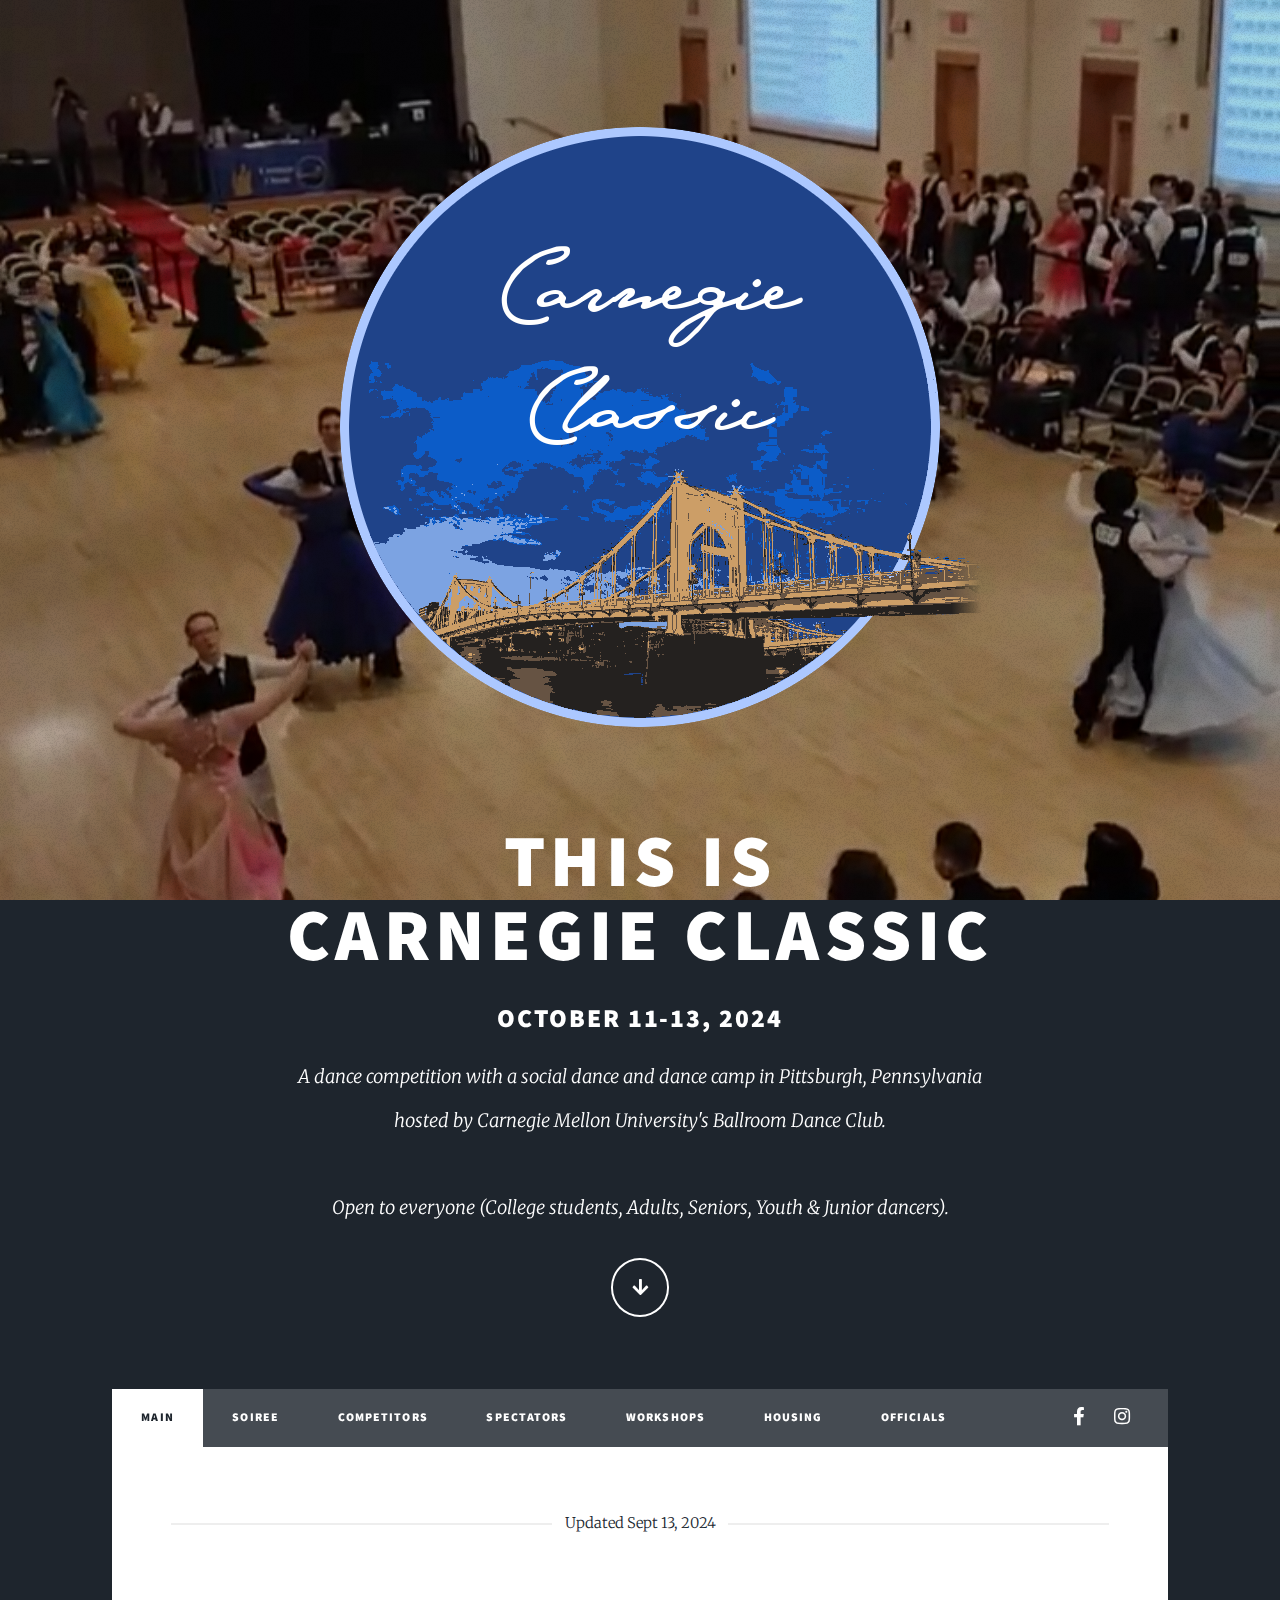
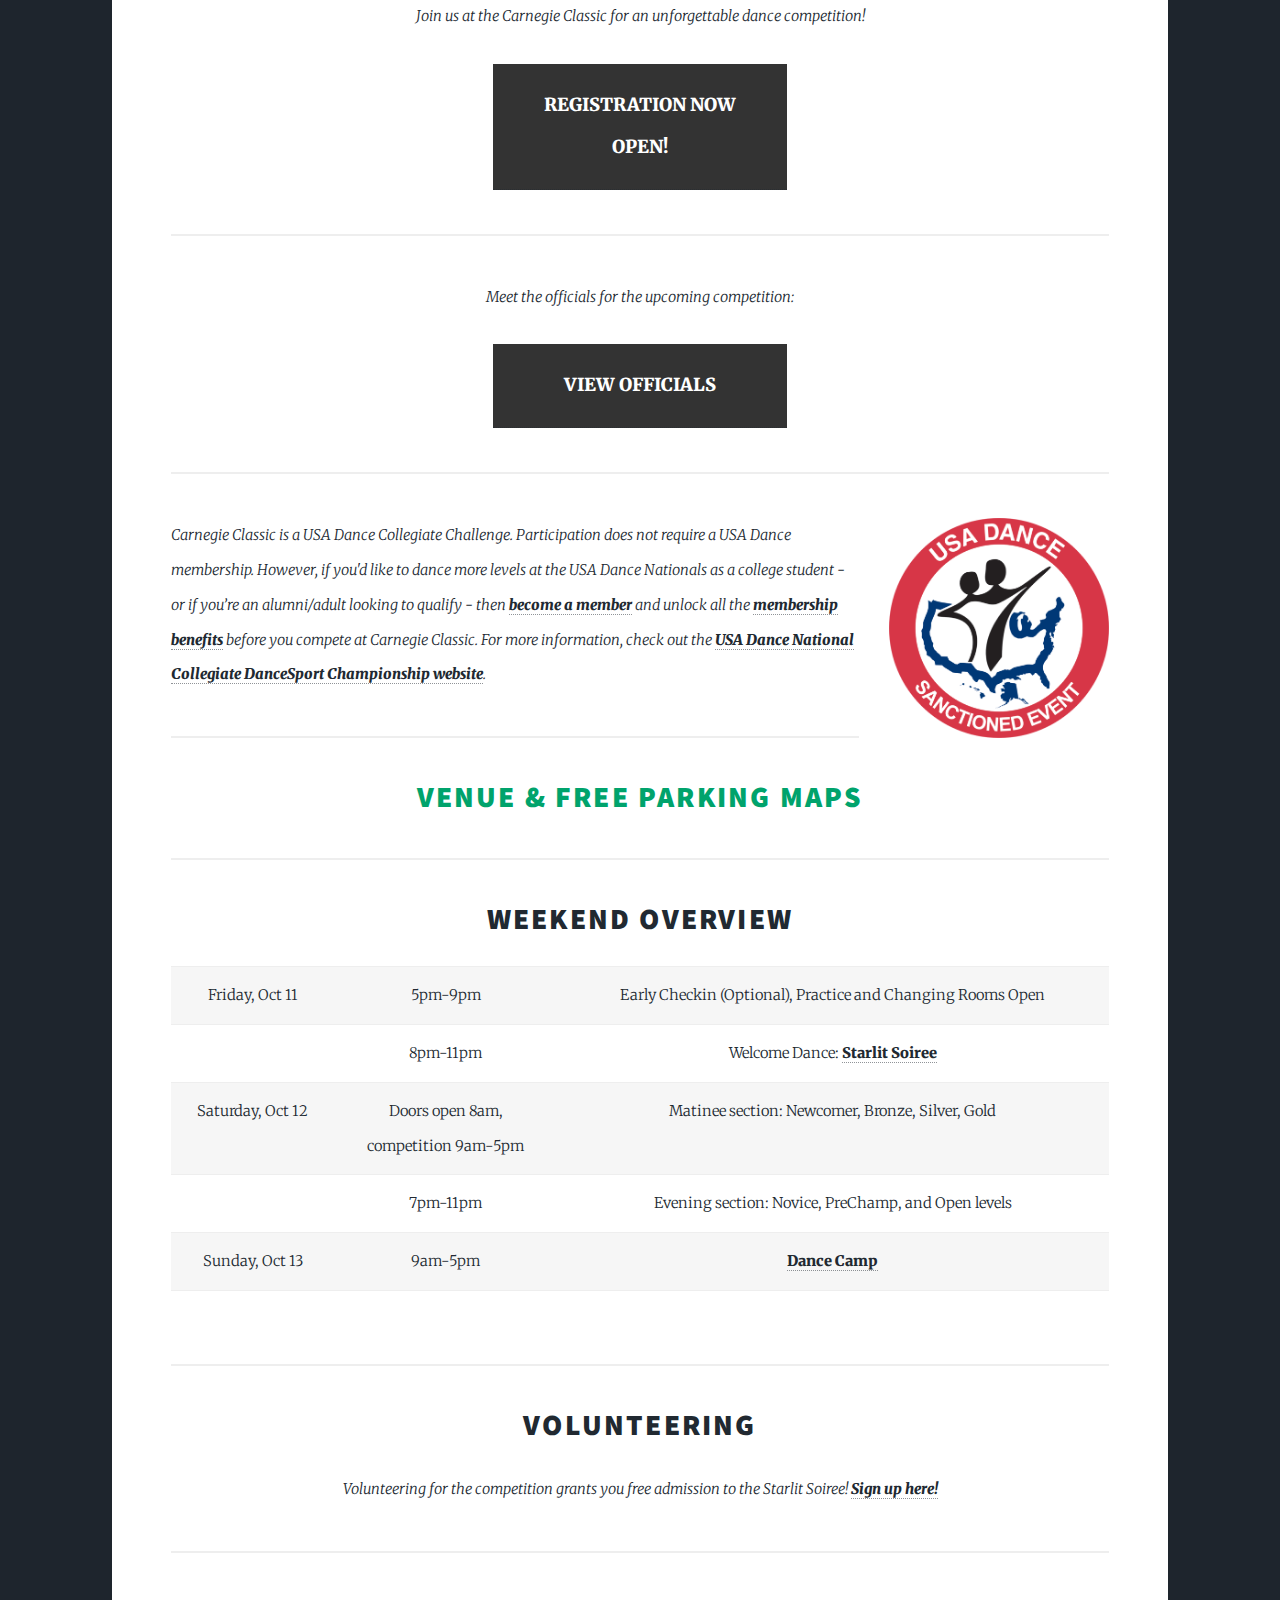
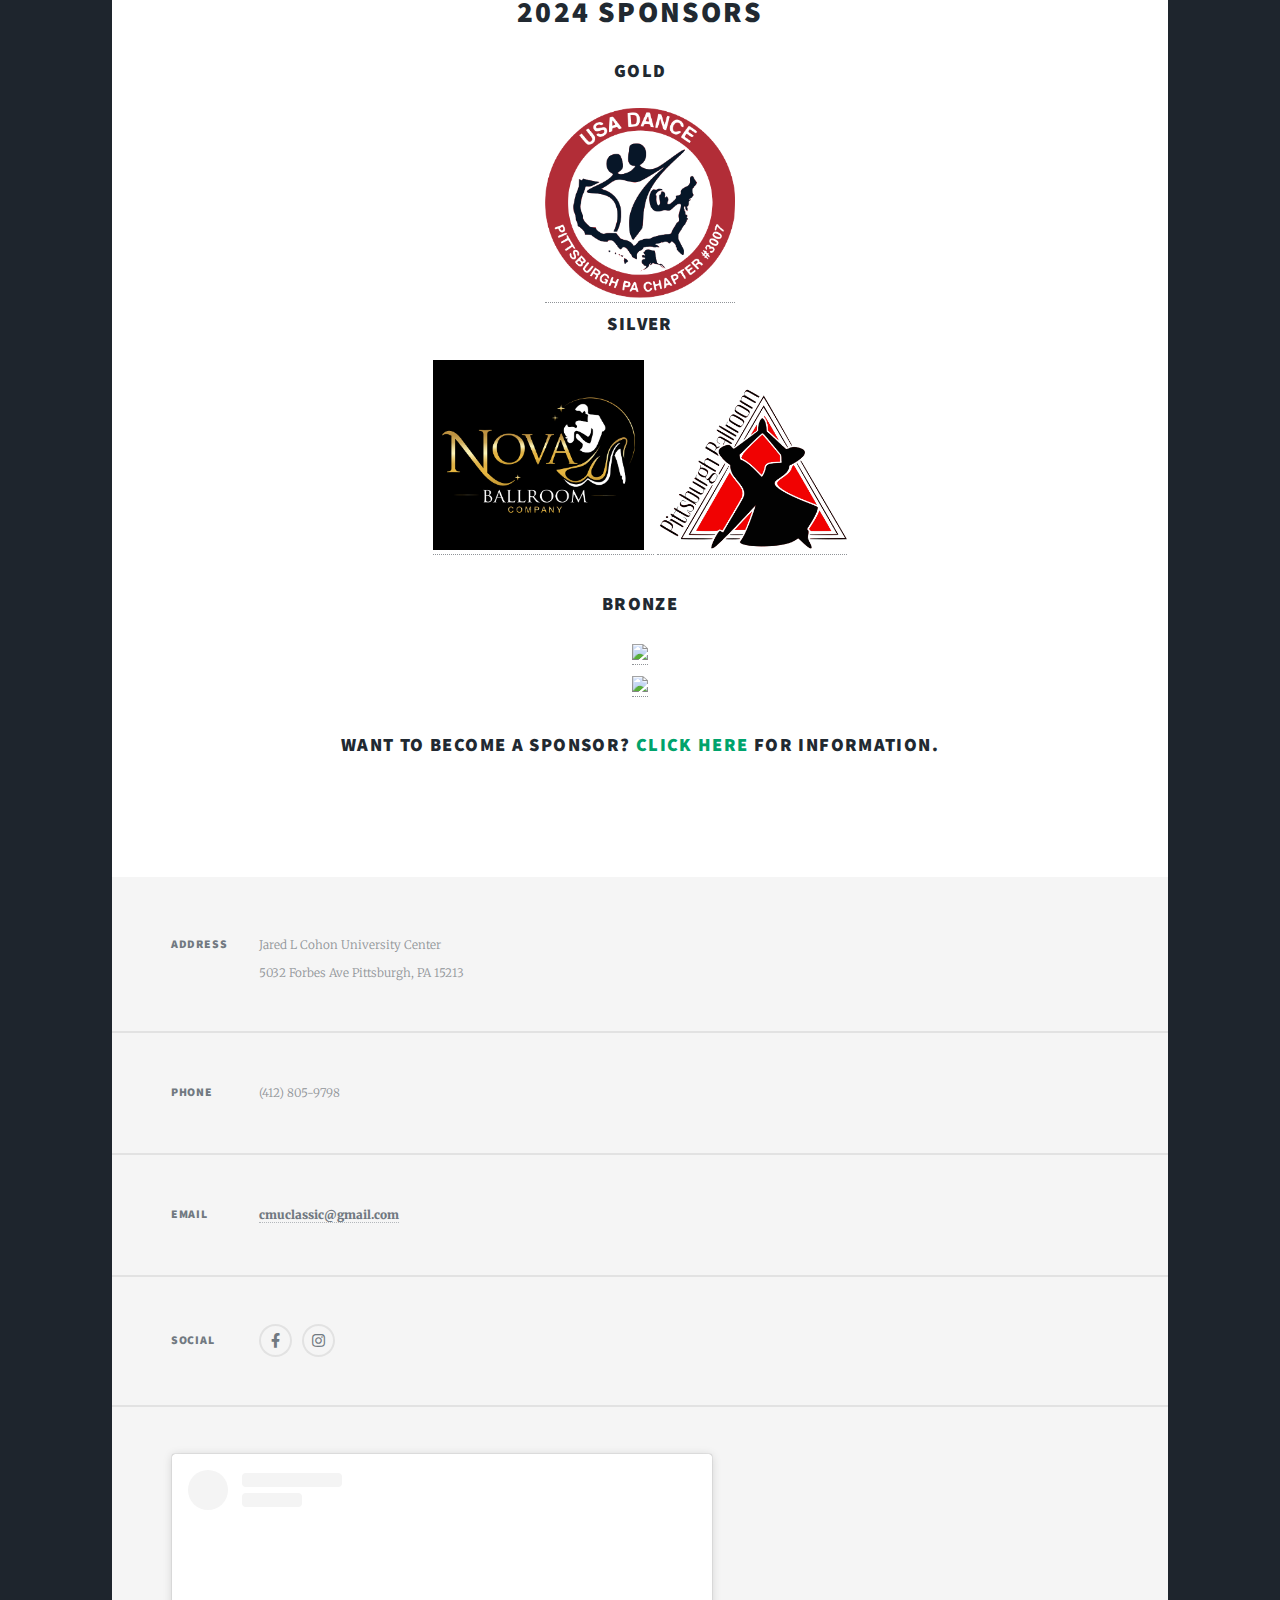
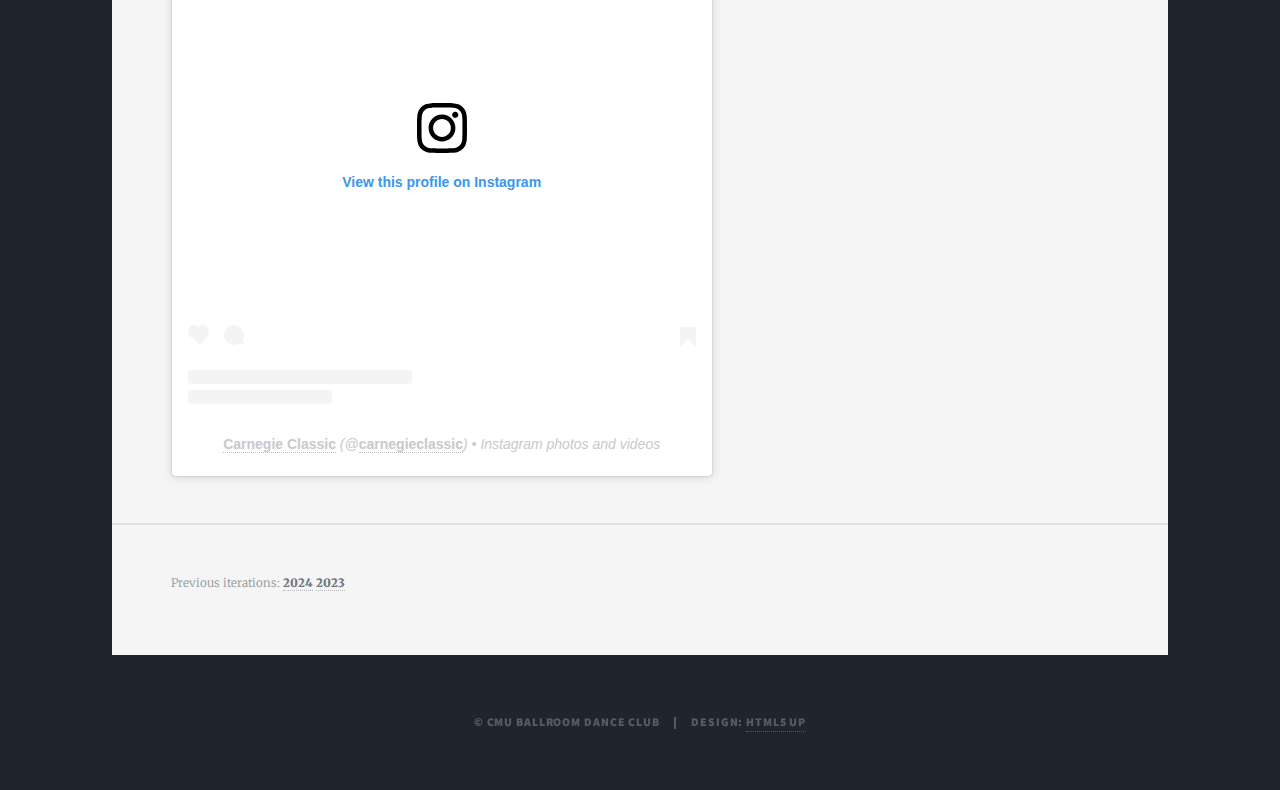
==== public/index.html @ b9e6358b "Update positioning of USA Dance logo" ====
<!DOCTYPE HTML>
<!--
	Massively by HTML5 UP
	html5up.net | @ajlkn
	Free for personal and commercial use under the CCA 3.0 license (html5up.net/license)
-->
<html>
	<head>
		<!-- Google tag (gtag.js) -->
		<script async src="https://www.googletagmanager.com/gtag/js?id=G-Y4Z348WHVR"></script>
		<script>
  			window.dataLayer = window.dataLayer || [];
  			function gtag(){dataLayer.push(arguments);}
  			gtag('js', new Date());

  			gtag('config', 'G-Y4Z348WHVR');
		</script>

		<title>Carnegie Classic: Dance competition open to everyone</title>
		<meta charset="utf-8" />
		<meta name="viewport" content="width=device-width, initial-scale=1, user-scalable=no" />
		<link rel="stylesheet" href="assets/css/main.css" />
		<noscript><link rel="stylesheet" href="assets/css/noscript.css" /></noscript>
	</head>
	<body class="is-preload">

		<!-- Wrapper -->
			<div id="wrapper" class="fade-in">

				<!-- Intro -->
					<div id="intro">
						<img src="images/logo.png">
						<h1>This is<br />
						Carnegie Classic</h1>
						<h2>October 11-13, 2024</h2>
						<p>A dance competition with a social dance and dance camp in Pittsburgh, Pennsylvania <br />
							hosted by Carnegie Mellon University's Ballroom Dance Club.<br /><br />
							Open to everyone (College students, Adults, Seniors, Youth & Junior dancers).
							 </p>
						<ul class="actions">
							<li><a href="#header" class="button icon solid solo fa-arrow-down scrolly">Continue</a></li>

						</ul>
					</div>

				<!-- Header -->
					<header id="header">
						<a href="index.html" class="logo">Carnegie Classic</a>
					</header>

				<!-- Nav -->
					<nav id="nav">
						<ul class="links">
							<li class="active"><a href="index.html">Main</a></li>
							<li><a href="soiree.html">Soiree</a></li>
							<li><a href="competitors.html">Competitors</a></li>
							<li><a href="spectators.html">Spectators</a></li>
							<li><a href="workshops.html">Workshops</a></li>
							<li><a href="housing.html">Housing</a></li>
							<li><a href="officials.html">Officials</a></li>
						</ul>
						<ul class="icons">
							<li><a href="https://fb.me/e/arX14DKnS" class="icon brands fa-facebook-f"><span class="label">Facebook</span></a></li>
							<li><a href="https://www.instagram.com/carnegieclassic/" class="icon brands fa-instagram"><span class="label">Instagram</span></a></li>
						</ul>
					</nav>

				<!-- Main -->
					<div id="main">

						<!-- Featured Post -->
							<article class="post featured">
								<header class="major">
									<span class="date">Updated Sept 13, 2024</span>
                                                                        <p>Join us at the Carnegie Classic for an unforgettable dance competition!</p>
                                                                        <div class="box-container">
                                                                        <a class="clickable-box" target="_blank" href="competitors.html">REGISTRATION NOW OPEN!</a>
                                                                        </div>
                                                                        <hr/>
									<p>Meet the officials for the upcoming competition:</p>
									<div class="box-container">
									    <a href="officials.html" class="clickable-box">VIEW OFFICIALS</a>
									</div>
                                                                        <hr/>
                                                                        <img src="images/usadance-sanctioned.png" height="220px" style="float:right; margin-left:30px; margin-top:0px">
                                                                        <p style="text-align:left">
                                                                        Carnegie Classic is a USA Dance Collegiate Challenge. Participation does not require a USA Dance membership.  However, if you'd like to dance more levels at the USA Dance Nationals as a college student - or if you’re an alumni/adult looking to qualify -  then <b><a target="_blank" href="https://usadance.org/page/MemberPage">become a member</a></b> and unlock all the <b><a target="_blank" href="https://usadance.org/page/MembershipInformationBenefits">membership benefits</a></b> before you compete at Carnegie Classic. For more information, check out the <b><a target="_blank" href="http://www.usadancencdc.org/">USA Dance National Collegiate DanceSport Championship website</a></b>.
                                                                        </p>
                                                                        <hr/>
                                                                        <!-- <h2><a href="https://livestream.com/cmutvlive/ballroom">Livestream Link</a></h2>-->
									<h2><a href="https://docs.google.com/document/d/1qh0gKAi2WoDYZVj6l-vQtR9Y3xlpYBOn0Vubq7VNdV8/edit?usp=sharing">Venue & Free Parking Maps</a></h2>
                                                                        <hr/>
									<h2>Weekend Overview</h2>
									<div class="table-wrapper">
										<table>

											<tbody>
												<tr>
													<td>Friday, Oct 11</td>
													<td>5pm-9pm</td>
													<td>Early Checkin (Optional), Practice and Changing Rooms Open</td>
												</tr>
												<tr>
													<td></td>
													<td>8pm-11pm</td>
                                                                                                        <td>Welcome Dance: <a href="soiree.html">Starlit Soiree</a></td>

												</tr>
												<tr>
													<td>Saturday, Oct 12</td>
													<td>Doors open 8am,<br>competition 9am-5pm</td>
													<td>Matinee section: Newcomer, Bronze, Silver, Gold</td>
												</tr>
												<tr>
													<td> </td>
													<td>7pm-11pm</td>
													<td>Evening section: Novice, PreChamp, and Open levels</td>
												</tr>
												<tr>
													<td>Sunday, Oct 13</td>
													<td>9am-5pm</td>
                                                                                                        <td><a href="workshops.html">Dance Camp</a></td>
												</tr>
											</tbody>
										</table>
									</div>
                                                                        <hr/>
                                                                        <h2>Volunteering</h2>
                                                                        <p>Volunteering for the competition grants you free admission to the Starlit Soiree! <b><a href="https://forms.gle/xFSYwjtaZjuWq7CDA">Sign up here!</a></b></p>
                                                                        <hr/>
									<h2>2024 Sponsors</h2>
									<h3>Gold</h3>
									<a href="https://usadancepgh.org/" target="_blank"><img src="images/usadance3007.png" height="190px"></a>
									<h3>Silver</h3>
                                                                        <p>
									<a href="https://novaballroom.com" target="_blank"><img src="images/novaballroom.png" height="190px" style="margin-right:10px"></a>
									<a href="https://pittsburghballroom.com" target="_blank"><img src="images/pittsburghballroom.png" width="190px"></a>
                                                                        </p>
									<h3>Bronze</h3>
                                                                        <p>
                                                                        <a href="https://www.mrsignpittsburgh.com/" target="_blank"><img src="images/mr-sign.jpg" height="90px"></a><br/>
                                                                        <a href="https://amoreballroom.wixsite.com/amore" target="_blank"><img src="images/amore.jpg" height="90px"></a>
                                                                        </p>
									<h3>Want to become a sponsor? <a href="Fundraising Letter.pdf" target="_blank">Click here</a> for information.</h3>
								</header>

								<!--<a href="#" class="image main"><img src="images/pic01.jpg" alt="" /></a>
								<ul class="actions special">
									<li><a href="#" class="button large">Full Story</a></li>
								</ul>-->
							</article>


						<!-- Footer -->
							<!--<footer>
								<div class="pagination">
									<!--<a href="#" class="previous">Prev</a>
									<a href="#" class="page active">1</a>
									<a href="#" class="page">2</a>
									<a href="#" class="page">3</a>
									<span class="extra">&hellip;</span>
									<a href="#" class="page">8</a>
									<a href="#" class="page">9</a>
									<a href="#" class="page">10</a>
									<a href="#" class="next">Next</a>
								</div>
							</footer>-->

					</div>

				<!-- Footer -->
					<footer id="footer">
						<!--<section>
							<form method="post" action="#">
								<div class="fields">
									<div class="field">
										<label for="name">Name</label>
										<input type="text" name="name" id="name" />
									</div>
									<div class="field">
										<label for="email">Email</label>
										<input type="text" name="email" id="email" />
									</div>
									<div class="field">
										<label for="message">Message</label>
										<textarea name="message" id="message" rows="3"></textarea>
									</div>
								</div>
								<ul class="actions">
									<li><input type="submit" value="Send Message" /></li>
								</ul>
							</form>
						</section>-->
						<section class="split contact">
							<section class="alt">
								<h3>Address</h3>
								<p>Jared L Cohon University Center<br />
									5032 Forbes Ave
									Pittsburgh, PA 15213</p>
							</section>
							<section>
								<h3>Phone</h3>
								<p>(412) 805-9798</a></p>
							</section>
							<section>
								<h3>Email</h3>
								<p><a href="mailto:cmuclassic@gmail.com">cmuclassic@gmail.com</a></p>
							</section>
							<section>
								<h3>Social</h3>
								<ul class="icons alt">
									<li><a target="_blank" href="https://fb.me/e/arX14DKnS" class="icon brands alt fa-facebook-f"><span class="label">Facebook</span></a></li>
									<li><a target="_blank" href="https://www.instagram.com/carnegieclassic/" class="icon brands alt fa-instagram"><span class="label">Instagram</span></a></li>
                                                                </ul><br/>
							</section>
                                                        <section>
                                                            <blockquote class="instagram-media" data-instgrm-permalink="https://www.instagram.com/carnegieclassic/?utm_source=ig_embed&amp;utm_campaign=loading" data-instgrm-version="14" style=" background:#FFF; border:0; border-radius:3px; box-shadow:0 0 1px 0 rgba(0,0,0,0.5),0 1px 10px 0 rgba(0,0,0,0.15); margin: 1px; max-width:540px; min-width:326px; padding:0; width:99.375%; width:-webkit-calc(100% - 2px); width:calc(100% - 2px);"><div style="padding:16px;"> <a href="https://www.instagram.com/carnegieclassic/?utm_source=ig_embed&amp;utm_campaign=loading" style=" background:#FFFFFF; line-height:0; padding:0 0; text-align:center; text-decoration:none; width:100%;" target="_blank"> <div style=" display: flex; flex-direction: row; align-items: center;"> <div style="background-color: #F4F4F4; border-radius: 50%; flex-grow: 0; height: 40px; margin-right: 14px; width: 40px;"></div> <div style="display: flex; flex-direction: column; flex-grow: 1; justify-content: center;"> <div style=" background-color: #F4F4F4; border-radius: 4px; flex-grow: 0; height: 14px; margin-bottom: 6px; width: 100px;"></div> <div style=" background-color: #F4F4F4; border-radius: 4px; flex-grow: 0; height: 14px; width: 60px;"></div></div></div><div style="padding: 19% 0;"></div> <div style="display:block; height:50px; margin:0 auto 12px; width:50px;"><svg width="50px" height="50px" viewBox="0 0 60 60" version="1.1" xmlns="https://www.w3.org/2000/svg" xmlns:xlink="https://www.w3.org/1999/xlink"><g stroke="none" stroke-width="1" fill="none" fill-rule="evenodd"><g transform="translate(-511.000000, -20.000000)" fill="#000000"><g><path d="M556.869,30.41 C554.814,30.41 553.148,32.076 553.148,34.131 C553.148,36.186 554.814,37.852 556.869,37.852 C558.924,37.852 560.59,36.186 560.59,34.131 C560.59,32.076 558.924,30.41 556.869,30.41 M541,60.657 C535.114,60.657 530.342,55.887 530.342,50 C530.342,44.114 535.114,39.342 541,39.342 C546.887,39.342 551.658,44.114 551.658,50 C551.658,55.887 546.887,60.657 541,60.657 M541,33.886 C532.1,33.886 524.886,41.1 524.886,50 C524.886,58.899 532.1,66.113 541,66.113 C549.9,66.113 557.115,58.899 557.115,50 C557.115,41.1 549.9,33.886 541,33.886 M565.378,62.101 C565.244,65.022 564.756,66.606 564.346,67.663 C563.803,69.06 563.154,70.057 562.106,71.106 C561.058,72.155 560.06,72.803 558.662,73.347 C557.607,73.757 556.021,74.244 553.102,74.378 C549.944,74.521 548.997,74.552 541,74.552 C533.003,74.552 532.056,74.521 528.898,74.378 C525.979,74.244 524.393,73.757 523.338,73.347 C521.94,72.803 520.942,72.155 519.894,71.106 C518.846,70.057 518.197,69.06 517.654,67.663 C517.244,66.606 516.755,65.022 516.623,62.101 C516.479,58.943 516.448,57.996 516.448,50 C516.448,42.003 516.479,41.056 516.623,37.899 C516.755,34.978 517.244,33.391 517.654,32.338 C518.197,30.938 518.846,29.942 519.894,28.894 C520.942,27.846 521.94,27.196 523.338,26.654 C524.393,26.244 525.979,25.756 528.898,25.623 C532.057,25.479 533.004,25.448 541,25.448 C548.997,25.448 549.943,25.479 553.102,25.623 C556.021,25.756 557.607,26.244 558.662,26.654 C560.06,27.196 561.058,27.846 562.106,28.894 C563.154,29.942 563.803,30.938 564.346,32.338 C564.756,33.391 565.244,34.978 565.378,37.899 C565.522,41.056 565.552,42.003 565.552,50 C565.552,57.996 565.522,58.943 565.378,62.101 M570.82,37.631 C570.674,34.438 570.167,32.258 569.425,30.349 C568.659,28.377 567.633,26.702 565.965,25.035 C564.297,23.368 562.623,22.342 560.652,21.575 C558.743,20.834 556.562,20.326 553.369,20.18 C550.169,20.033 549.148,20 541,20 C532.853,20 531.831,20.033 528.631,20.18 C525.438,20.326 523.257,20.834 521.349,21.575 C519.376,22.342 517.703,23.368 516.035,25.035 C514.368,26.702 513.342,28.377 512.574,30.349 C511.834,32.258 511.326,34.438 511.181,37.631 C511.035,40.831 511,41.851 511,50 C511,58.147 511.035,59.17 511.181,62.369 C511.326,65.562 511.834,67.743 512.574,69.651 C513.342,71.625 514.368,73.296 516.035,74.965 C517.703,76.634 519.376,77.658 521.349,78.425 C523.257,79.167 525.438,79.673 528.631,79.82 C531.831,79.965 532.853,80.001 541,80.001 C549.148,80.001 550.169,79.965 553.369,79.82 C556.562,79.673 558.743,79.167 560.652,78.425 C562.623,77.658 564.297,76.634 565.965,74.965 C567.633,73.296 568.659,71.625 569.425,69.651 C570.167,67.743 570.674,65.562 570.82,62.369 C570.966,59.17 571,58.147 571,50 C571,41.851 570.966,40.831 570.82,37.631"></path></g></g></g></svg></div><div style="padding-top: 8px;"> <div style=" color:#3897f0; font-family:Arial,sans-serif; font-size:14px; font-style:normal; font-weight:550; line-height:18px;">View this profile on Instagram</div></div><div style="padding: 12.5% 0;"></div> <div style="display: flex; flex-direction: row; margin-bottom: 14px; align-items: center;"><div> <div style="background-color: #F4F4F4; border-radius: 50%; height: 12.5px; width: 12.5px; transform: translateX(0px) translateY(7px);"></div> <div style="background-color: #F4F4F4; height: 12.5px; transform: rotate(-45deg) translateX(3px) translateY(1px); width: 12.5px; flex-grow: 0; margin-right: 14px; margin-left: 2px;"></div> <div style="background-color: #F4F4F4; border-radius: 50%; height: 12.5px; width: 12.5px; transform: translateX(9px) translateY(-18px);"></div></div><div style="margin-left: 8px;"> <div style=" background-color: #F4F4F4; border-radius: 50%; flex-grow: 0; height: 20px; width: 20px;"></div> <div style=" width: 0; height: 0; border-top: 2px solid transparent; border-left: 6px solid #f4f4f4; border-bottom: 2px solid transparent; transform: translateX(16px) translateY(-4px) rotate(30deg)"></div></div><div style="margin-left: auto;"> <div style=" width: 0px; border-top: 8px solid #F4F4F4; border-right: 8px solid transparent; transform: translateY(16px);"></div> <div style=" background-color: #F4F4F4; flex-grow: 0; height: 12px; width: 16px; transform: translateY(-4px);"></div> <div style=" width: 0; height: 0; border-top: 8px solid #F4F4F4; border-left: 8px solid transparent; transform: translateY(-4px) translateX(8px);"></div></div></div> <div style="display: flex; flex-direction: column; flex-grow: 1; justify-content: center; margin-bottom: 24px;"> <div style=" background-color: #F4F4F4; border-radius: 4px; flex-grow: 0; height: 14px; margin-bottom: 6px; width: 224px;"></div> <div style=" background-color: #F4F4F4; border-radius: 4px; flex-grow: 0; height: 14px; width: 144px;"></div></div></a><p style=" color:#c9c8cd; font-family:Arial,sans-serif; font-size:14px; line-height:17px; margin-bottom:0; margin-top:8px; overflow:hidden; padding:8px 0 7px; text-align:center; text-overflow:ellipsis; white-space:nowrap;"><a href="https://www.instagram.com/carnegieclassic/?utm_source=ig_embed&amp;utm_campaign=loading" style=" color:#c9c8cd; font-family:Arial,sans-serif; font-size:14px; font-style:normal; font-weight:normal; line-height:17px;" target="_blank">Carnegie Classic</a> (@<a href="https://www.instagram.com/carnegieclassic/?utm_source=ig_embed&amp;utm_campaign=loading" style=" color:#c9c8cd; font-family:Arial,sans-serif; font-size:14px; font-style:normal; font-weight:normal; line-height:17px;" target="_blank">carnegieclassic</a>) • Instagram photos and videos</p></div></blockquote> <script async src="//www.instagram.com/embed.js"></script>
                                                        </section>
                                                        <section>
                                                                <p>Previous iterations: <a href="2024.html">2024</a> <a href="2023.html">2023</a></p>
                                                        </section>
						</section>
					</footer>

				<!-- Copyright -->
					<div id="copyright">
						<ul><li>&copy; CMU Ballroom Dance Club</li><li>Design: <a href="https://html5up.net">HTML5 UP</a></li></ul>
					</div>

			</div>

		<!-- Scripts -->
			<script src="assets/js/jquery.min.js"></script>
			<script src="assets/js/jquery.scrollex.min.js"></script>
			<script src="assets/js/jquery.scrolly.min.js"></script>
			<script src="assets/js/browser.min.js"></script>
			<script src="assets/js/breakpoints.min.js"></script>
			<script src="assets/js/util.js"></script>
			<script src="assets/js/main.js"></script>

	</body>
</html>
---- public/assets/css/main.css ----
@import url(fontawesome-all.min.css);
@import url("https://fonts.googleapis.com/css?family=Merriweather:300,700,300italic,700italic|Source+Sans+Pro:900");

h2 a, h3 a {
    color: #00A36C !important;
}

td a, p a {
    font-weight: 900 !important;
}

.box-container {
    display: flex;
    align-items: center;
    justify-content: center;
    font-weight: 900;
}

.clickable-box {
    width: 20rem;
    height: 100%;
    padding: 20px 30px;
    background-color: #333333;
    color: white;
    align-items: center;
    justify-content: center;
    cursor: pointer;
    font-size: 18px;
    align: center;
    box-sizing: inherit;
}

.clickable-box:hover {
    /*border-color: #18bfef;*/
    background-color: #00A36C;
    color: white !important;
}

/*
	Massively by HTML5 UP
	html5up.net | @ajlkn
	Free for personal and commercial use under the CCA 3.0 license (html5up.net/license)
*/

html, body, div, span, applet, object,
iframe, h1, h2, h3, h4, h5, h6, p, blockquote,
pre, a, abbr, acronym, address, big, cite,
code, del, dfn, em, img, ins, kbd, q, s, samp,
small, strike, strong, sub, sup, tt, var, b,
u, i, center, dl, dt, dd, ol, ul, li, fieldset,
form, label, legend, table, caption, tbody,
tfoot, thead, tr, th, td, article, aside,
canvas, details, embed, figure, figcaption,
footer, header, hgroup, menu, nav, output, ruby,
section, summary, time, mark, audio, video {
	margin: 0;
	padding: 0;
	border: 0;
	font-size: 100%;
	font: inherit;
	vertical-align: baseline;}

article, aside, details, figcaption, figure,
footer, header, hgroup, menu, nav, section {
	display: block;}

body {
	line-height: 1;
}

ol, ul {
	list-style: none;
}

blockquote, q {
	quotes: none;
}

	blockquote:before, blockquote:after, q:before, q:after {
		content: '';
		content: none;
	}

table {
	border-collapse: collapse;
	border-spacing: 0;
}

body {
	-webkit-text-size-adjust: none;
}

mark {
	background-color: yellow;
	color: inherit;
}

input::-moz-focus-inner {
	border: 0;
	padding: 0;
}

input, select, textarea {
	-moz-appearance: none;
	-webkit-appearance: none;
	-ms-appearance: none;
	appearance: none;
}

/* Basic */

	@-ms-viewport {
		width: device-width;
	}

	body {
		-ms-overflow-style: scrollbar;
	}

	@media screen and (max-width: 480px) {

		html, body {
			min-width: 320px;
		}

	}

	html {
		box-sizing: border-box;
	}

	*, *:before, *:after {
		box-sizing: inherit;
	}

	body {
		background-color: #1e252d;
	}

		body.is-preload *, body.is-preload *:before, body.is-preload *:after {
			-moz-animation: none !important;
			-webkit-animation: none !important;
			-ms-animation: none !important;
			animation: none !important;
			-moz-transition: none !important;
			-webkit-transition: none !important;
			-ms-transition: none !important;
			transition: none !important;
		}

/* Type */

	html {
		font-size: 16pt;
	}

		@media screen and (max-width: 1680px) {

			html {
				font-size: 12pt;
			}

		}

		@media screen and (max-width: 1280px) {

			html {
				font-size: 11pt;
			}

		}

		@media screen and (max-width: 360px) {

			html {
				font-size: 10pt;
			}

		}

	body {
		color: #212931;
	}

	body, input, select, textarea {
		font-family: "Merriweather", Georgia, serif;
		font-weight: 300;
		font-size: 1rem;
		line-height: 2.375;
	}

	a {
		-moz-transition: color 0.2s ease-in-out, background-color 0.2s ease-in-out, border-color 0.2s ease-in-out, box-shadow 0.2s ease-in-out;
		-webkit-transition: color 0.2s ease-in-out, background-color 0.2s ease-in-out, border-color 0.2s ease-in-out, box-shadow 0.2s ease-in-out;
		-ms-transition: color 0.2s ease-in-out, background-color 0.2s ease-in-out, border-color 0.2s ease-in-out, box-shadow 0.2s ease-in-out;
		transition: color 0.2s ease-in-out, background-color 0.2s ease-in-out, border-color 0.2s ease-in-out, box-shadow 0.2s ease-in-out;
		border-bottom: dotted 1px;
		text-decoration: none;
	}

		a:hover {
			/*border-bottom-color: transparent;*/
		}

	strong, b {
		font-weight: 600;
	}

	em, i {
		font-style: italic;
	}

	p {
		text-align: justify;
		margin: 0 0 2rem 0;
	}

	h1, h2, h3, h4, h5, h6 {
		font-family: "Source Sans Pro", Helvetica, sans-serif;
		font-weight: 900;
		line-height: 1.5;
		letter-spacing: 0.075em;
		text-transform: uppercase;
		margin: 0 0 1rem 0;
	}

		h1 a, h2 a, h3 a, h4 a, h5 a, h6 a {
			border-bottom: 0;
			color: inherit;
			/*text-decoration: none;*/
		}

	h1 {
		font-size: 4rem;
		line-height: 1.1;
		margin: 0 0 2rem 0;
	}

	h2 {
		font-size: 1.75rem;
		line-height: 1.3;
		margin: 0 0 1.5rem 0;
	}

	h3 {
		font-size: 1.25rem;
		margin: 0 0 1.5rem 0;
	}

	h4 {
		font-size: 1rem;
	}

	h5 {
		font-size: 0.9rem;
	}

	h6 {
		font-size: 0.8rem;
	}

	sub {
		font-size: 0.8rem;
		position: relative;
		top: 0.5rem;
	}

	sup {
		font-size: 0.8rem;
		position: relative;
		top: -0.5rem;
	}

	blockquote {
		border-left: solid 4px;
		font-style: italic;
		margin: 0 0 2rem 0;
		padding: 0.5rem 0 0.5rem 2rem;
	}

	code {
		border: solid 2px;
		font-family: "Courier New", monospace;
		font-size: 0.9rem;
		margin: 0 0.25rem;
		padding: 0.25rem 0.65rem;
	}

	pre {
		-webkit-overflow-scrolling: touch;
		font-family: "Courier New", monospace;
		font-size: 0.9rem;
		margin: 0 0 2rem 0;
	}

		pre code {
			display: block;
			line-height: 1.75;
			padding: 1rem 1.5rem;
			overflow-x: auto;
		}

	hr {
		border: 0;
		border-bottom: solid 2px;
		margin: 3rem 0;
	}

		hr.major {
			margin: 5rem 0;
		}

	.align-left {
		text-align: left;
	}

	.align-center {
		text-align: center;
	}

	.align-right {
		text-align: right;
	}

	input, select, textarea {
		color: #212931;
	}

	a {
		color: #212931;
		border-bottom-color: rgba(33, 41, 49, 0.5);
	}

		a:hover {
			/*border-bottom-color: transparent;*/
			color: #18bfef !important;
		}

	strong, b {
		color: #212931;
	}

	h1, h2, h3, h4, h5, h6 {
		color: #212931;
	}

	blockquote {
		border-left-color: #eeeeee;
	}

	code {
		background: rgba(220, 220, 220, 0.25);
		border-color: #eeeeee;
	}

	hr {
		border-bottom-color: #eeeeee;
	}

/* Row */

	.row {
		display: flex;
		flex-wrap: wrap;
		box-sizing: border-box;
		align-items: stretch;
	}

		.row > * {
			box-sizing: border-box;
		}

		.row.gtr-uniform > * > :last-child {
			margin-bottom: 0;
		}

		.row.aln-left {
			justify-content: flex-start;
		}

		.row.aln-center {
			justify-content: center;
		}

		.row.aln-right {
			justify-content: flex-end;
		}

		.row.aln-top {
			align-items: flex-start;
		}

		.row.aln-middle {
			align-items: center;
		}

		.row.aln-bottom {
			align-items: flex-end;
		}

		.row > .imp {
			order: -1;
		}

		.row > .col-1 {
			width: 8.33333%;
		}

		.row > .off-1 {
			margin-left: 8.33333%;
		}

		.row > .col-2 {
			width: 16.66667%;
		}

		.row > .off-2 {
			margin-left: 16.66667%;
		}

		.row > .col-3 {
			width: 25%;
		}

		.row > .off-3 {
			margin-left: 25%;
		}

		.row > .col-4 {
			width: 33.33333%;
		}

		.row > .off-4 {
			margin-left: 33.33333%;
		}

		.row > .col-5 {
			width: 41.66667%;
		}

		.row > .off-5 {
			margin-left: 41.66667%;
		}

		.row > .col-6 {
			width: 50%;
		}

		.row > .off-6 {
			margin-left: 50%;
		}

		.row > .col-7 {
			width: 58.33333%;
		}

		.row > .off-7 {
			margin-left: 58.33333%;
		}

		.row > .col-8 {
			width: 66.66667%;
		}

		.row > .off-8 {
			margin-left: 66.66667%;
		}

		.row > .col-9 {
			width: 75%;
		}

		.row > .off-9 {
			margin-left: 75%;
		}

		.row > .col-10 {
			width: 83.33333%;
		}

		.row > .off-10 {
			margin-left: 83.33333%;
		}

		.row > .col-11 {
			width: 91.66667%;
		}

		.row > .off-11 {
			margin-left: 91.66667%;
		}

		.row > .col-12 {
			width: 100%;
		}

		.row > .off-12 {
			margin-left: 100%;
		}

		.row.gtr-0 {
			margin-top: 0;
			margin-left: 0rem;
		}

			.row.gtr-0 > * {
				padding: 0 0 0 0rem;
			}

			.row.gtr-0.gtr-uniform {
				margin-top: 0rem;
			}

				.row.gtr-0.gtr-uniform > * {
					padding-top: 0rem;
				}

		.row.gtr-25 {
			margin-top: 0;
			margin-left: -0.375rem;
		}

			.row.gtr-25 > * {
				padding: 0 0 0 0.375rem;
			}

			.row.gtr-25.gtr-uniform {
				margin-top: -0.375rem;
			}

				.row.gtr-25.gtr-uniform > * {
					padding-top: 0.375rem;
				}

		.row.gtr-50 {
			margin-top: 0;
			margin-left: -0.75rem;
		}

			.row.gtr-50 > * {
				padding: 0 0 0 0.75rem;
			}

			.row.gtr-50.gtr-uniform {
				margin-top: -0.75rem;
			}

				.row.gtr-50.gtr-uniform > * {
					padding-top: 0.75rem;
				}

		.row {
			margin-top: 0;
			margin-left: -1.5rem;
		}

			.row > * {
				padding: 0 0 0 1.5rem;
			}

			.row.gtr-uniform {
				margin-top: -1.5rem;
			}

				.row.gtr-uniform > * {
					padding-top: 1.5rem;
				}

		.row.gtr-150 {
			margin-top: 0;
			margin-left: -2.25rem;
		}

			.row.gtr-150 > * {
				padding: 0 0 0 2.25rem;
			}

			.row.gtr-150.gtr-uniform {
				margin-top: -2.25rem;
			}

				.row.gtr-150.gtr-uniform > * {
					padding-top: 2.25rem;
				}

		.row.gtr-200 {
			margin-top: 0;
			margin-left: -3rem;
		}

			.row.gtr-200 > * {
				padding: 0 0 0 3rem;
			}

			.row.gtr-200.gtr-uniform {
				margin-top: -3rem;
			}

				.row.gtr-200.gtr-uniform > * {
					padding-top: 3rem;
				}

		@media screen and (max-width: 1680px) {

			.row {
				display: flex;
				flex-wrap: wrap;
				box-sizing: border-box;
				align-items: stretch;
			}

				.row > * {
					box-sizing: border-box;
				}

				.row.gtr-uniform > * > :last-child {
					margin-bottom: 0;
				}

				.row.aln-left {
					justify-content: flex-start;
				}

				.row.aln-center {
					justify-content: center;
				}

				.row.aln-right {
					justify-content: flex-end;
				}

				.row.aln-top {
					align-items: flex-start;
				}

				.row.aln-middle {
					align-items: center;
				}

				.row.aln-bottom {
					align-items: flex-end;
				}

				.row > .imp-xlarge {
					order: -1;
				}

				.row > .col-1-xlarge {
					width: 8.33333%;
				}

				.row > .off-1-xlarge {
					margin-left: 8.33333%;
				}

				.row > .col-2-xlarge {
					width: 16.66667%;
				}

				.row > .off-2-xlarge {
					margin-left: 16.66667%;
				}

				.row > .col-3-xlarge {
					width: 25%;
				}

				.row > .off-3-xlarge {
					margin-left: 25%;
				}

				.row > .col-4-xlarge {
					width: 33.33333%;
				}

				.row > .off-4-xlarge {
					margin-left: 33.33333%;
				}

				.row > .col-5-xlarge {
					width: 41.66667%;
				}

				.row > .off-5-xlarge {
					margin-left: 41.66667%;
				}

				.row > .col-6-xlarge {
					width: 50%;
				}

				.row > .off-6-xlarge {
					margin-left: 50%;
				}

				.row > .col-7-xlarge {
					width: 58.33333%;
				}

				.row > .off-7-xlarge {
					margin-left: 58.33333%;
				}

				.row > .col-8-xlarge {
					width: 66.66667%;
				}

				.row > .off-8-xlarge {
					margin-left: 66.66667%;
				}

				.row > .col-9-xlarge {
					width: 75%;
				}

				.row > .off-9-xlarge {
					margin-left: 75%;
				}

				.row > .col-10-xlarge {
					width: 83.33333%;
				}

				.row > .off-10-xlarge {
					margin-left: 83.33333%;
				}

				.row > .col-11-xlarge {
					width: 91.66667%;
				}

				.row > .off-11-xlarge {
					margin-left: 91.66667%;
				}

				.row > .col-12-xlarge {
					width: 100%;
				}

				.row > .off-12-xlarge {
					margin-left: 100%;
				}

				.row.gtr-0 {
					margin-top: 0;
					margin-left: 0rem;
				}

					.row.gtr-0 > * {
						padding: 0 0 0 0rem;
					}

					.row.gtr-0.gtr-uniform {
						margin-top: 0rem;
					}

						.row.gtr-0.gtr-uniform > * {
							padding-top: 0rem;
						}

				.row.gtr-25 {
					margin-top: 0;
					margin-left: -0.375rem;
				}

					.row.gtr-25 > * {
						padding: 0 0 0 0.375rem;
					}

					.row.gtr-25.gtr-uniform {
						margin-top: -0.375rem;
					}

						.row.gtr-25.gtr-uniform > * {
							padding-top: 0.375rem;
						}

				.row.gtr-50 {
					margin-top: 0;
					margin-left: -0.75rem;
				}

					.row.gtr-50 > * {
						padding: 0 0 0 0.75rem;
					}

					.row.gtr-50.gtr-uniform {
						margin-top: -0.75rem;
					}

						.row.gtr-50.gtr-uniform > * {
							padding-top: 0.75rem;
						}

				.row {
					margin-top: 0;
					margin-left: -1.5rem;
				}

					.row > * {
						padding: 0 0 0 1.5rem;
					}

					.row.gtr-uniform {
						margin-top: -1.5rem;
					}

						.row.gtr-uniform > * {
							padding-top: 1.5rem;
						}

				.row.gtr-150 {
					margin-top: 0;
					margin-left: -2.25rem;
				}

					.row.gtr-150 > * {
						padding: 0 0 0 2.25rem;
					}

					.row.gtr-150.gtr-uniform {
						margin-top: -2.25rem;
					}

						.row.gtr-150.gtr-uniform > * {
							padding-top: 2.25rem;
						}

				.row.gtr-200 {
					margin-top: 0;
					margin-left: -3rem;
				}

					.row.gtr-200 > * {
						padding: 0 0 0 3rem;
					}

					.row.gtr-200.gtr-uniform {
						margin-top: -3rem;
					}

						.row.gtr-200.gtr-uniform > * {
							padding-top: 3rem;
						}

		}

		@media screen and (max-width: 1280px) {

			.row {
				display: flex;
				flex-wrap: wrap;
				box-sizing: border-box;
				align-items: stretch;
			}

				.row > * {
					box-sizing: border-box;
				}

				.row.gtr-uniform > * > :last-child {
					margin-bottom: 0;
				}

				.row.aln-left {
					justify-content: flex-start;
				}

				.row.aln-center {
					justify-content: center;
				}

				.row.aln-right {
					justify-content: flex-end;
				}

				.row.aln-top {
					align-items: flex-start;
				}

				.row.aln-middle {
					align-items: center;
				}

				.row.aln-bottom {
					align-items: flex-end;
				}

				.row > .imp-large {
					order: -1;
				}

				.row > .col-1-large {
					width: 8.33333%;
				}

				.row > .off-1-large {
					margin-left: 8.33333%;
				}

				.row > .col-2-large {
					width: 16.66667%;
				}

				.row > .off-2-large {
					margin-left: 16.66667%;
				}

				.row > .col-3-large {
					width: 25%;
				}

				.row > .off-3-large {
					margin-left: 25%;
				}

				.row > .col-4-large {
					width: 33.33333%;
				}

				.row > .off-4-large {
					margin-left: 33.33333%;
				}

				.row > .col-5-large {
					width: 41.66667%;
				}

				.row > .off-5-large {
					margin-left: 41.66667%;
				}

				.row > .col-6-large {
					width: 50%;
				}

				.row > .off-6-large {
					margin-left: 50%;
				}

				.row > .col-7-large {
					width: 58.33333%;
				}

				.row > .off-7-large {
					margin-left: 58.33333%;
				}

				.row > .col-8-large {
					width: 66.66667%;
				}

				.row > .off-8-large {
					margin-left: 66.66667%;
				}

				.row > .col-9-large {
					width: 75%;
				}

				.row > .off-9-large {
					margin-left: 75%;
				}

				.row > .col-10-large {
					width: 83.33333%;
				}

				.row > .off-10-large {
					margin-left: 83.33333%;
				}

				.row > .col-11-large {
					width: 91.66667%;
				}

				.row > .off-11-large {
					margin-left: 91.66667%;
				}

				.row > .col-12-large {
					width: 100%;
				}

				.row > .off-12-large {
					margin-left: 100%;
				}

				.row.gtr-0 {
					margin-top: 0;
					margin-left: 0rem;
				}

					.row.gtr-0 > * {
						padding: 0 0 0 0rem;
					}

					.row.gtr-0.gtr-uniform {
						margin-top: 0rem;
					}

						.row.gtr-0.gtr-uniform > * {
							padding-top: 0rem;
						}

				.row.gtr-25 {
					margin-top: 0;
					margin-left: -0.375rem;
				}

					.row.gtr-25 > * {
						padding: 0 0 0 0.375rem;
					}

					.row.gtr-25.gtr-uniform {
						margin-top: -0.375rem;
					}

						.row.gtr-25.gtr-uniform > * {
							padding-top: 0.375rem;
						}

				.row.gtr-50 {
					margin-top: 0;
					margin-left: -0.75rem;
				}

					.row.gtr-50 > * {
						padding: 0 0 0 0.75rem;
					}

					.row.gtr-50.gtr-uniform {
						margin-top: -0.75rem;
					}

						.row.gtr-50.gtr-uniform > * {
							padding-top: 0.75rem;
						}

				.row {
					margin-top: 0;
					margin-left: -1.5rem;
				}

					.row > * {
						padding: 0 0 0 1.5rem;
					}

					.row.gtr-uniform {
						margin-top: -1.5rem;
					}

						.row.gtr-uniform > * {
							padding-top: 1.5rem;
						}

				.row.gtr-150 {
					margin-top: 0;
					margin-left: -2.25rem;
				}

					.row.gtr-150 > * {
						padding: 0 0 0 2.25rem;
					}

					.row.gtr-150.gtr-uniform {
						margin-top: -2.25rem;
					}

						.row.gtr-150.gtr-uniform > * {
							padding-top: 2.25rem;
						}

				.row.gtr-200 {
					margin-top: 0;
					margin-left: -3rem;
				}

					.row.gtr-200 > * {
						padding: 0 0 0 3rem;
					}

					.row.gtr-200.gtr-uniform {
						margin-top: -3rem;
					}

						.row.gtr-200.gtr-uniform > * {
							padding-top: 3rem;
						}

		}

		@media screen and (max-width: 980px) {

			.row {
				display: flex;
				flex-wrap: wrap;
				box-sizing: border-box;
				align-items: stretch;
			}

				.row > * {
					box-sizing: border-box;
				}

				.row.gtr-uniform > * > :last-child {
					margin-bottom: 0;
				}

				.row.aln-left {
					justify-content: flex-start;
				}

				.row.aln-center {
					justify-content: center;
				}

				.row.aln-right {
					justify-content: flex-end;
				}

				.row.aln-top {
					align-items: flex-start;
				}

				.row.aln-middle {
					align-items: center;
				}

				.row.aln-bottom {
					align-items: flex-end;
				}

				.row > .imp-medium {
					order: -1;
				}

				.row > .col-1-medium {
					width: 8.33333%;
				}

				.row > .off-1-medium {
					margin-left: 8.33333%;
				}

				.row > .col-2-medium {
					width: 16.66667%;
				}

				.row > .off-2-medium {
					margin-left: 16.66667%;
				}

				.row > .col-3-medium {
					width: 25%;
				}

				.row > .off-3-medium {
					margin-left: 25%;
				}

				.row > .col-4-medium {
					width: 33.33333%;
				}

				.row > .off-4-medium {
					margin-left: 33.33333%;
				}

				.row > .col-5-medium {
					width: 41.66667%;
				}

				.row > .off-5-medium {
					margin-left: 41.66667%;
				}

				.row > .col-6-medium {
					width: 50%;
				}

				.row > .off-6-medium {
					margin-left: 50%;
				}

				.row > .col-7-medium {
					width: 58.33333%;
				}

				.row > .off-7-medium {
					margin-left: 58.33333%;
				}

				.row > .col-8-medium {
					width: 66.66667%;
				}

				.row > .off-8-medium {
					margin-left: 66.66667%;
				}

				.row > .col-9-medium {
					width: 75%;
				}

				.row > .off-9-medium {
					margin-left: 75%;
				}

				.row > .col-10-medium {
					width: 83.33333%;
				}

				.row > .off-10-medium {
					margin-left: 83.33333%;
				}

				.row > .col-11-medium {
					width: 91.66667%;
				}

				.row > .off-11-medium {
					margin-left: 91.66667%;
				}

				.row > .col-12-medium {
					width: 100%;
				}

				.row > .off-12-medium {
					margin-left: 100%;
				}

				.row.gtr-0 {
					margin-top: 0;
					margin-left: 0rem;
				}

					.row.gtr-0 > * {
						padding: 0 0 0 0rem;
					}

					.row.gtr-0.gtr-uniform {
						margin-top: 0rem;
					}

						.row.gtr-0.gtr-uniform > * {
							padding-top: 0rem;
						}

				.row.gtr-25 {
					margin-top: 0;
					margin-left: -0.375rem;
				}

					.row.gtr-25 > * {
						padding: 0 0 0 0.375rem;
					}

					.row.gtr-25.gtr-uniform {
						margin-top: -0.375rem;
					}

						.row.gtr-25.gtr-uniform > * {
							padding-top: 0.375rem;
						}

				.row.gtr-50 {
					margin-top: 0;
					margin-left: -0.75rem;
				}

					.row.gtr-50 > * {
						padding: 0 0 0 0.75rem;
					}

					.row.gtr-50.gtr-uniform {
						margin-top: -0.75rem;
					}

						.row.gtr-50.gtr-uniform > * {
							padding-top: 0.75rem;
						}

				.row {
					margin-top: 0;
					margin-left: -1.5rem;
				}

					.row > * {
						padding: 0 0 0 1.5rem;
					}

					.row.gtr-uniform {
						margin-top: -1.5rem;
					}

						.row.gtr-uniform > * {
							padding-top: 1.5rem;
						}

				.row.gtr-150 {
					margin-top: 0;
					margin-left: -2.25rem;
				}

					.row.gtr-150 > * {
						padding: 0 0 0 2.25rem;
					}

					.row.gtr-150.gtr-uniform {
						margin-top: -2.25rem;
					}

						.row.gtr-150.gtr-uniform > * {
							padding-top: 2.25rem;
						}

				.row.gtr-200 {
					margin-top: 0;
					margin-left: -3rem;
				}

					.row.gtr-200 > * {
						padding: 0 0 0 3rem;
					}

					.row.gtr-200.gtr-uniform {
						margin-top: -3rem;
					}

						.row.gtr-200.gtr-uniform > * {
							padding-top: 3rem;
						}

		}

		@media screen and (max-width: 736px) {

			.row {
				display: flex;
				flex-wrap: wrap;
				box-sizing: border-box;
				align-items: stretch;
			}

				.row > * {
					box-sizing: border-box;
				}

				.row.gtr-uniform > * > :last-child {
					margin-bottom: 0;
				}

				.row.aln-left {
					justify-content: flex-start;
				}

				.row.aln-center {
					justify-content: center;
				}

				.row.aln-right {
					justify-content: flex-end;
				}

				.row.aln-top {
					align-items: flex-start;
				}

				.row.aln-middle {
					align-items: center;
				}

				.row.aln-bottom {
					align-items: flex-end;
				}

				.row > .imp-small {
					order: -1;
				}

				.row > .col-1-small {
					width: 8.33333%;
				}

				.row > .off-1-small {
					margin-left: 8.33333%;
				}

				.row > .col-2-small {
					width: 16.66667%;
				}

				.row > .off-2-small {
					margin-left: 16.66667%;
				}

				.row > .col-3-small {
					width: 25%;
				}

				.row > .off-3-small {
					margin-left: 25%;
				}

				.row > .col-4-small {
					width: 33.33333%;
				}

				.row > .off-4-small {
					margin-left: 33.33333%;
				}

				.row > .col-5-small {
					width: 41.66667%;
				}

				.row > .off-5-small {
					margin-left: 41.66667%;
				}

				.row > .col-6-small {
					width: 50%;
				}

				.row > .off-6-small {
					margin-left: 50%;
				}

				.row > .col-7-small {
					width: 58.33333%;
				}

				.row > .off-7-small {
					margin-left: 58.33333%;
				}

				.row > .col-8-small {
					width: 66.66667%;
				}

				.row > .off-8-small {
					margin-left: 66.66667%;
				}

				.row > .col-9-small {
					width: 75%;
				}

				.row > .off-9-small {
					margin-left: 75%;
				}

				.row > .col-10-small {
					width: 83.33333%;
				}

				.row > .off-10-small {
					margin-left: 83.33333%;
				}

				.row > .col-11-small {
					width: 91.66667%;
				}

				.row > .off-11-small {
					margin-left: 91.66667%;
				}

				.row > .col-12-small {
					width: 100%;
				}

				.row > .off-12-small {
					margin-left: 100%;
				}

				.row.gtr-0 {
					margin-top: 0;
					margin-left: 0rem;
				}

					.row.gtr-0 > * {
						padding: 0 0 0 0rem;
					}

					.row.gtr-0.gtr-uniform {
						margin-top: 0rem;
					}

						.row.gtr-0.gtr-uniform > * {
							padding-top: 0rem;
						}

				.row.gtr-25 {
					margin-top: 0;
					margin-left: -0.375rem;
				}

					.row.gtr-25 > * {
						padding: 0 0 0 0.375rem;
					}

					.row.gtr-25.gtr-uniform {
						margin-top: -0.375rem;
					}

						.row.gtr-25.gtr-uniform > * {
							padding-top: 0.375rem;
						}

				.row.gtr-50 {
					margin-top: 0;
					margin-left: -0.75rem;
				}

					.row.gtr-50 > * {
						padding: 0 0 0 0.75rem;
					}

					.row.gtr-50.gtr-uniform {
						margin-top: -0.75rem;
					}

						.row.gtr-50.gtr-uniform > * {
							padding-top: 0.75rem;
						}

				.row {
					margin-top: 0;
					margin-left: -1.5rem;
				}

					.row > * {
						padding: 0 0 0 1.5rem;
					}

					.row.gtr-uniform {
						margin-top: -1.5rem;
					}

						.row.gtr-uniform > * {
							padding-top: 1.5rem;
						}

				.row.gtr-150 {
					margin-top: 0;
					margin-left: -2.25rem;
				}

					.row.gtr-150 > * {
						padding: 0 0 0 2.25rem;
					}

					.row.gtr-150.gtr-uniform {
						margin-top: -2.25rem;
					}

						.row.gtr-150.gtr-uniform > * {
							padding-top: 2.25rem;
						}

				.row.gtr-200 {
					margin-top: 0;
					margin-left: -3rem;
				}

					.row.gtr-200 > * {
						padding: 0 0 0 3rem;
					}

					.row.gtr-200.gtr-uniform {
						margin-top: -3rem;
					}

						.row.gtr-200.gtr-uniform > * {
							padding-top: 3rem;
						}

		}

		@media screen and (max-width: 480px) {

			.row {
				display: flex;
				flex-wrap: wrap;
				box-sizing: border-box;
				align-items: stretch;
			}

				.row > * {
					box-sizing: border-box;
				}

				.row.gtr-uniform > * > :last-child {
					margin-bottom: 0;
				}

				.row.aln-left {
					justify-content: flex-start;
				}

				.row.aln-center {
					justify-content: center;
				}

				.row.aln-right {
					justify-content: flex-end;
				}

				.row.aln-top {
					align-items: flex-start;
				}

				.row.aln-middle {
					align-items: center;
				}

				.row.aln-bottom {
					align-items: flex-end;
				}

				.row > .imp-xsmall {
					order: -1;
				}

				.row > .col-1-xsmall {
					width: 8.33333%;
				}

				.row > .off-1-xsmall {
					margin-left: 8.33333%;
				}

				.row > .col-2-xsmall {
					width: 16.66667%;
				}

				.row > .off-2-xsmall {
					margin-left: 16.66667%;
				}

				.row > .col-3-xsmall {
					width: 25%;
				}

				.row > .off-3-xsmall {
					margin-left: 25%;
				}

				.row > .col-4-xsmall {
					width: 33.33333%;
				}

				.row > .off-4-xsmall {
					margin-left: 33.33333%;
				}

				.row > .col-5-xsmall {
					width: 41.66667%;
				}

				.row > .off-5-xsmall {
					margin-left: 41.66667%;
				}

				.row > .col-6-xsmall {
					width: 50%;
				}

				.row > .off-6-xsmall {
					margin-left: 50%;
				}

				.row > .col-7-xsmall {
					width: 58.33333%;
				}

				.row > .off-7-xsmall {
					margin-left: 58.33333%;
				}

				.row > .col-8-xsmall {
					width: 66.66667%;
				}

				.row > .off-8-xsmall {
					margin-left: 66.66667%;
				}

				.row > .col-9-xsmall {
					width: 75%;
				}

				.row > .off-9-xsmall {
					margin-left: 75%;
				}

				.row > .col-10-xsmall {
					width: 83.33333%;
				}

				.row > .off-10-xsmall {
					margin-left: 83.33333%;
				}

				.row > .col-11-xsmall {
					width: 91.66667%;
				}

				.row > .off-11-xsmall {
					margin-left: 91.66667%;
				}

				.row > .col-12-xsmall {
					width: 100%;
				}

				.row > .off-12-xsmall {
					margin-left: 100%;
				}

				.row.gtr-0 {
					margin-top: 0;
					margin-left: 0rem;
				}

					.row.gtr-0 > * {
						padding: 0 0 0 0rem;
					}

					.row.gtr-0.gtr-uniform {
						margin-top: 0rem;
					}

						.row.gtr-0.gtr-uniform > * {
							padding-top: 0rem;
						}

				.row.gtr-25 {
					margin-top: 0;
					margin-left: -0.375rem;
				}

					.row.gtr-25 > * {
						padding: 0 0 0 0.375rem;
					}

					.row.gtr-25.gtr-uniform {
						margin-top: -0.375rem;
					}

						.row.gtr-25.gtr-uniform > * {
							padding-top: 0.375rem;
						}

				.row.gtr-50 {
					margin-top: 0;
					margin-left: -0.75rem;
				}

					.row.gtr-50 > * {
						padding: 0 0 0 0.75rem;
					}

					.row.gtr-50.gtr-uniform {
						margin-top: -0.75rem;
					}

						.row.gtr-50.gtr-uniform > * {
							padding-top: 0.75rem;
						}

				.row {
					margin-top: 0;
					margin-left: -1.5rem;
				}

					.row > * {
						padding: 0 0 0 1.5rem;
					}

					.row.gtr-uniform {
						margin-top: -1.5rem;
					}

						.row.gtr-uniform > * {
							padding-top: 1.5rem;
						}

				.row.gtr-150 {
					margin-top: 0;
					margin-left: -2.25rem;
				}

					.row.gtr-150 > * {
						padding: 0 0 0 2.25rem;
					}

					.row.gtr-150.gtr-uniform {
						margin-top: -2.25rem;
					}

						.row.gtr-150.gtr-uniform > * {
							padding-top: 2.25rem;
						}

				.row.gtr-200 {
					margin-top: 0;
					margin-left: -3rem;
				}

					.row.gtr-200 > * {
						padding: 0 0 0 3rem;
					}

					.row.gtr-200.gtr-uniform {
						margin-top: -3rem;
					}

						.row.gtr-200.gtr-uniform > * {
							padding-top: 3rem;
						}

		}

		@media screen and (max-width: 360px) {

			.row {
				display: flex;
				flex-wrap: wrap;
				box-sizing: border-box;
				align-items: stretch;
			}

				.row > * {
					box-sizing: border-box;
				}

				.row.gtr-uniform > * > :last-child {
					margin-bottom: 0;
				}

				.row.aln-left {
					justify-content: flex-start;
				}

				.row.aln-center {
					justify-content: center;
				}

				.row.aln-right {
					justify-content: flex-end;
				}

				.row.aln-top {
					align-items: flex-start;
				}

				.row.aln-middle {
					align-items: center;
				}

				.row.aln-bottom {
					align-items: flex-end;
				}

				.row > .imp-xxsmall {
					order: -1;
				}

				.row > .col-1-xxsmall {
					width: 8.33333%;
				}

				.row > .off-1-xxsmall {
					margin-left: 8.33333%;
				}

				.row > .col-2-xxsmall {
					width: 16.66667%;
				}

				.row > .off-2-xxsmall {
					margin-left: 16.66667%;
				}

				.row > .col-3-xxsmall {
					width: 25%;
				}

				.row > .off-3-xxsmall {
					margin-left: 25%;
				}

				.row > .col-4-xxsmall {
					width: 33.33333%;
				}

				.row > .off-4-xxsmall {
					margin-left: 33.33333%;
				}

				.row > .col-5-xxsmall {
					width: 41.66667%;
				}

				.row > .off-5-xxsmall {
					margin-left: 41.66667%;
				}

				.row > .col-6-xxsmall {
					width: 50%;
				}

				.row > .off-6-xxsmall {
					margin-left: 50%;
				}

				.row > .col-7-xxsmall {
					width: 58.33333%;
				}

				.row > .off-7-xxsmall {
					margin-left: 58.33333%;
				}

				.row > .col-8-xxsmall {
					width: 66.66667%;
				}

				.row > .off-8-xxsmall {
					margin-left: 66.66667%;
				}

				.row > .col-9-xxsmall {
					width: 75%;
				}

				.row > .off-9-xxsmall {
					margin-left: 75%;
				}

				.row > .col-10-xxsmall {
					width: 83.33333%;
				}

				.row > .off-10-xxsmall {
					margin-left: 83.33333%;
				}

				.row > .col-11-xxsmall {
					width: 91.66667%;
				}

				.row > .off-11-xxsmall {
					margin-left: 91.66667%;
				}

				.row > .col-12-xxsmall {
					width: 100%;
				}

				.row > .off-12-xxsmall {
					margin-left: 100%;
				}

				.row.gtr-0 {
					margin-top: 0;
					margin-left: 0rem;
				}

					.row.gtr-0 > * {
						padding: 0 0 0 0rem;
					}

					.row.gtr-0.gtr-uniform {
						margin-top: 0rem;
					}

						.row.gtr-0.gtr-uniform > * {
							padding-top: 0rem;
						}

				.row.gtr-25 {
					margin-top: 0;
					margin-left: -0.375rem;
				}

					.row.gtr-25 > * {
						padding: 0 0 0 0.375rem;
					}

					.row.gtr-25.gtr-uniform {
						margin-top: -0.375rem;
					}

						.row.gtr-25.gtr-uniform > * {
							padding-top: 0.375rem;
						}

				.row.gtr-50 {
					margin-top: 0;
					margin-left: -0.75rem;
				}

					.row.gtr-50 > * {
						padding: 0 0 0 0.75rem;
					}

					.row.gtr-50.gtr-uniform {
						margin-top: -0.75rem;
					}

						.row.gtr-50.gtr-uniform > * {
							padding-top: 0.75rem;
						}

				.row {
					margin-top: 0;
					margin-left: -1.5rem;
				}

					.row > * {
						padding: 0 0 0 1.5rem;
					}

					.row.gtr-uniform {
						margin-top: -1.5rem;
					}

						.row.gtr-uniform > * {
							padding-top: 1.5rem;
						}

				.row.gtr-150 {
					margin-top: 0;
					margin-left: -2.25rem;
				}

					.row.gtr-150 > * {
						padding: 0 0 0 2.25rem;
					}

					.row.gtr-150.gtr-uniform {
						margin-top: -2.25rem;
					}

						.row.gtr-150.gtr-uniform > * {
							padding-top: 2.25rem;
						}

				.row.gtr-200 {
					margin-top: 0;
					margin-left: -3rem;
				}

					.row.gtr-200 > * {
						padding: 0 0 0 3rem;
					}

					.row.gtr-200.gtr-uniform {
						margin-top: -3rem;
					}

						.row.gtr-200.gtr-uniform > * {
							padding-top: 3rem;
						}

		}

/* Box */

	.box {
		border: solid 2px;
		margin-bottom: 2rem;
		padding: 1.5rem;
	}

		.box > :last-child,
		.box > :last-child > :last-child,
		.box > :last-child > :last-child > :last-child {
			margin-bottom: 0;
		}

		.box.alt {
			border: 0;
			border-radius: 0;
			padding: 0;
		}

	.box {
		border-color: #eeeeee;
	}

/* Button */

	input[type="submit"],
	input[type="reset"],
	input[type="button"],
	button,
	.button {
		-moz-appearance: none;
		-webkit-appearance: none;
		-ms-appearance: none;
		appearance: none;
		-moz-transition: background-color 0.2s ease-in-out, box-shadow 0.2s ease-in-out, color 0.2s ease-in-out;
		-webkit-transition: background-color 0.2s ease-in-out, box-shadow 0.2s ease-in-out, color 0.2s ease-in-out;
		-ms-transition: background-color 0.2s ease-in-out, box-shadow 0.2s ease-in-out, color 0.2s ease-in-out;
		transition: background-color 0.2s ease-in-out, box-shadow 0.2s ease-in-out, color 0.2s ease-in-out;
		border: 0;
		border-radius: 0;
		cursor: pointer;
		display: inline-block;
		font-family: "Source Sans Pro", Helvetica, sans-serif;
		font-size: 0.8rem;
		font-weight: 900;
		letter-spacing: 0.075em;
		height: 3rem;
		line-height: 3rem;
		padding: 0 2rem;
		text-align: center;
		text-decoration: none;
		text-transform: uppercase;
		white-space: nowrap;
	}

		input[type="submit"].icon:before,
		input[type="reset"].icon:before,
		input[type="button"].icon:before,
		button.icon:before,
		.button.icon:before {
			margin-right: 0.5rem;
		}

		input[type="submit"].icon.solo,
		input[type="reset"].icon.solo,
		input[type="button"].icon.solo,
		button.icon.solo,
		.button.icon.solo {
			position: relative;
			width: 4rem;
			height: 4rem;
			line-height: 4rem;
			border-radius: 4rem;
			text-indent: 4rem;
			overflow: hidden;
			padding: 0;
			white-space: nowrap;
		}

			input[type="submit"].icon.solo:before,
			input[type="reset"].icon.solo:before,
			input[type="button"].icon.solo:before,
			button.icon.solo:before,
			.button.icon.solo:before {
				position: absolute;
				display: block;
				top: 0;
				left: 0;
				width: inherit;
				height: inherit;
				line-height: inherit;
				font-size: 1.25rem;
				margin-right: 0;
				text-align: center;
				text-indent: 0;
			}

		input[type="submit"].fit,
		input[type="reset"].fit,
		input[type="button"].fit,
		button.fit,
		.button.fit {
			width: 100%;
		}

		input[type="submit"].small,
		input[type="reset"].small,
		input[type="button"].small,
		button.small,
		.button.small {
			font-size: 0.7rem;
			height: 2.5rem;
			line-height: 2.5rem;
			padding: 0 1.5rem;
		}

		input[type="submit"].large,
		input[type="reset"].large,
		input[type="button"].large,
		button.large,
		.button.large {
			font-size: 0.9rem;
			height: 3.5rem;
			line-height: 3.5rem;
			padding: 0 2.75rem;
		}

		@media screen and (max-width: 980px) {

			input[type="submit"],
			input[type="reset"],
			input[type="button"],
			button,
			.button {
				font-size: 0.9rem;
				height: 3.25rem;
				line-height: 3.25rem;
			}

				input[type="submit"].large,
				input[type="reset"].large,
				input[type="button"].large,
				button.large,
				.button.large {
					font-size: 1rem;
					height: 3.75rem;
					line-height: 3.75rem;
				}

		}

		input[type="submit"].disabled, input[type="submit"]:disabled,
		input[type="reset"].disabled,
		input[type="reset"]:disabled,
		input[type="button"].disabled,
		input[type="button"]:disabled,
		button.disabled,
		button:disabled,
		.button.disabled,
		.button:disabled {
			pointer-events: none;
			opacity: 0.25;
		}

	input[type="submit"],
	input[type="reset"],
	input[type="button"],
	button,
	.button {
		background-color: transparent;
		box-shadow: inset 0 0 0 2px #212931;
		color: #212931 !important;
	}

		input[type="submit"]:hover,
		input[type="reset"]:hover,
		input[type="button"]:hover,
		button:hover,
		.button:hover {
			box-shadow: inset 0 0 0 2px #18bfef;
			color: #18bfef !important;
		}

		input[type="submit"].primary,
		input[type="reset"].primary,
		input[type="button"].primary,
		button.primary,
		.button.primary {
			background-color: #212931;
			box-shadow: none;
			color: #ffffff !important;
		}

			input[type="submit"].primary:hover,
			input[type="reset"].primary:hover,
			input[type="button"].primary:hover,
			button.primary:hover,
			.button.primary:hover {
				background-color: #18bfef;
			}

/* Form */

	form {
		margin: 0 0 2rem 0;
	}

		form > :last-child {
			margin-bottom: 0;
		}

		form > .fields {
			display: -moz-flex;
			display: -webkit-flex;
			display: -ms-flex;
			display: flex;
			-moz-flex-wrap: wrap;
			-webkit-flex-wrap: wrap;
			-ms-flex-wrap: wrap;
			flex-wrap: wrap;
			width: calc(100% + 3rem);
			margin: -1.5rem 0 2rem -1.5rem;
		}

			form > .fields > .field {
				-moz-flex-grow: 0;
				-webkit-flex-grow: 0;
				-ms-flex-grow: 0;
				flex-grow: 0;
				-moz-flex-shrink: 0;
				-webkit-flex-shrink: 0;
				-ms-flex-shrink: 0;
				flex-shrink: 0;
				padding: 1.5rem 0 0 1.5rem;
				width: calc(100% - 1.5rem);
			}

				form > .fields > .field.half {
					width: calc(50% - 0.75rem);
				}

				form > .fields > .field.third {
					width: calc(100%/3 - 0.5rem);
				}

				form > .fields > .field.quarter {
					width: calc(25% - 0.375rem);
				}

		@media screen and (max-width: 480px) {

			form > .fields {
				width: calc(100% + 3rem);
				margin: -1.5rem 0 2rem -1.5rem;
			}

				form > .fields > .field {
					padding: 1.5rem 0 0 1.5rem;
					width: calc(100% - 1.5rem);
				}

					form > .fields > .field.half {
						width: calc(100% - 1.5rem);
					}

					form > .fields > .field.third {
						width: calc(100% - 1.5rem);
					}

					form > .fields > .field.quarter {
						width: calc(100% - 1.5rem);
					}

		}

	label {
		display: block;
		font-family: "Source Sans Pro", Helvetica, sans-serif;
		font-weight: 900;
		line-height: 1.5;
		letter-spacing: 0.075em;
		font-size: 0.8rem;
		text-transform: uppercase;
		margin: 0 0 0.75rem 0;
	}

		@media screen and (max-width: 980px) {

			label {
				font-size: 0.9rem;
			}

		}

	input[type="text"],
	input[type="password"],
	input[type="email"],
	select,
	textarea {
		-moz-appearance: none;
		-webkit-appearance: none;
		-ms-appearance: none;
		appearance: none;
		background: transparent;
		border-radius: 0;
		border: solid 2px;
		color: inherit;
		display: block;
		outline: 0;
		padding: 0 1rem;
		text-decoration: none;
		width: 100%;
	}

		input[type="text"]:invalid,
		input[type="password"]:invalid,
		input[type="email"]:invalid,
		select:invalid,
		textarea:invalid {
			box-shadow: none;
		}

	select {
		background-size: 1.25rem;
		background-repeat: no-repeat;
		background-position: calc(100% - 1rem) center;
		height: 3rem;
		padding-right: 3rem;
		text-overflow: ellipsis;
	}

		select:focus::-ms-value {
			background-color: transparent;
		}

		select::-ms-expand {
			display: none;
		}

	input[type="text"],
	input[type="password"],
	input[type="email"],
	select {
		height: 3rem;
	}

	textarea {
		padding: 0.75rem 1rem;
	}

	input[type="checkbox"],
	input[type="radio"] {
		-moz-appearance: none;
		-webkit-appearance: none;
		-ms-appearance: none;
		appearance: none;
		display: block;
		float: left;
		margin-right: -2rem;
		opacity: 0;
		width: 1rem;
		z-index: -1;
	}

		input[type="checkbox"] + label,
		input[type="radio"] + label {
			text-decoration: none;
			cursor: pointer;
			display: inline-block;
			font-size: 1rem;
			letter-spacing: 0;
			font-family: "Merriweather", Georgia, serif;
			text-transform: none;
			font-weight: 300;
			padding-left: 2.8rem;
			padding-right: 1rem;
			position: relative;
		}

			input[type="checkbox"] + label:before,
			input[type="radio"] + label:before {
				-moz-osx-font-smoothing: grayscale;
				-webkit-font-smoothing: antialiased;
				display: inline-block;
				font-style: normal;
				font-variant: normal;
				text-rendering: auto;
				line-height: 1;
				text-transform: none !important;
				font-family: 'Font Awesome 5 Free';
				font-weight: 900;
			}

			input[type="checkbox"] + label:before,
			input[type="radio"] + label:before {
				border-radius: 0;
				border: solid 2px;
				content: '';
				display: inline-block;
				font-size: 0.8rem;
				height: 1.8rem;
				left: 0;
				line-height: 1.65rem;
				position: absolute;
				text-align: center;
				top: -0.125rem;
				width: 1.8rem;
			}

		input[type="checkbox"]:checked + label:before,
		input[type="radio"]:checked + label:before {
			content: '\f00c';
		}

	input[type="checkbox"] + label:before {
		border-radius: 0;
	}

	input[type="radio"] + label:before {
		border-radius: 100%;
	}

	::-webkit-input-placeholder {
		opacity: 1.0;
	}

	:-moz-placeholder {
		opacity: 1.0;
	}

	::-moz-placeholder {
		opacity: 1.0;
	}

	:-ms-input-placeholder {
		opacity: 1.0;
	}

	label {
		color: #212931;
	}

	input[type="text"],
	input[type="password"],
	input[type="email"],
	select,
	textarea {
		border-color: #eeeeee;
	}

		input[type="text"]:focus,
		input[type="password"]:focus,
		input[type="email"]:focus,
		select:focus,
		textarea:focus {
			border-color: #18bfef;
		}

	select {
		background-image: url("data:image/svg+xml;charset=utf8,%3Csvg xmlns='http://www.w3.org/2000/svg' width='40' height='40' preserveAspectRatio='none' viewBox='0 0 40 40'%3E%3Cpath d='M9.4,12.3l10.4,10.4l10.4-10.4c0.2-0.2,0.5-0.4,0.9-0.4c0.3,0,0.6,0.1,0.9,0.4l3.3,3.3c0.2,0.2,0.4,0.5,0.4,0.9 c0,0.4-0.1,0.6-0.4,0.9L20.7,31.9c-0.2,0.2-0.5,0.4-0.9,0.4c-0.3,0-0.6-0.1-0.9-0.4L4.3,17.3c-0.2-0.2-0.4-0.5-0.4-0.9 c0-0.4,0.1-0.6,0.4-0.9l3.3-3.3c0.2-0.2,0.5-0.4,0.9-0.4S9.1,12.1,9.4,12.3z' fill='%23eeeeee' /%3E%3C/svg%3E");
	}

		select option {
			background-color: #ffffff;
			color: #212931;
		}

	.select-wrapper:before {
		color: #eeeeee;
	}

	input[type="checkbox"] + label,
	input[type="radio"] + label {
		color: #212931;
	}

		input[type="checkbox"] + label:before,
		input[type="radio"] + label:before {
			border-color: #eeeeee;
		}

	input[type="checkbox"]:checked + label:before,
	input[type="radio"]:checked + label:before {
		background-color: #212931;
		border-color: #212931;
		color: #ffffff;
	}

	input[type="checkbox"]:focus + label:before,
	input[type="radio"]:focus + label:before {
		border-color: #18bfef;
	}

	::-webkit-input-placeholder {
		color: #909498 !important;
	}

	:-moz-placeholder {
		color: #909498 !important;
	}

	::-moz-placeholder {
		color: #909498 !important;
	}

	:-ms-input-placeholder {
		color: #909498 !important;
	}

	.formerize-placeholder {
		color: #909498 !important;
	}

/* Icon */

	.icon {
		text-decoration: none;
		border-bottom: none;
		position: relative;
	}

		.icon:before {
			-moz-osx-font-smoothing: grayscale;
			-webkit-font-smoothing: antialiased;
			display: inline-block;
			font-style: normal;
			font-variant: normal;
			text-rendering: auto;
			line-height: 1;
			text-transform: none !important;
			font-family: 'Font Awesome 5 Free';
			font-weight: 400;
		}

		.icon > .label {
			display: none;
		}

		.icon:before {
			line-height: inherit;
		}

		.icon.solid:before {
			font-weight: 900;
		}

		.icon.brands:before {
			font-family: 'Font Awesome 5 Brands';
		}

/* Image */

	.image {
		border: 0;
		display: inline-block;
		position: relative;
	}

		.image img {
			display: block;
		}

		.image.left, .image.right {
			max-width: 40%;
		}

			.image.left img, .image.right img {
				width: 100%;
			}

		.image.left {
			float: left;
			margin: 0 2rem 2rem 0;
			top: 0.75rem;
		}

		.image.right {
			float: right;
			margin: 0 0 2rem 2rem;
			top: 0.75rem;
		}

		.image.fit {
			display: block;
			margin: 2.5rem 0;
			width: 100%;
		}

			.image.fit:first-child {
				margin-top: 0;
			}

			.image.fit img {
				width: 100%;
			}

		.image.main {
			display: block;
			margin: 4rem 0;
			width: 100%;
		}

			.image.main:first-child {
				margin-top: 0;
			}

			.image.main img {
				width: 100%;
			}

		@media screen and (max-width: 736px) {

			.image.fit {
				margin: 2rem 0;
			}

			.image.main {
				margin: 2rem 0;
			}

		}

	a.image {
		overflow: hidden;
	}

		a.image img {
			-moz-transition: -moz-transform 0.2s ease-out;
			-webkit-transition: -webkit-transform 0.2s ease-out;
			-ms-transition: -ms-transform 0.2s ease-out;
			transition: transform 0.2s ease-out;
		}

		a.image:hover img {
			-moz-transform: scale(1.05);
			-webkit-transform: scale(1.05);
			-ms-transform: scale(1.05);
			transform: scale(1.05);
		}

/* Actions */

	ul.actions {
		display: -moz-flex;
		display: -webkit-flex;
		display: -ms-flex;
		display: flex;
		cursor: default;
		list-style: none;
		margin-left: -1rem;
		padding-left: 0;
	}

		ul.actions li {
			padding: 0 0 0 1rem;
			vertical-align: middle;
		}

		ul.actions.special {
			-moz-justify-content: center;
			-webkit-justify-content: center;
			-ms-justify-content: center;
			justify-content: center;
			width: 100%;
			margin-left: 0;
		}

			ul.actions.special li:first-child {
				padding-left: 0;
			}

		ul.actions.stacked {
			-moz-flex-direction: column;
			-webkit-flex-direction: column;
			-ms-flex-direction: column;
			flex-direction: column;
			margin-left: 0;
		}

			ul.actions.stacked li {
				padding: 1.3rem 0 0 0;
			}

				ul.actions.stacked li:first-child {
					padding-top: 0;
				}

		ul.actions.fit {
			width: calc(100% + 1rem);
		}

			ul.actions.fit li {
				-moz-flex-grow: 1;
				-webkit-flex-grow: 1;
				-ms-flex-grow: 1;
				flex-grow: 1;
				-moz-flex-shrink: 1;
				-webkit-flex-shrink: 1;
				-ms-flex-shrink: 1;
				flex-shrink: 1;
				width: 100%;
			}

				ul.actions.fit li > * {
					width: 100%;
				}

			ul.actions.fit.stacked {
				width: 100%;
			}

		@media screen and (max-width: 480px) {

			ul.actions:not(.fixed) {
				-moz-flex-direction: column;
				-webkit-flex-direction: column;
				-ms-flex-direction: column;
				flex-direction: column;
				margin-left: 0;
				width: 100% !important;
			}

				ul.actions:not(.fixed) li {
					-moz-flex-grow: 1;
					-webkit-flex-grow: 1;
					-ms-flex-grow: 1;
					flex-grow: 1;
					-moz-flex-shrink: 1;
					-webkit-flex-shrink: 1;
					-ms-flex-shrink: 1;
					flex-shrink: 1;
					padding: 1rem 0 0 0;
					text-align: center;
					width: 100%;
				}

					ul.actions:not(.fixed) li > * {
						width: 100%;
					}

					ul.actions:not(.fixed) li:first-child {
						padding-top: 0;
					}

					ul.actions:not(.fixed) li input[type="submit"],
					ul.actions:not(.fixed) li input[type="reset"],
					ul.actions:not(.fixed) li input[type="button"],
					ul.actions:not(.fixed) li button,
					ul.actions:not(.fixed) li .button {
						width: 100%;
					}

						ul.actions:not(.fixed) li input[type="submit"].icon:before,
						ul.actions:not(.fixed) li input[type="reset"].icon:before,
						ul.actions:not(.fixed) li input[type="button"].icon:before,
						ul.actions:not(.fixed) li button.icon:before,
						ul.actions:not(.fixed) li .button.icon:before {
							margin-left: -0.5rem;
						}

		}

/* Icons */

	ul.icons {
		cursor: default;
		list-style: none;
		padding-left: 0;
	}

		ul.icons li {
			display: inline-block;
			padding: 0 0.5rem 0 0;
			vertical-align: middle;
		}

			ul.icons li:last-child {
				padding-right: 0;
			}

			ul.icons li .icon:before {
				width: 2.25rem;
				height: 2.25rem;
				line-height: 2.25rem;
				display: inline-block;
				text-align: center;
				border-radius: 100%;
				font-size: 1.25rem;
			}

		ul.icons.alt li .icon:before {
			-moz-transition: color 0.2s ease-in-out, background-color 0.2s ease-in-out, border-color 0.2s ease-in-out, box-shadow 0.2s ease-in-out;
			-webkit-transition: color 0.2s ease-in-out, background-color 0.2s ease-in-out, border-color 0.2s ease-in-out, box-shadow 0.2s ease-in-out;
			-ms-transition: color 0.2s ease-in-out, background-color 0.2s ease-in-out, border-color 0.2s ease-in-out, box-shadow 0.2s ease-in-out;
			transition: color 0.2s ease-in-out, background-color 0.2s ease-in-out, border-color 0.2s ease-in-out, box-shadow 0.2s ease-in-out;
			font-size: 1rem;
		}

/* List */

	ol {
		list-style: decimal;
		margin: 0 0 2rem 0;
		padding-left: 1.25rem;
	}

		ol li {
			padding-left: 0.25rem;
		}

	ul {
		list-style: disc;
		margin: 0 0 2rem 0;
		padding-left: 1rem;
	}

		ul li {
			padding-left: 0.5rem;
		}

		ul.divided {
			list-style: none;
			padding-left: 0;
		}

			ul.divided li {
				border-top: solid 1px;
				padding: 0.5rem 0;
			}

				ul.divided li:first-child {
					border-top: 0;
					padding-top: 0;
				}

	dl {
		margin: 0 0 2rem 0;
	}

		dl dt {
			display: block;
			font-weight: 600;
			margin: 0 0 1rem 0;
		}

		dl dd {
			margin-left: 2rem;
		}

	ul.divided li {
		border-top-color: #eeeeee;
	}

	ul.icons li a.icon:hover:before {
		color: #18bfef;
	}

	ul.icons.alt li .icon:before {
		box-shadow: inset 0 0 0 2px #eeeeee;
	}

	ul.icons.alt li a.icon:hover:before {
		box-shadow: inset 0 0 0 2px #18bfef;
	}

/* Section/Article */

	section.special, article.special {
		text-align: center;
	}

	header {
		cursor: default;
	}

		header > .date {
			display: block;
			font-size: 0.8rem;
			height: 1;
			margin: 0 0 1rem 0;
			position: relative;
		}

		header > p {
			font-style: italic;
		}

		header > h1 + p {
			font-size: 1.1rem;
			margin-top: -0.5rem;
			line-height: 2;
		}

		header > h2 + p {
			font-size: 1rem;
			margin-top: -0.75rem;
		}

		header > h3 + p {
			font-size: 0.9rem;
			margin-top: -0.75rem;
		}

		header > h4 + p {
			font-size: 0.8rem;
			margin-top: -0.75rem;
		}

		header.major {
			margin: 0 0 4rem 0;
			text-align: center;
		}

			header.major > :last-child {
				margin-bottom: 0;
			}

			header.major > p {
				margin-top: 0;
				text-align: center;
			}

			header.major > .date {
				font-size: 1rem;
				margin: 0 0 4rem 0;
			}

				header.major > .date:before, header.major > .date:after {
					content: '';
					display: block;
					position: absolute;
					top: 50%;
					width: calc(50% - 6rem);
					border-top: solid 2px;
				}

				header.major > .date:before {
					left: 0;
				}

				header.major > .date:after {
					right: 0;
				}

		@media screen and (max-width: 980px) {

			header br {
				display: none;
			}

		}

		@media screen and (max-width: 736px) {

			header.major {
				margin: 0 0 2rem 0;
			}

		}

	header.major .date:before, header.major .date:after {
		border-top-color: #eeeeee;
	}

/* Table */

	.table-wrapper {
		-webkit-overflow-scrolling: touch;
		overflow-x: auto;
	}

	table {
		margin: 0 0 2rem 0;
		width: 100%;
	}

		table tbody tr {
			border: solid 1px;
			border-left: 0;
			border-right: 0;
		}

		table td {
			padding: 0.75rem 0.75rem;
		}

		table th {
			font-family: "Source Sans Pro", Helvetica, sans-serif;
			font-size: 0.8rem;
			font-weight: 900;
			letter-spacing: 0.075em;
			line-height: 1.5;
			padding: 0 0.75rem 0.75rem 0.75rem;
			text-align: left;
			text-transform: uppercase;
		}

			@media screen and (max-width: 980px) {

				table th {
					font-size: 0.9rem;
				}

			}

		table thead {
			border-bottom: solid 2px;
		}

		table tfoot {
			border-top: solid 2px;
		}

		table.alt {
			border-collapse: separate;
		}

			table.alt tbody tr td {
				border: solid 1px;
				border-left-width: 0;
				border-top-width: 0;
			}

				table.alt tbody tr td:first-child {
					border-left-width: 1px;
				}

			table.alt tbody tr:first-child td {
				border-top-width: 1px;
			}

			table.alt thead {
				border-bottom: 0;
			}

			table.alt tfoot {
				border-top: 0;
			}

	table tbody tr {
		border-color: #eeeeee;
	}

		table tbody tr:nth-child(2n + 1) {
			background-color: rgba(220, 220, 220, 0.25);
		}

	table th {
		color: #212931;
	}

	table thead {
		border-bottom-color: #eeeeee;
	}

	table tfoot {
		border-top-color: #eeeeee;
	}

	table.alt tbody tr td {
		border-color: #eeeeee;
	}

/* Pagination */

	.pagination {
		display: -moz-inline-flex;
		display: -webkit-inline-flex;
		display: -ms-inline-flex;
		display: inline-flex;
		-moz-user-select: none;
		-webkit-user-select: none;
		-ms-user-select: none;
		user-select: none;
		cursor: default;
		list-style: none;
		margin: 0 0 2rem 2px;
		padding: 0;
	}

		.pagination a, .pagination span {
			-moz-transition: background-color 0.2s ease-in-out, border-color 0.2s ease-in-out, box-shadow 0.2s ease-in-out, color 0.2s ease-in-out;
			-webkit-transition: background-color 0.2s ease-in-out, border-color 0.2s ease-in-out, box-shadow 0.2s ease-in-out, color 0.2s ease-in-out;
			-ms-transition: background-color 0.2s ease-in-out, border-color 0.2s ease-in-out, box-shadow 0.2s ease-in-out, color 0.2s ease-in-out;
			transition: background-color 0.2s ease-in-out, border-color 0.2s ease-in-out, box-shadow 0.2s ease-in-out, color 0.2s ease-in-out;
			border: solid 2px;
			display: inline-block;
			font-family: "Source Sans Pro", Helvetica, sans-serif;
			font-size: 0.8rem;
			font-weight: 900;
			height: 3rem;
			letter-spacing: 0.075em;
			line-height: calc(3rem - 4px);
			margin-left: -2px;
			min-width: 3rem;
			position: relative;
			text-align: center;
			text-decoration: none;
			text-transform: uppercase;
		}

		.pagination .next, .pagination .previous {
			text-decoration: none;
			padding: 0 1.75rem;
		}

			.pagination .next:before, .pagination .previous:before {
				-moz-osx-font-smoothing: grayscale;
				-webkit-font-smoothing: antialiased;
				display: inline-block;
				font-style: normal;
				font-variant: normal;
				text-rendering: auto;
				line-height: 1;
				text-transform: none !important;
				font-family: 'Font Awesome 5 Free';
				font-weight: 900;
			}

			.pagination .next:before, .pagination .previous:before {
				display: inline-block;
				color: inherit !important;
				line-height: inherit;
			}

		.pagination .previous:before {
			content: '\f104';
			margin-right: 0.9375em;
		}

		.pagination .next:before {
			content: '\f105';
			float: right;
			margin-left: 0.9375em;
		}

		@media screen and (max-width: 980px) {

			.pagination a, .pagination span {
				font-size: 0.9rem;
			}

		}

		@media screen and (max-width: 480px) {

			.pagination .page, .pagination .extra {
				display: none;
			}

		}

	.pagination a, .pagination span {
		border-color: #eeeeee;
	}

	.pagination a {
		color: #212931 !important;
	}

		.pagination a:hover {
			color: #18bfef !important;
			border-color: #18bfef;
			z-index: 1;
		}

			.pagination a:hover + a,
			.pagination a:hover + span {
				border-left-color: #18bfef;
			}

		.pagination a.active {
			background-color: #eeeeee;
		}

	.pagination span {
		color: #eeeeee;
	}

/* Wrapper */

	#wrapper {
		-moz-transition: opacity 0.5s ease;
		-webkit-transition: opacity 0.5s ease;
		-ms-transition: opacity 0.5s ease;
		transition: opacity 0.5s ease;
		position: relative;
		z-index: 1;
		overflow: hidden;
	}

		#wrapper > .bg {
			position: absolute;
			top: 0;
			left: 0;
			width: 100%;
			height: 100%;
			background-color: #212931;
			background-image: url("../../images/overlay.png"), linear-gradient(0deg, rgba(0, 0, 0, 0.1), rgba(0, 0, 0, 0.1)), url("../../images/background.png");
			background-size: auto,								auto,														100% auto;
			background-position: center,								center,														top center;
			background-repeat: repeat,								no-repeat,													no-repeat;
			background-attachment: scroll,								scroll,														scroll;
			z-index: -1;
		}

			#wrapper > .bg.fixed {
				position: fixed;
				width: 100vw;
				height: 100vh;
			}

		#wrapper.fade-in:before {
			pointer-events: none;
			-moz-transition: opacity 1s ease-in-out;
			-webkit-transition: opacity 1s ease-in-out;
			-ms-transition: opacity 1s ease-in-out;
			transition: opacity 1s ease-in-out;
			-moz-transition-delay: 0.75s;
			-webkit-transition-delay: 0.75s;
			-ms-transition-delay: 0.75s;
			transition-delay: 0.75s;
			background: #1e252d;
			content: '';
			display: block;
			height: 100%;
			left: 0;
			opacity: 0;
			position: fixed;
			top: 0;
			width: 100%;
		}

		body.is-preload #wrapper.fade-in:before {
			opacity: 1;
		}

		@media screen and (orientation: portrait) {

			#wrapper > .bg {
				background-size: auto,								auto,														auto 175%;
			}

		}

/* Intro */

	#intro {
		color: #ffffff;
		padding: 8rem 4rem 6rem 4rem ;
		-moz-align-items: center;
		-webkit-align-items: center;
		-ms-align-items: center;
		align-items: center;
		display: -moz-flex;
		display: -webkit-flex;
		display: -ms-flex;
		display: flex;
		-moz-flex-direction: column;
		-webkit-flex-direction: column;
		-ms-flex-direction: column;
		flex-direction: column;
		-moz-justify-content: -moz-flex-end;
		-webkit-justify-content: -webkit-flex-end;
		-ms-justify-content: -ms-flex-end;
		justify-content: flex-end;
		-moz-transition: opacity 1s ease, -moz-transform 1s ease;
		-webkit-transition: opacity 1s ease, -webkit-transform 1s ease;
		-ms-transition: opacity 1s ease, -ms-transform 1s ease;
		transition: opacity 1s ease, transform 1s ease;
		position: relative;
		cursor: default;
		text-align: center;
		z-index: 1;
		min-height: 100vh;
	}

		#intro input, #intro select, #intro textarea {
			color: #ffffff;
		}

		#intro a {
			color: #ffffff;
			border-bottom-color: rgba(255, 255, 255, 0.5);
		}

			#intro a:hover {
				border-bottom-color: transparent;
				color: #18bfef !important;
			}

		#intro strong, #intro b {
			color: #ffffff;
		}

		#intro h1, #intro h2, #intro h3, #intro h4, #intro h5, #intro h6 {
			color: #ffffff;
		}

		#intro blockquote {
			border-left-color: #ffffff;
		}

		#intro code {
			background: rgba(255, 255, 255, 0.075);
			border-color: #ffffff;
		}

		#intro hr {
			border-bottom-color: #ffffff;
		}

		#intro input[type="submit"],
		#intro input[type="reset"],
		#intro input[type="button"],
		#intro button,
		#intro .button {
			background-color: transparent;
			box-shadow: inset 0 0 0 2px #ffffff;
			color: #ffffff !important;
		}

			#intro input[type="submit"]:hover,
			#intro input[type="reset"]:hover,
			#intro input[type="button"]:hover,
			#intro button:hover,
			#intro .button:hover {
				box-shadow: inset 0 0 0 2px #18bfef;
				color: #18bfef !important;
			}

			#intro input[type="submit"].primary,
			#intro input[type="reset"].primary,
			#intro input[type="button"].primary,
			#intro button.primary,
			#intro .button.primary {
				background-color: #ffffff;
				box-shadow: none;
				color: #1e252d !important;
			}

				#intro input[type="submit"].primary:hover,
				#intro input[type="reset"].primary:hover,
				#intro input[type="button"].primary:hover,
				#intro button.primary:hover,
				#intro .button.primary:hover {
					background-color: #18bfef;
				}

		#intro h1 {
			font-size: 5rem;
			line-height: 1;
		}

		#intro p {
			font-size: 1.25rem;
			font-style: italic;
			margin-top: -0.25rem;
			text-align: center;
		}

		#intro + #header {
			margin-top: -20rem;
		}

			#intro + #header .logo {
				-moz-transform: translateY(2rem);
				-webkit-transform: translateY(2rem);
				-ms-transform: translateY(2rem);
				transform: translateY(2rem);
				opacity: 0;
				visibility: hidden;
			}

		#intro.hidden {
			pointer-events: none;
			-moz-transform: translateY(2rem);
			-webkit-transform: translateY(2rem);
			-ms-transform: translateY(2rem);
			transform: translateY(2rem);
			-moz-transition: opacity 0.5s ease, -moz-transform 0.5s ease, visibility 0.5s;
			-webkit-transition: opacity 0.5s ease, -webkit-transform 0.5s ease, visibility 0.5s;
			-ms-transition: opacity 0.5s ease, -ms-transform 0.5s ease, visibility 0.5s;
			transition: opacity 0.5s ease, transform 0.5s ease, visibility 0.5s;
			opacity: 0;
			visibility: hidden;
		}

			#intro.hidden + #header .logo {
				-moz-transform: translateY(0);
				-webkit-transform: translateY(0);
				-ms-transform: translateY(0);
				transform: translateY(0);
				opacity: 1;
				visibility: visible;
			}

		body.is-preload #intro {
			-moz-transform: translateY(2rem);
			-webkit-transform: translateY(2rem);
			-ms-transform: translateY(2rem);
			transform: translateY(2rem);
			opacity: 0;
		}

			body.is-preload #intro:not(.hidden) + #header + #nav {
				-moz-transform: translateY(4rem);
				-webkit-transform: translateY(4rem);
				-ms-transform: translateY(4rem);
				transform: translateY(4rem);
				opacity: 0;
			}

		@media screen and (max-width: 980px) {

			#intro {
				padding: 4rem 4rem 2rem 4rem ;
				min-height: 90vh;
			}

				#intro p br {
					display: none;
				}

				#intro + #header {
					margin-top: -14rem;
				}

		}

		@media screen and (max-width: 736px) {

			#intro {
				padding: 3rem 2rem 1rem 2rem ;
				min-height: 80vh;
			}

				#intro h1 {
					font-size: 3.25rem;
					line-height: 1.1;
					margin-bottom: 1rem;
				}

				#intro p {
					font-size: 1rem;
					margin-top: 0rem;
				}

				#intro .actions {
					display: none;
				}

		}

/* Header */

	#header {
		color: #ffffff;
		-moz-align-items: center;
		-webkit-align-items: center;
		-ms-align-items: center;
		align-items: center;
		display: -moz-flex;
		display: -webkit-flex;
		display: -ms-flex;
		display: flex;
		-moz-flex-direction: column;
		-webkit-flex-direction: column;
		-ms-flex-direction: column;
		flex-direction: column;
		-moz-justify-content: -moz-flex-end;
		-webkit-justify-content: -webkit-flex-end;
		-ms-justify-content: -ms-flex-end;
		justify-content: flex-end;
		pointer-events: none;
		-moz-user-select: none;
		-webkit-user-select: none;
		-ms-user-select: none;
		user-select: none;
		height: 20rem;
		padding-bottom: 8rem;
		position: relative;
		text-align: center;
		z-index: 2;
	}

		#header input, #header select, #header textarea {
			color: #ffffff;
		}

		#header a {
			color: #ffffff;
			border-bottom-color: rgba(255, 255, 255, 0.5);
		}

			#header a:hover {
				border-bottom-color: transparent;
				color: #18bfef !important;
			}

		#header strong, #header b {
			color: #ffffff;
		}

		#header h1, #header h2, #header h3, #header h4, #header h5, #header h6 {
			color: #ffffff;
		}

		#header blockquote {
			border-left-color: #ffffff;
		}

		#header code {
			background: rgba(255, 255, 255, 0.075);
			border-color: #ffffff;
		}

		#header hr {
			border-bottom-color: #ffffff;
		}

		#header .logo {
			-moz-transition: border-color 0.2s ease-in-out, color 0.2s ease-in-out, opacity 0.5s ease, -moz-transform 0.5s ease, visibility 0.5s;
			-webkit-transition: border-color 0.2s ease-in-out, color 0.2s ease-in-out, opacity 0.5s ease, -webkit-transform 0.5s ease, visibility 0.5s;
			-ms-transition: border-color 0.2s ease-in-out, color 0.2s ease-in-out, opacity 0.5s ease, -ms-transform 0.5s ease, visibility 0.5s;
			transition: border-color 0.2s ease-in-out, color 0.2s ease-in-out, opacity 0.5s ease, transform 0.5s ease, visibility 0.5s;
			pointer-events: auto;
			border-style: solid;
			border-color: #ffffff;
			border-width: 5px !important;
			font-family: "Source Sans Pro", Helvetica, sans-serif;
			font-size: 2.25rem;
			font-weight: 900;
			letter-spacing: 0.075em;
			line-height: 1;
			padding: 1rem 1.75rem;
			text-transform: uppercase;
			visibility: visible;
		}

			#header .logo:hover {
				border-color: #18bfef !important;
				color: #18bfef !important;
			}

		@media screen and (max-width: 980px) {

			#header {
				height: 14rem;
				padding-bottom: 4rem;
			}

		}

		@media screen and (max-width: 736px) {

			#header {
				padding-bottom: 3rem;
			}

				#header .logo {
					font-size: 1.75rem;
					border-width: 3px !important;
				}

		}

/* Nav */

	#nav {
		color: #ffffff;
		display: -moz-flex;
		display: -webkit-flex;
		display: -ms-flex;
		display: flex;
		-moz-transition: -moz-transform 1s ease, opacity 1s ease;
		-webkit-transition: -webkit-transform 1s ease, opacity 1s ease;
		-ms-transition: -ms-transform 1s ease, opacity 1s ease;
		transition: transform 1s ease, opacity 1s ease;
		background: rgba(255, 255, 255, 0.175);
		height: 4rem;
		line-height: 4rem;
		margin: -4rem auto 0 auto;
		overflow: hidden;
		padding: 0 2rem 0 0;
		position: relative;
		width: calc(100% - 4rem);
		max-width: 72rem;
		z-index: 2;
	}

		#nav ul.divided li {
			border-top-color: #ffffff;
		}

		#nav ul.icons li a.icon:hover:before {
			color: #18bfef;
		}

		#nav ul.icons.alt li .icon:before {
			box-shadow: inset 0 0 0 2px #ffffff;
		}

		#nav ul.icons.alt li a.icon:hover:before {
			box-shadow: inset 0 0 0 2px #18bfef;
		}

		#nav input, #nav select, #nav textarea {
			color: #ffffff;
		}

		#nav a {
			color: #ffffff;
			border-bottom-color: rgba(255, 255, 255, 0.5);
		}

			#nav a:hover {
				border-bottom-color: transparent;
				color: #18bfef !important;
			}

		#nav strong, #nav b {
			color: #ffffff;
		}

		#nav h1, #nav h2, #nav h3, #nav h4, #nav h5, #nav h6 {
			color: #ffffff;
		}

		#nav blockquote {
			border-left-color: #ffffff;
		}

		#nav code {
			background: rgba(255, 255, 255, 0.075);
			border-color: #ffffff;
		}

		#nav hr {
			border-bottom-color: #ffffff;
		}

		#nav ul.links {
			display: -moz-flex;
			display: -webkit-flex;
			display: -ms-flex;
			display: flex;
			-moz-flex-grow: 1;
			-webkit-flex-grow: 1;
			-ms-flex-grow: 1;
			flex-grow: 1;
			-moz-flex-shrink: 1;
			-webkit-flex-shrink: 1;
			-ms-flex-shrink: 1;
			flex-shrink: 1;
			font-family: "Source Sans Pro", Helvetica, sans-serif;
			font-weight: 900;
			letter-spacing: 0.075em;
			list-style: none;
			margin-bottom: 0;
			padding-left: 0;
			text-transform: uppercase;
		}

			#nav ul.links li {
				display: block;
				padding-left: 0;
			}

				#nav ul.links li a {
					-moz-transition: background-color 0.2s ease-in-out, color 0.2s ease-in-out;
					-webkit-transition: background-color 0.2s ease-in-out, color 0.2s ease-in-out;
					-ms-transition: background-color 0.2s ease-in-out, color 0.2s ease-in-out;
					transition: background-color 0.2s ease-in-out, color 0.2s ease-in-out;
					display: block;
					font-size: 0.8rem;
					outline: none;
					padding: 0 2rem;
				}

					#nav ul.links li a:hover {
						color: inherit !important;
						background-color: rgba(255, 255, 255, 0.1);
					}

				#nav ul.links li.active {
					background-color: #ffffff;
				}

					#nav ul.links li.active a {
						color: #1e252d;
					}

						#nav ul.links li.active a:hover {
							color: #18bfef !important;
						}

		#nav ul.icons {
			-moz-flex-grow: 0;
			-webkit-flex-grow: 0;
			-ms-flex-grow: 0;
			flex-grow: 0;
			-moz-flex-shrink: 0;
			-webkit-flex-shrink: 0;
			-ms-flex-shrink: 0;
			flex-shrink: 0;
			margin-bottom: 0;
		}

		@media screen and (max-width: 980px) {

			#nav {
				display: none;
			}

		}

/* Main */

	#main {
		background-color: #ffffff;
		position: relative;
		margin: 0 auto;
		width: calc(100% - 4rem);
		max-width: 72rem;
		z-index: 2;
	}

		#main > * {
			padding: 4rem 4rem 2rem 4rem ;
			border-top: solid 2px #eeeeee;
			margin: 0;
		}

			#main > *:first-child {
				border-top: 0;
			}

		#main > footer {
			text-align: center;
		}

		#main > .post {
			padding: 8rem 8rem 6rem 8rem ;
		}

			#main > .post header.major > .date {
				margin-top: -2rem;
			}

			#main > .post header.major > h1, #main > .post header.major h2 {
				font-size: 2rem;
				line-height: 1.1;
				margin: 0 0 2rem 0;
			}

			#main > .post.featured {
				text-align: center;
			}

			@media screen and (max-width: 1280px) {

				#main > .post {
					padding: 6rem 4rem 4rem 4rem ;
				}

			}

			@media screen and (max-width: 736px) {

				#main > .post {
					padding: 4rem 2rem 2rem 2rem ;
				}

					#main > .post header.major > .date {
						margin-top: -1rem;
						margin-bottom: 2rem;
					}

					#main > .post header.major > h1, #main > .post header.major h2 {
						font-size: 2.5rem;
						line-height: 1.2;
						margin: 0 0 1.5rem 0;
					}

			}

		#main > .posts {
			display: -moz-flex;
			display: -webkit-flex;
			display: -ms-flex;
			display: flex;
			-moz-flex-wrap: wrap;
			-webkit-flex-wrap: wrap;
			-ms-flex-wrap: wrap;
			flex-wrap: wrap;
			-moz-align-items: -moz-stretch;
			-webkit-align-items: -webkit-stretch;
			-ms-align-items: -ms-stretch;
			align-items: stretch;
			text-align: center;
			width: 100%;
			padding: 0;
		}

			#main > .posts > * {
				-moz-flex-shrink: 1;
				-webkit-flex-shrink: 1;
				-ms-flex-shrink: 1;
				flex-shrink: 1;
				-moz-flex-grow: 0;
				-webkit-flex-grow: 0;
				-ms-flex-grow: 0;
				flex-grow: 0;
			}

			#main > .posts > * {
				width: 50%;
			}

			#main > .posts > * {
				padding: 4rem;
				width: 50%;
			}

			#main > .posts > article {
				border-color: #eeeeee;
				border-left-width: 2px;
				border-style: solid;
				border-top-width: 2px;
				text-align: center;
			}

				#main > .posts > article > :last-child {
					margin-bottom: 0;
				}

				#main > .posts > article:nth-child(2n - 1) {
					border-left-width: 0;
				}

				#main > .posts > article:nth-child(-n + 2) {
					border-top-width: 0;
				}

			@media screen and (max-width: 980px) {

				#main > .posts > * {
					width: 50%;
				}

				#main > .posts > * {
					padding: 2.5rem;
					width: 50%;
				}

			}

			@media screen and (max-width: 736px) {

				#main > .posts > * {
					width: 100%;
				}

				#main > .posts > * {
					padding: 2rem;
					width: 100%;
				}

				#main > .posts > article:nth-child(2n - 1) {
					border-left-width: 2px;
				}

				#main > .posts > article:nth-child(-n + 2) {
					border-top-width: 2px;
				}

				#main > .posts > article:nth-child(n) {
					border-left-width: 0;
				}

				#main > .posts > article:nth-child(-n + 1) {
					border-top-width: 0;
				}

				#main > .posts > article .image {
					max-width: 25rem;
					margin-left: auto;
					margin-right: auto;
				}

			}

		@media screen and (max-width: 736px) {

			#main > * {
				padding: 2rem 2rem 0.1rem 2rem ;
			}

		}

		@media screen and (max-width: 480px) {

			#main {
				width: 100%;
			}

		}

/* Footer */

	#footer {
		color: #717981;
		display: -moz-flex;
		display: -webkit-flex;
		display: -ms-flex;
		display: flex;
		background-color: #f5f5f5;
		color: #909498;
		cursor: default;
		position: relative;
		margin: 0 auto;
		width: calc(100% - 4rem);
		max-width: 72rem;
		z-index: 2;
	}

		#footer input, #footer select, #footer textarea {
			color: #717981;
		}

		#footer a {
			color: #717981;
			border-bottom-color: rgba(113, 121, 129, 0.5);
		}

			#footer a:hover {
				border-bottom-color: transparent;
				color: #18bfef !important;
			}

		#footer strong, #footer b {
			color: #717981;
		}

		#footer h1, #footer h2, #footer h3, #footer h4, #footer h5, #footer h6 {
			color: #717981;
		}

		#footer blockquote {
			border-left-color: #e2e2e2;
		}

		#footer code {
			background: rgba(220, 220, 220, 0.5);
			border-color: #e2e2e2;
		}

		#footer hr {
			border-bottom-color: #e2e2e2;
		}

		#footer .box {
			border-color: #e2e2e2;
		}

		#footer input[type="submit"],
		#footer input[type="reset"],
		#footer input[type="button"],
		#footer button,
		#footer .button {
			background-color: transparent;
			box-shadow: inset 0 0 0 2px #717981;
			color: #717981 !important;
		}

			#footer input[type="submit"]:hover,
			#footer input[type="reset"]:hover,
			#footer input[type="button"]:hover,
			#footer button:hover,
			#footer .button:hover {
				box-shadow: inset 0 0 0 2px #18bfef;
				color: #18bfef !important;
			}

			#footer input[type="submit"].primary,
			#footer input[type="reset"].primary,
			#footer input[type="button"].primary,
			#footer button.primary,
			#footer .button.primary {
				background-color: #717981;
				box-shadow: none;
				color: #f5f5f5 !important;
			}

				#footer input[type="submit"].primary:hover,
				#footer input[type="reset"].primary:hover,
				#footer input[type="button"].primary:hover,
				#footer button.primary:hover,
				#footer .button.primary:hover {
					background-color: #18bfef;
				}

		#footer label {
			color: #717981;
		}

		#footer input[type="text"],
		#footer input[type="password"],
		#footer input[type="email"],
		#footer select,
		#footer textarea {
			border-color: #e2e2e2;
		}

			#footer input[type="text"]:focus,
			#footer input[type="password"]:focus,
			#footer input[type="email"]:focus,
			#footer select:focus,
			#footer textarea:focus {
				border-color: #18bfef;
			}

		#footer select {
			background-image: url("data:image/svg+xml;charset=utf8,%3Csvg xmlns='http://www.w3.org/2000/svg' width='40' height='40' preserveAspectRatio='none' viewBox='0 0 40 40'%3E%3Cpath d='M9.4,12.3l10.4,10.4l10.4-10.4c0.2-0.2,0.5-0.4,0.9-0.4c0.3,0,0.6,0.1,0.9,0.4l3.3,3.3c0.2,0.2,0.4,0.5,0.4,0.9 c0,0.4-0.1,0.6-0.4,0.9L20.7,31.9c-0.2,0.2-0.5,0.4-0.9,0.4c-0.3,0-0.6-0.1-0.9-0.4L4.3,17.3c-0.2-0.2-0.4-0.5-0.4-0.9 c0-0.4,0.1-0.6,0.4-0.9l3.3-3.3c0.2-0.2,0.5-0.4,0.9-0.4S9.1,12.1,9.4,12.3z' fill='%23e2e2e2' /%3E%3C/svg%3E");
		}

			#footer select option {
				background-color: #f5f5f5;
				color: #717981;
			}

		#footer .select-wrapper:before {
			color: #e2e2e2;
		}

		#footer input[type="checkbox"] + label,
		#footer input[type="radio"] + label {
			color: #717981;
		}

			#footer input[type="checkbox"] + label:before,
			#footer input[type="radio"] + label:before {
				border-color: #e2e2e2;
			}

		#footer input[type="checkbox"]:checked + label:before,
		#footer input[type="radio"]:checked + label:before {
			background-color: #717981;
			border-color: #717981;
			color: #f5f5f5;
		}

		#footer input[type="checkbox"]:focus + label:before,
		#footer input[type="radio"]:focus + label:before {
			border-color: #18bfef;
		}

		#footer ::-webkit-input-placeholder {
			color: #b3b7bb !important;
		}

		#footer :-moz-placeholder {
			color: #b3b7bb !important;
		}

		#footer ::-moz-placeholder {
			color: #b3b7bb !important;
		}

		#footer :-ms-input-placeholder {
			color: #b3b7bb !important;
		}

		#footer .formerize-placeholder {
			color: #b3b7bb !important;
		}

		#footer ul.divided li {
			border-top-color: #e2e2e2;
		}

		#footer ul.icons li a.icon:hover:before {
			color: #18bfef;
		}

		#footer ul.icons.alt li .icon:before {
			box-shadow: inset 0 0 0 2px #e2e2e2;
		}

		#footer ul.icons.alt li a.icon:hover:before {
			box-shadow: inset 0 0 0 2px #18bfef;
		}

		#footer header.major .date:before, #footer header.major .date:after {
			border-top-color: #e2e2e2;
		}

		#footer table tbody tr {
			border-color: #e2e2e2;
		}

			#footer table tbody tr:nth-child(2n + 1) {
				background-color: rgba(220, 220, 220, 0.5);
			}

		#footer table th {
			color: #717981;
		}

		#footer table thead {
			border-bottom-color: #e2e2e2;
		}

		#footer table tfoot {
			border-top-color: #e2e2e2;
		}

		#footer table.alt tbody tr td {
			border-color: #e2e2e2;
		}

		#footer .pagination a, #footer .pagination span {
			border-color: #e2e2e2;
		}

		#footer .pagination a {
			color: #717981 !important;
		}

			#footer .pagination a:hover {
				color: #18bfef !important;
				border-color: #18bfef;
				z-index: 1;
			}

				#footer .pagination a:hover + a,
				#footer .pagination a:hover + span {
					border-left-color: #18bfef;
				}

			#footer .pagination a.active {
				background-color: #e2e2e2;
			}

		#footer .pagination span {
			color: #e2e2e2;
		}

		#footer > section {
			-moz-flex-basis: 50%;
			-webkit-flex-basis: 50%;
			-ms-flex-basis: 50%;
			flex-basis: 50%;
			-moz-flex-grow: 1;
			-webkit-flex-grow: 1;
			-ms-flex-grow: 1;
			flex-grow: 1;
			-moz-flex-shrink: 1;
			-webkit-flex-shrink: 1;
			-ms-flex-shrink: 1;
			flex-shrink: 1;
			padding: 4rem 4rem 2rem 4rem ;
			border-left: solid 2px #e2e2e2;
		}

			#footer > section:first-child {
				border-left: 0;
			}

			#footer > section.split {
				display: -moz-flex;
				display: -webkit-flex;
				display: -ms-flex;
				display: flex;
				-moz-flex-direction: column;
				-webkit-flex-direction: column;
				-ms-flex-direction: column;
				flex-direction: column;
				padding: 0;
			}

				#footer > section.split > section {
					padding: 3rem 4rem 1rem 4rem ;
					border-top: solid 2px #e2e2e2;
				}

					#footer > section.split > section:first-child {
						padding: 5rem 4rem 1rem 4rem ;
						border-top: 0;
					}

					#footer > section.split > section:last-child {
						padding: 3rem 4rem 3rem 4rem ;
					}

				#footer > section.split.contact > section {
					display: -moz-flex;
					display: -webkit-flex;
					display: -ms-flex;
					display: flex;
					-moz-align-items: center;
					-webkit-align-items: center;
					-ms-align-items: center;
					align-items: center;
					padding: 3.15rem 4rem;
				}

					#footer > section.split.contact > section > * {
						margin-bottom: 0;
					}

					#footer > section.split.contact > section > :first-child {
						-moz-flex-shrink: 0;
						-webkit-flex-shrink: 0;
						-ms-flex-shrink: 0;
						flex-shrink: 0;
						-moz-flex-grow: 0;
						-webkit-flex-grow: 0;
						-ms-flex-grow: 0;
						flex-grow: 0;
						width: 6rem;
					}

					#footer > section.split.contact > section > :last-child {
						-moz-flex-shrink: 1;
						-webkit-flex-shrink: 1;
						-ms-flex-shrink: 1;
						flex-shrink: 1;
						-moz-flex-grow: 1;
						-webkit-flex-grow: 1;
						-ms-flex-grow: 1;
						flex-grow: 1;
					}

					#footer > section.split.contact > section:first-child {
						padding: 4rem 4rem 3rem 4rem;
					}

					#footer > section.split.contact > section:last-child {
						padding: 3rem 4rem 4rem 4rem;
					}

					#footer > section.split.contact > section.alt {
						-moz-align-items: -moz-flex-start;
						-webkit-align-items: -webkit-flex-start;
						-ms-align-items: -ms-flex-start;
						align-items: flex-start;
					}

						#footer > section.split.contact > section.alt > :last-child {
							margin-top: -0.325rem;
						}

		#footer form label,
		#footer h3,
		#footer p {
			font-size: 0.8rem;
		}

		@media screen and (max-width: 980px) {

			#footer {
				display: block;
			}

				#footer > section {
					border-top: solid 2px #e2e2e2;
				}

					#footer > section:first-child {
						border-top: 0;
					}

					#footer > section.split > section {
						padding: 4rem 4rem 2rem 4rem ;
					}

						#footer > section.split > section:first-child {
							padding: 4rem 4rem 2rem 4rem ;
						}

						#footer > section.split > section:last-child {
							padding: 4rem 4rem 2rem 4rem ;
						}

					#footer > section.split.contact > section {
						padding: 4rem;
					}

						#footer > section.split.contact > section:first-child {
							padding: 4rem;
						}

						#footer > section.split.contact > section:last-child {
							padding: 4rem;
						}

				#footer form label,
				#footer h3,
				#footer p {
					font-size: 0.9rem;
				}

		}

		@media screen and (max-width: 736px) {

			#footer > section {
				padding: 2rem 2rem 0.1rem 2rem ;
			}

				#footer > section.split > section {
					padding: 2rem 2rem 0.1rem 2rem ;
				}

					#footer > section.split > section:first-child {
						padding: 2rem 2rem 0.1rem 2rem ;
					}

					#footer > section.split > section:last-child {
						padding: 2rem 2rem 0.1rem 2rem ;
					}

				#footer > section.split.contact > section {
					padding: 2rem;
				}

					#footer > section.split.contact > section:first-child {
						padding: 2rem;
					}

					#footer > section.split.contact > section:last-child {
						padding: 2rem;
					}

		}

		@media screen and (max-width: 480px) {

			#footer {
				width: 100%;
			}

		}

	#copyright {
		color: #ffffff;
		position: relative;
		color: rgba(255, 255, 255, 0.25);
		cursor: default;
		font-family: "Source Sans Pro", Helvetica, sans-serif;
		font-size: 0.8rem;
		font-weight: 900;
		letter-spacing: 0.075em;
		line-height: 1.5;
		text-align: center;
		text-transform: uppercase;
		margin: 4rem auto 8rem auto;
		width: calc(100% - 4rem);
		max-width: 72rem;
		z-index: 2;
	}

		#copyright input, #copyright select, #copyright textarea {
			color: #ffffff;
		}

		#copyright a {
			color: #ffffff;
			border-bottom-color: rgba(255, 255, 255, 0.5);
		}

			#copyright a:hover {
				border-bottom-color: transparent;
				color: #18bfef !important;
			}

		#copyright strong, #copyright b {
			color: #ffffff;
		}

		#copyright h1, #copyright h2, #copyright h3, #copyright h4, #copyright h5, #copyright h6 {
			color: #ffffff;
		}

		#copyright blockquote {
			border-left-color: #ffffff;
		}

		#copyright code {
			background: rgba(255, 255, 255, 0.075);
			border-color: #ffffff;
		}

		#copyright hr {
			border-bottom-color: #ffffff;
		}

		#copyright a {
			color: inherit;
			border-bottom-color: inherit;
		}

		#copyright ul {
			list-style: none;
			margin: 0;
			padding-left: 0;
		}

			#copyright ul li {
				border-left: solid 2px;
				display: inline-block;
				line-height: 1;
				margin-left: 1rem;
				padding-left: 1rem;
			}

				#copyright ul li:first-child {
					border-left: 0;
					margin-left: 0;
					padding-left: 0;
				}

		@media screen and (max-width: 1280px) {

			#copyright {
				margin: 4rem auto;
			}

		}

		@media screen and (max-width: 480px) {

			#copyright ul li {
				border-left: 0;
				margin: 1rem 0 0 0;
				padding-left: 0;
				display: block;
			}

				#copyright ul li:first-child {
					margin-top: 0;
				}

		}

/* Nav Panel */

	#navPanelToggle {
		text-decoration: none;
		-moz-transition: color 0.2s ease-in-out, background-color 0.2s ease-in-out, box-shadow 0.2s ease-in-out;
		-webkit-transition: color 0.2s ease-in-out, background-color 0.2s ease-in-out, box-shadow 0.2s ease-in-out;
		-ms-transition: color 0.2s ease-in-out, background-color 0.2s ease-in-out, box-shadow 0.2s ease-in-out;
		transition: color 0.2s ease-in-out, background-color 0.2s ease-in-out, box-shadow 0.2s ease-in-out;
		display: none;
		position: fixed;
		top: 0.75rem;
		right: 0.75rem;
		border: 0;
		color: #ffffff;
		font-family: "Source Sans Pro", Helvetica, sans-serif;
		font-size: 0.9rem;
		font-weight: 900;
		letter-spacing: 0.075em;
		padding: 0.375rem 1.25rem;
		text-transform: uppercase;
		z-index: 10001;
	}

		#navPanelToggle:before {
			-moz-osx-font-smoothing: grayscale;
			-webkit-font-smoothing: antialiased;
			display: inline-block;
			font-style: normal;
			font-variant: normal;
			text-rendering: auto;
			line-height: 1;
			text-transform: none !important;
			font-family: 'Font Awesome 5 Free';
			font-weight: 900;
		}

		#navPanelToggle:before {
			content: '\f0c9';
			margin-right: 0.5rem;
		}

		#navPanelToggle.alt {
			background-color: rgba(255, 255, 255, 0.875);
			box-shadow: 0 0.125rem 0.75rem 0 rgba(30, 37, 45, 0.25);
			color: #212931;
		}

			#navPanelToggle.alt:hover {
				background-color: #ffffff;
			}

		@media screen and (max-width: 980px) {

			#navPanelToggle {
				display: block;
			}

		}

		@media screen and (max-width: 736px) {

			#navPanelToggle {
				font-size: 0.8rem;
				padding: 0.25rem 1rem;
			}

		}

	#navPanel {
		-moz-transform: translateX(20rem);
		-webkit-transform: translateX(20rem);
		-ms-transform: translateX(20rem);
		transform: translateX(20rem);
		-moz-transition: -moz-transform 0.5s ease, box-shadow 0.5s ease, visibility 0.5s;
		-webkit-transition: -webkit-transform 0.5s ease, box-shadow 0.5s ease, visibility 0.5s;
		-ms-transition: -ms-transform 0.5s ease, box-shadow 0.5s ease, visibility 0.5s;
		transition: transform 0.5s ease, box-shadow 0.5s ease, visibility 0.5s;
		display: none;
		-webkit-overflow-scrolling: touch;
		background: #ffffff;
		box-shadow: none;
		color: #212931;
		height: 100%;
		max-width: 80%;
		overflow-y: auto;
		padding: 3rem 2rem;
		position: fixed;
		right: 0;
		top: 0;
		visibility: hidden;
		width: 20rem;
		z-index: 10002;
	}

		#navPanel .links {
			list-style: none;
			padding-left: 0;
		}

			#navPanel .links li {
				border-top: solid 2px #eeeeee;
			}

				#navPanel .links li a {
					border-bottom: 0;
					display: block;
					font-family: "Source Sans Pro", Helvetica, sans-serif;
					font-size: 0.9rem;
					font-size: 0.9rem;
					font-weight: 900;
					letter-spacing: 0.075em;
					padding: 0.75rem 0;
					text-transform: uppercase;
				}

				#navPanel .links li:first-child {
					border-top: 0;
				}

		#navPanel .close {
			text-decoration: none;
			-moz-transition: color 0.2s ease-in-out;
			-webkit-transition: color 0.2s ease-in-out;
			-ms-transition: color 0.2s ease-in-out;
			transition: color 0.2s ease-in-out;
			-webkit-tap-highlight-color: rgba(0, 0, 0, 0);
			border: 0;
			color: #909498;
			cursor: pointer;
			display: block;
			height: 3.25rem;
			line-height: 3.25rem;
			padding-right: 1.25rem;
			position: absolute;
			right: 0;
			text-align: right;
			top: 0;
			vertical-align: middle;
			width: 7rem;
		}

			#navPanel .close:before {
				-moz-osx-font-smoothing: grayscale;
				-webkit-font-smoothing: antialiased;
				display: inline-block;
				font-style: normal;
				font-variant: normal;
				text-rendering: auto;
				line-height: 1;
				text-transform: none !important;
				font-family: 'Font Awesome 5 Free';
				font-weight: 900;
			}

			#navPanel .close:before {
				content: '\f00d';
				font-size: 1.25rem;
			}

			#navPanel .close:hover {
				color: #212931;
			}

			@media screen and (max-width: 736px) {

				#navPanel .close {
					height: 4rem;
					line-height: 4rem;
				}

			}

		@media screen and (max-width: 980px) {

			#navPanel {
				display: block;
			}

		}

		@media screen and (max-width: 736px) {

			#navPanel {
				padding: 2.5rem 1.75rem;
			}

		}

	@media screen and (max-width: 980px) {

		body.is-navPanel-visible #wrapper {
			opacity: 0.5;
		}

		body.is-navPanel-visible #navPanel {
			-moz-transform: translateX(0);
			-webkit-transform: translateX(0);
			-ms-transform: translateX(0);
			transform: translateX(0);
			box-shadow: 0 0 1.5rem 0 rgba(0, 0, 0, 0.2);
			visibility: visible;
		}

	}
---- public/assets/css/noscript.css ----
@import url(font-awesome.min.css);

/*
	Massively by HTML5 UP
	html5up.net | @ajlkn
	Free for personal and commercial use under the CCA 3.0 license (html5up.net/license)
*/

/* Wrapper */

	#wrapper {
		background-color: #212931;
		background-image: url("../../images/overlay.png"), linear-gradient(0deg, rgba(0, 0, 0, 0.1), rgba(0, 0, 0, 0.1)), url("../../images/bg.jpg");
		background-size: auto,								auto,														100% auto;
		background-position: center,								center,														top center;
		background-repeat: repeat,								no-repeat,													no-repeat;
		background-attachment: fixed,								fixed,														fixed;
	}

		#wrapper.fade-in:before {
			display: none;
		}

/* Intro */

	body.is-preload #intro {
		opacity: 1;
	}

		body.is-preload #intro:not(.hidden) + #header + #nav {
			-moz-transform: none;
			-webkit-transform: none;
			-ms-transform: none;
			transform: none;
			opacity: 1;
		}
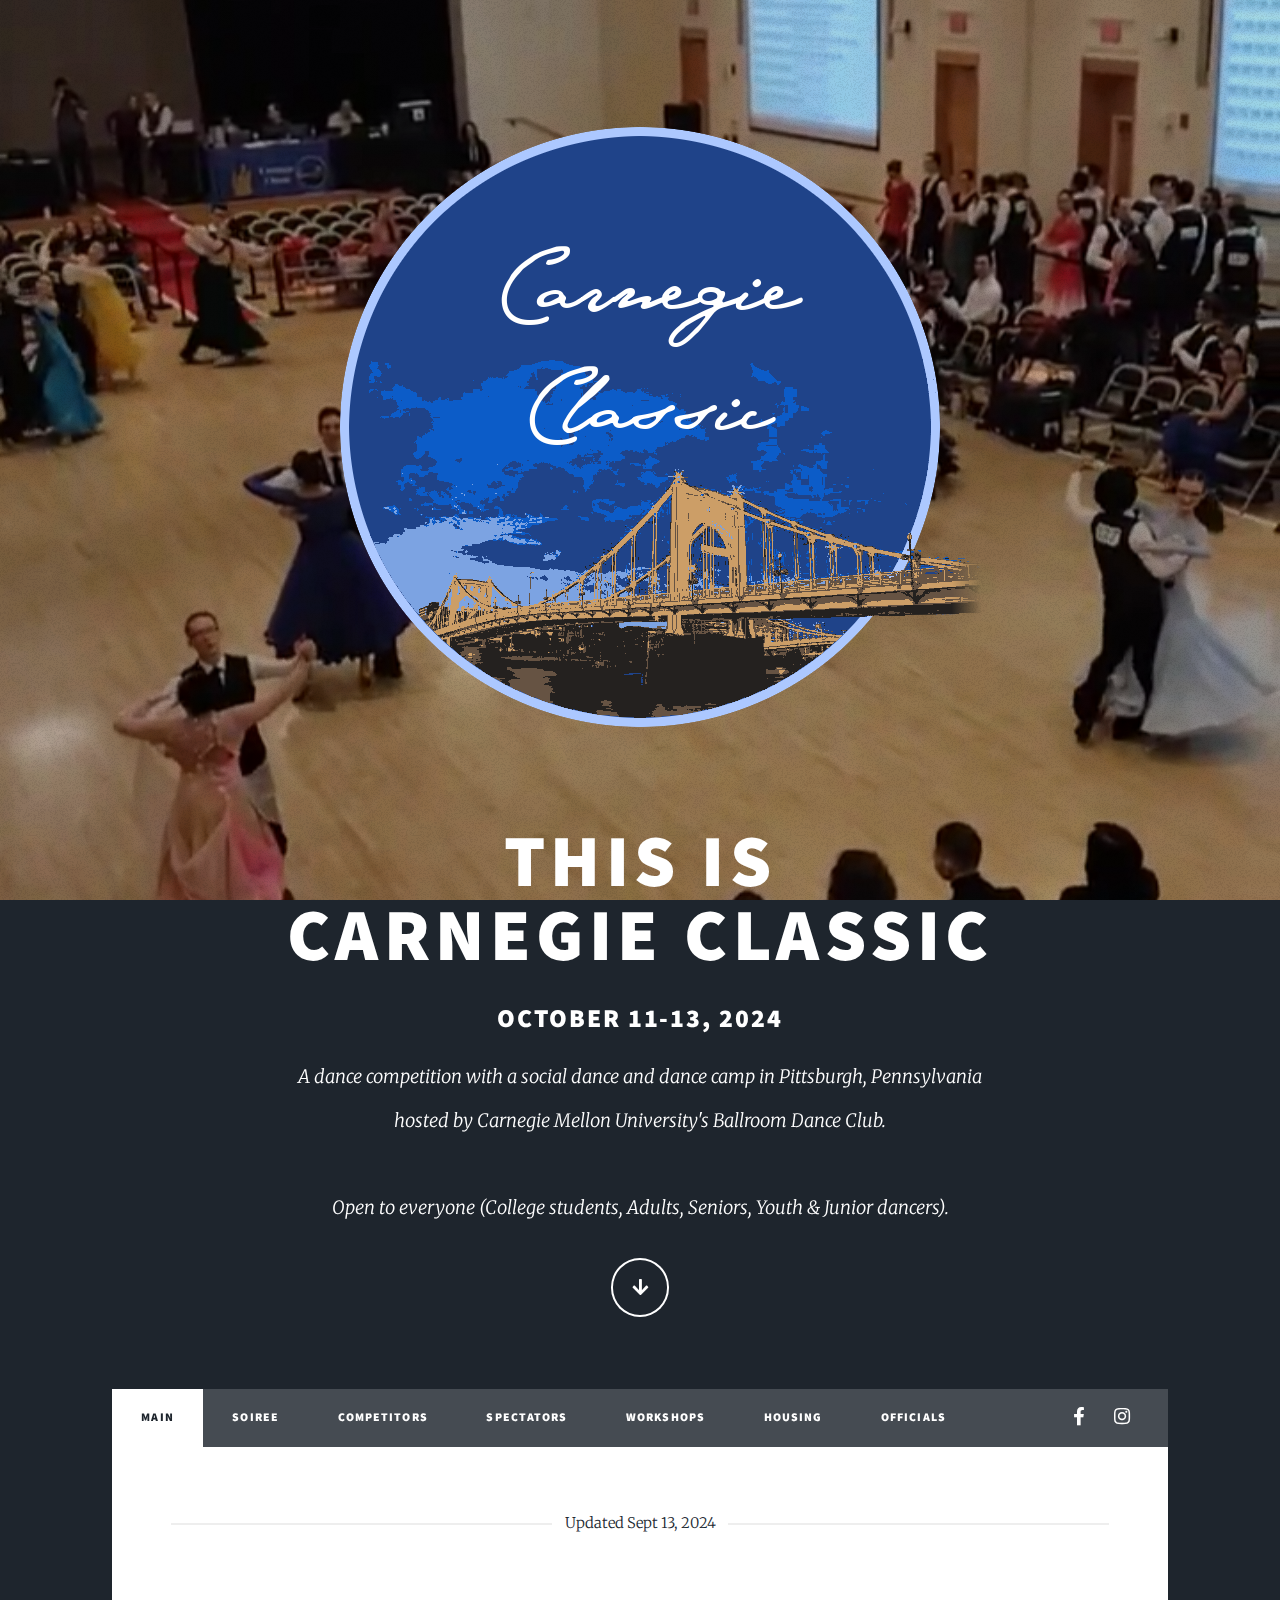
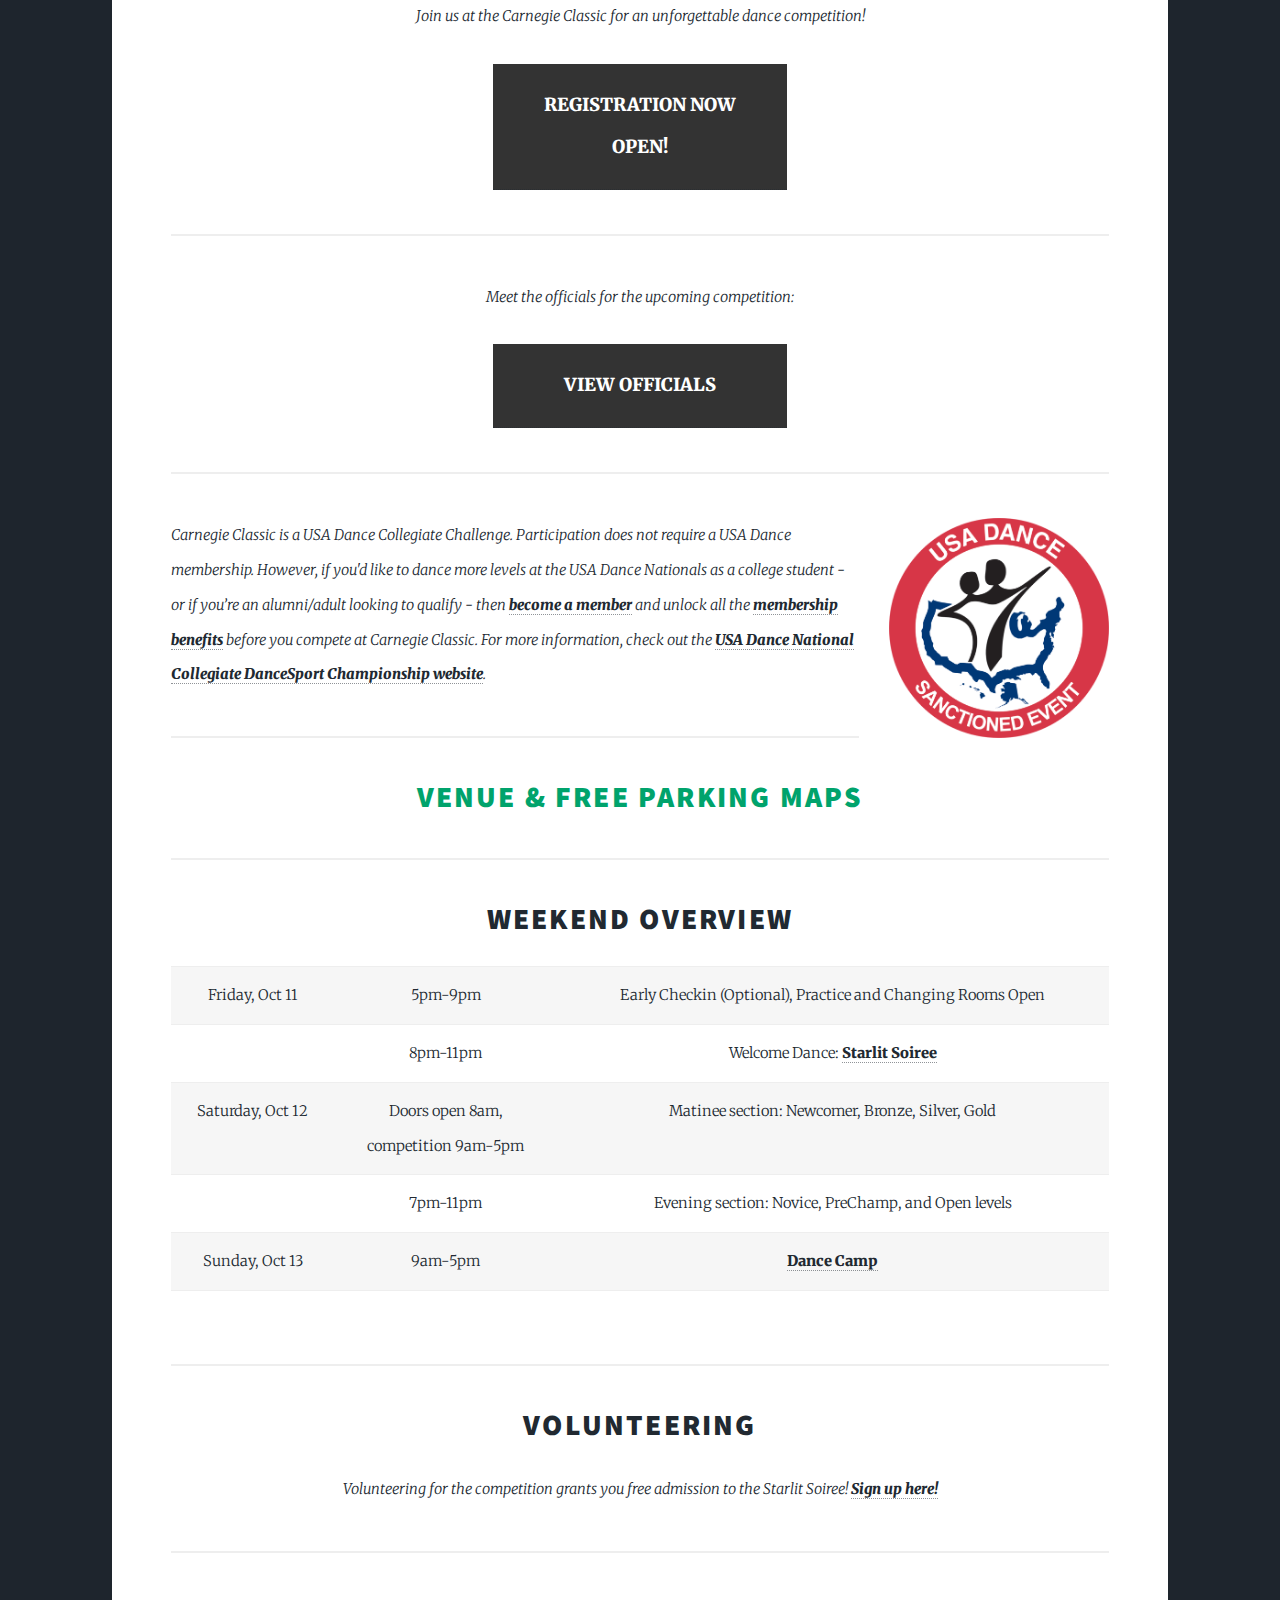
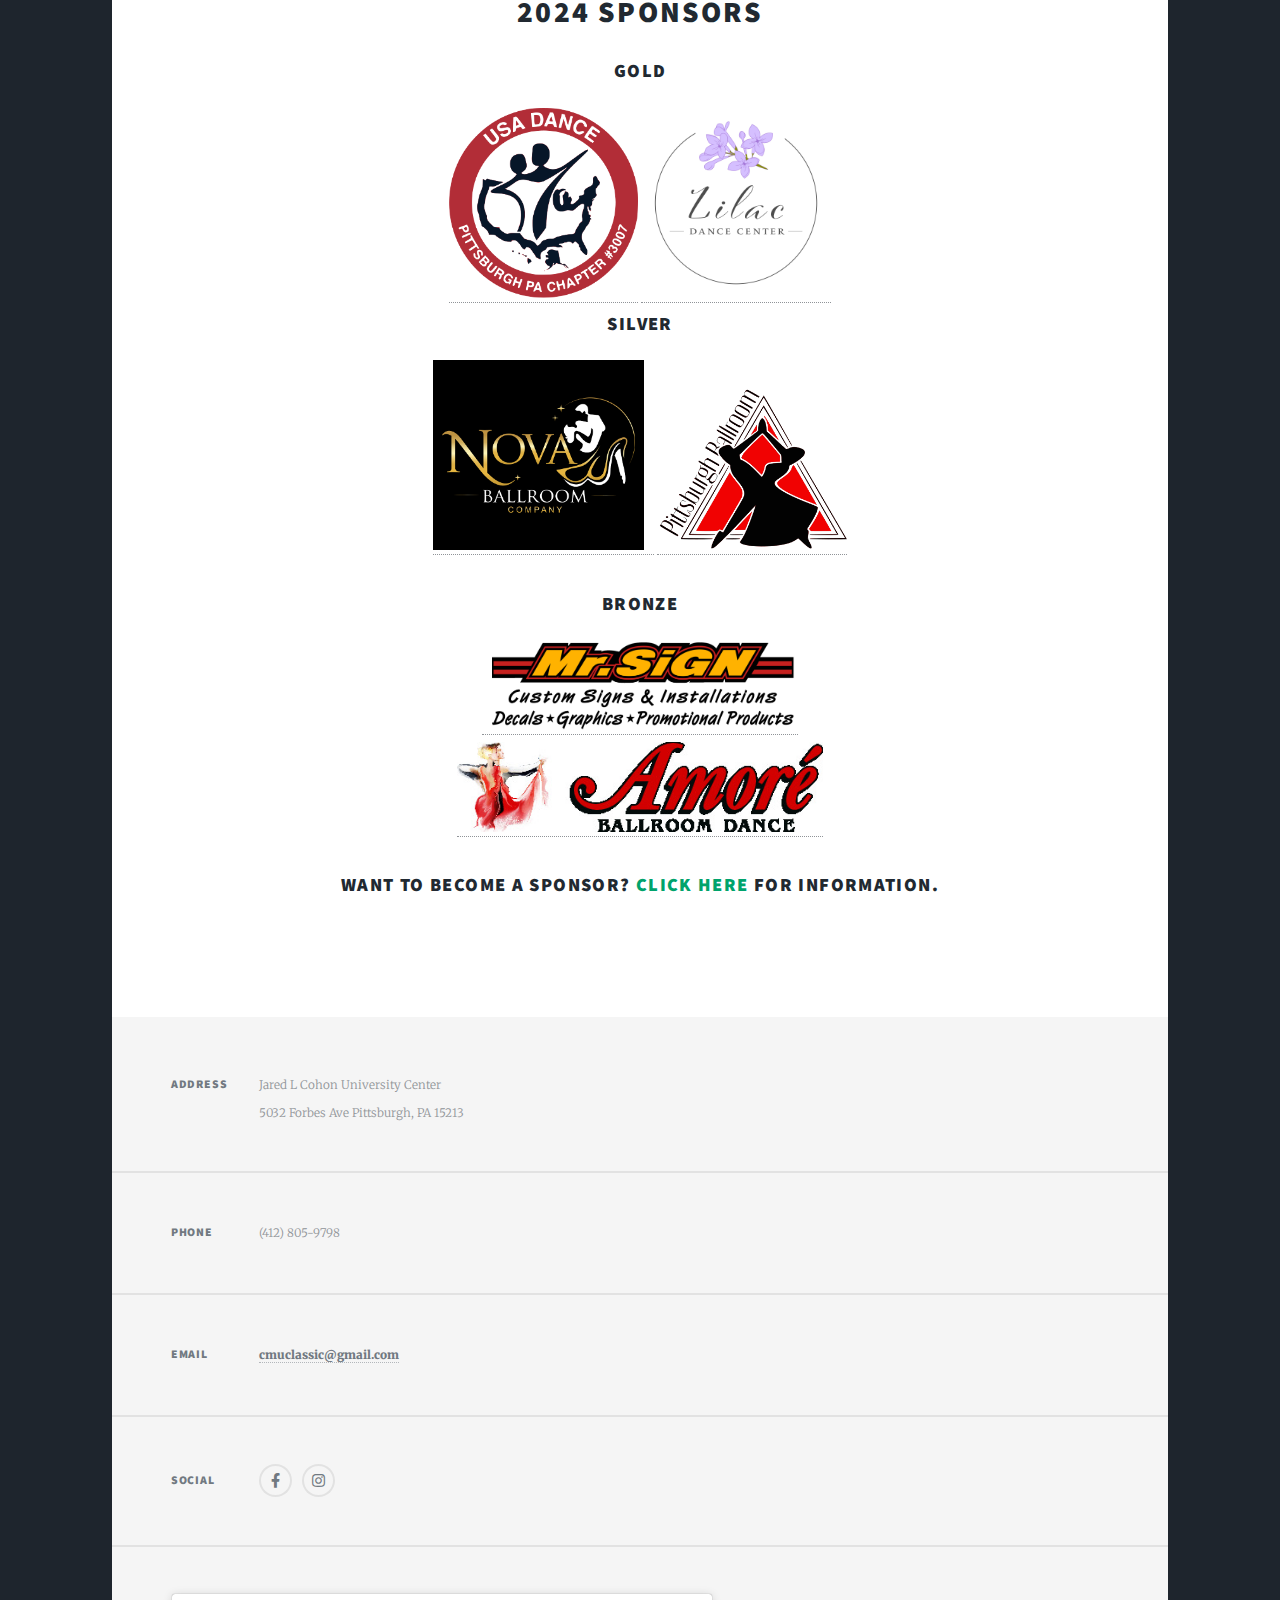
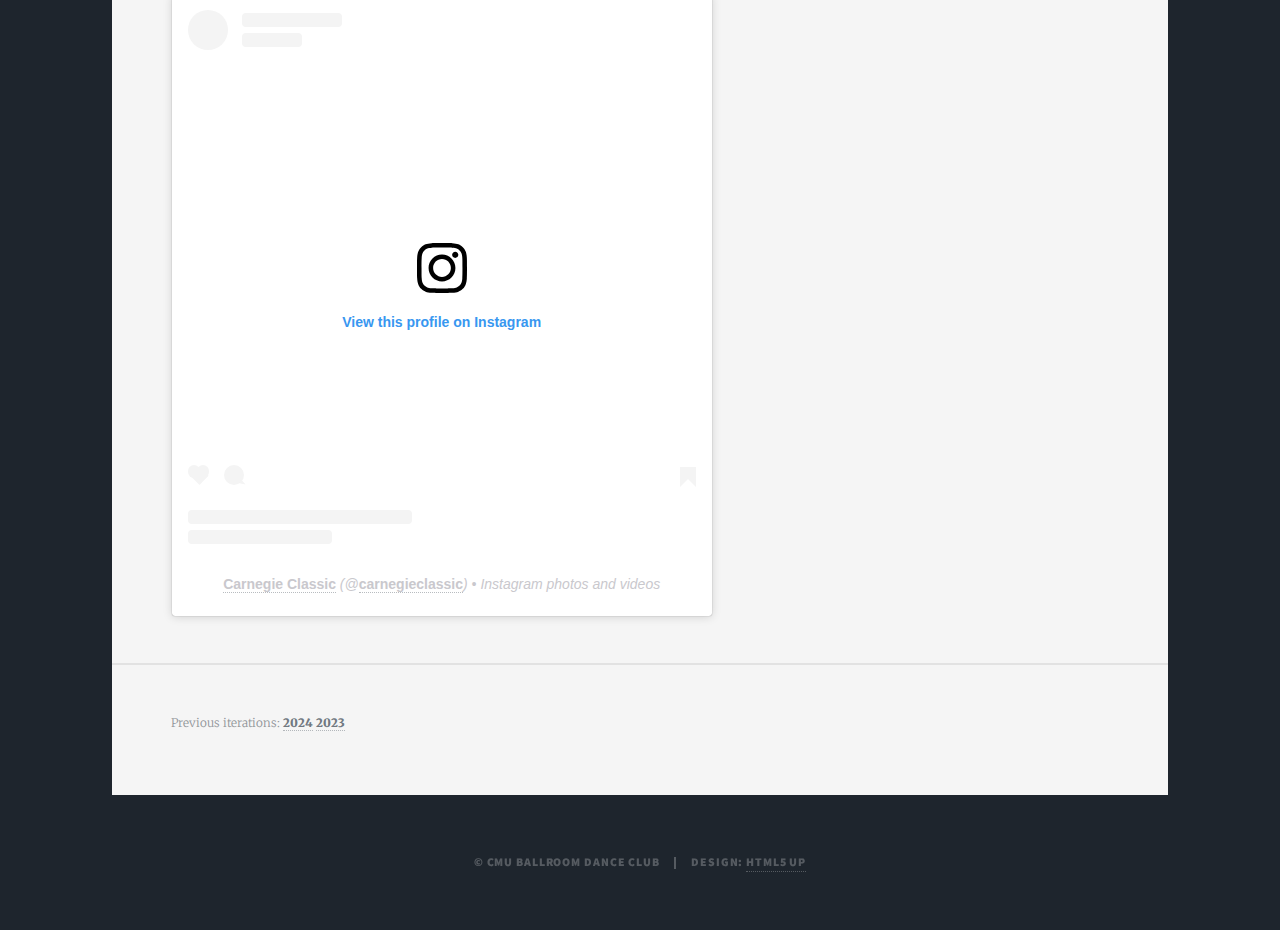
==== commit 830f4874: "Add lilac to sponsor list" ====
--- a/public/index.html
+++ b/public/index.html
@@ -131,6 +131,7 @@
 									<h2>2024 Sponsors</h2>
 									<h3>Gold</h3>
 									<a href="https://usadancepgh.org/" target="_blank"><img src="images/usadance3007.png" height="190px"></a>
+									<a href="https://lilacdancecenter.com/" target="_blank"><img src="images/lilacdancecenter.jpg" width="190px"></a>
 									<h3>Silver</h3>
                                                                         <p>
 									<a href="https://novaballroom.com" target="_blank"><img src="images/novaballroom.png" height="190px" style="margin-right:10px"></a>
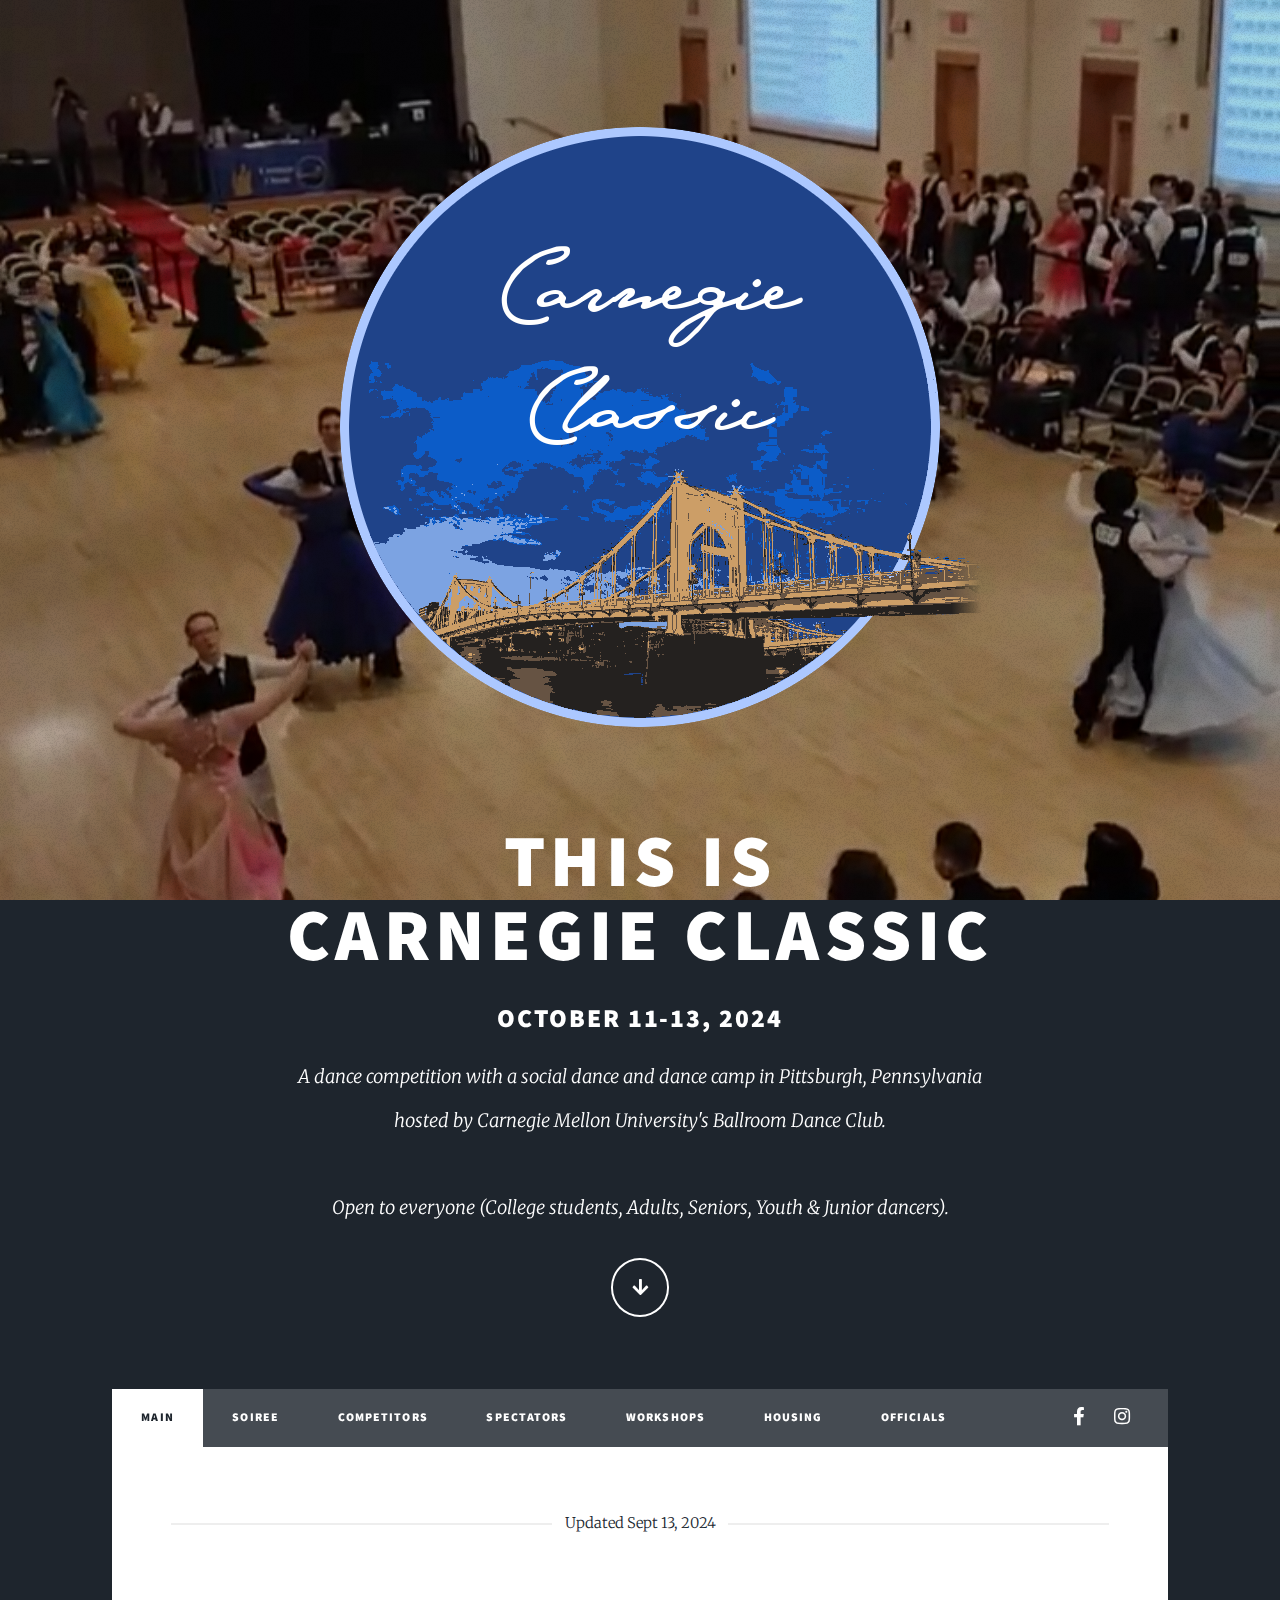
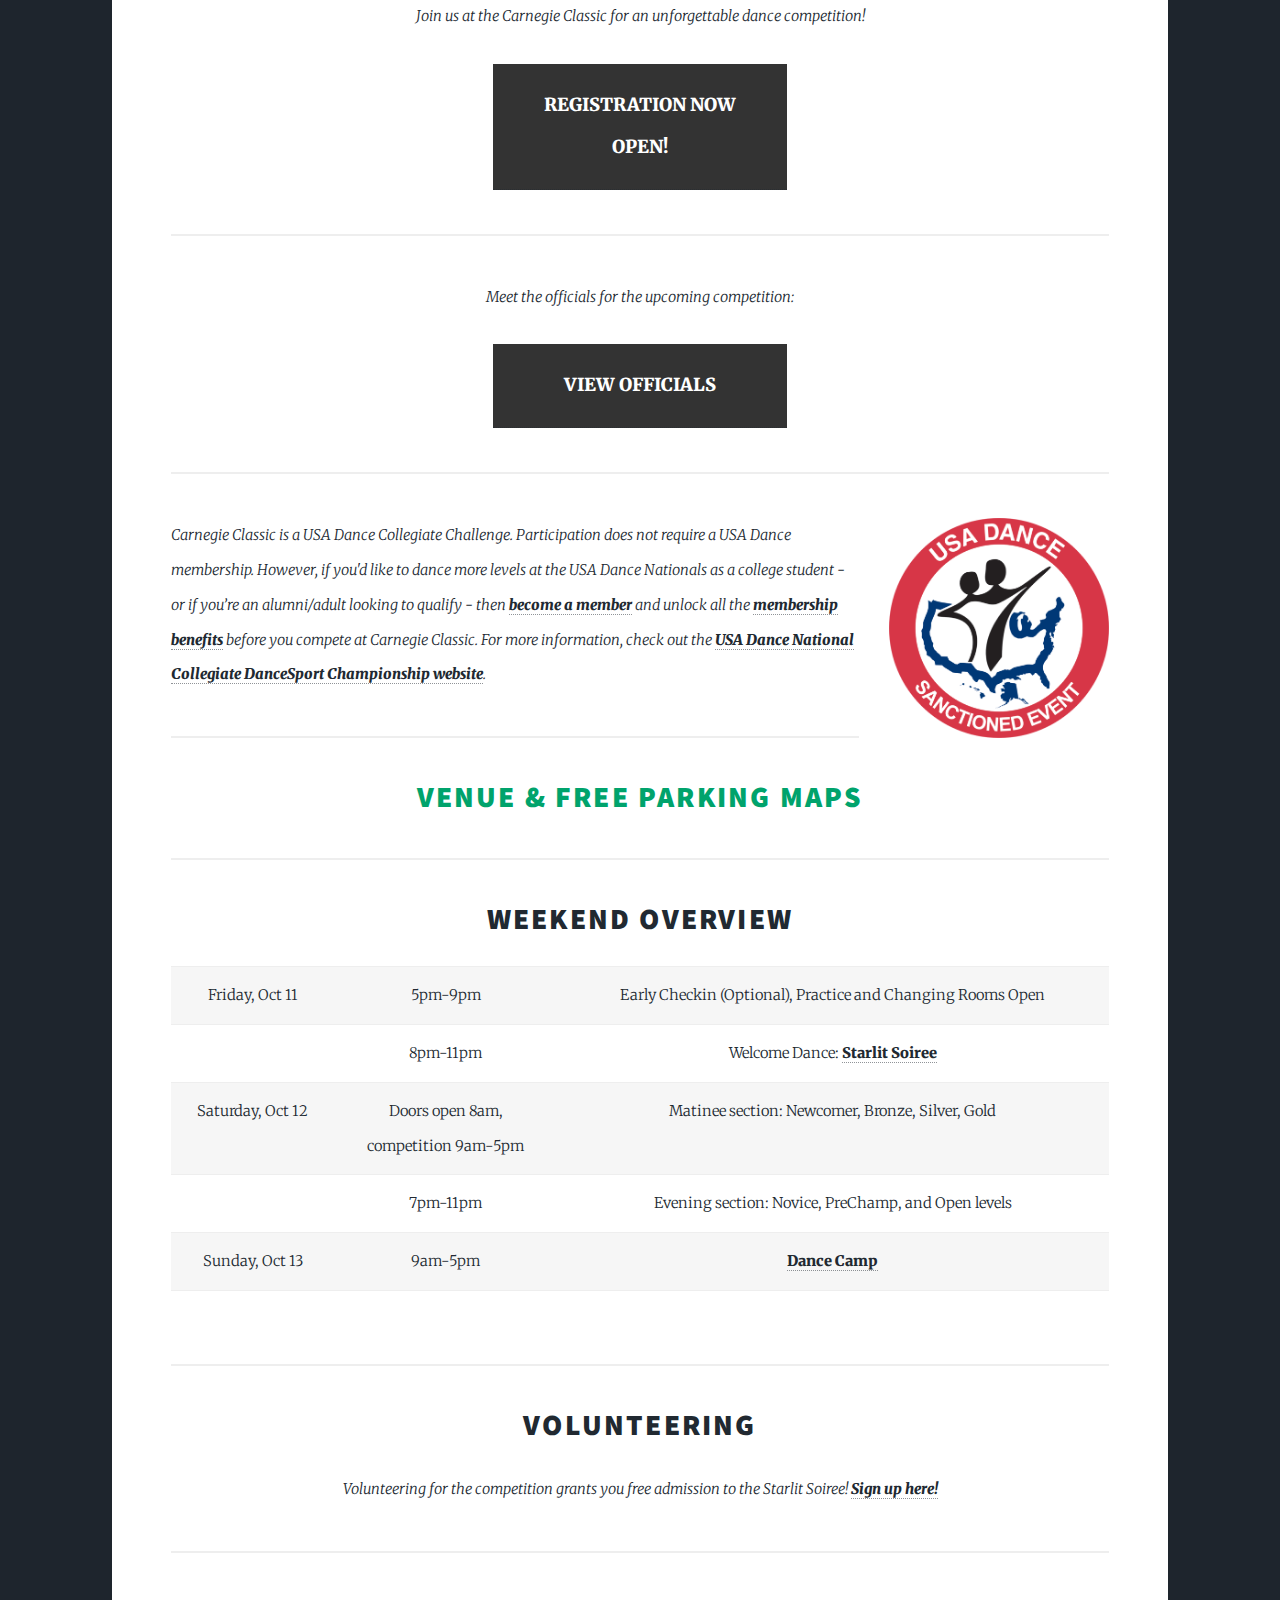
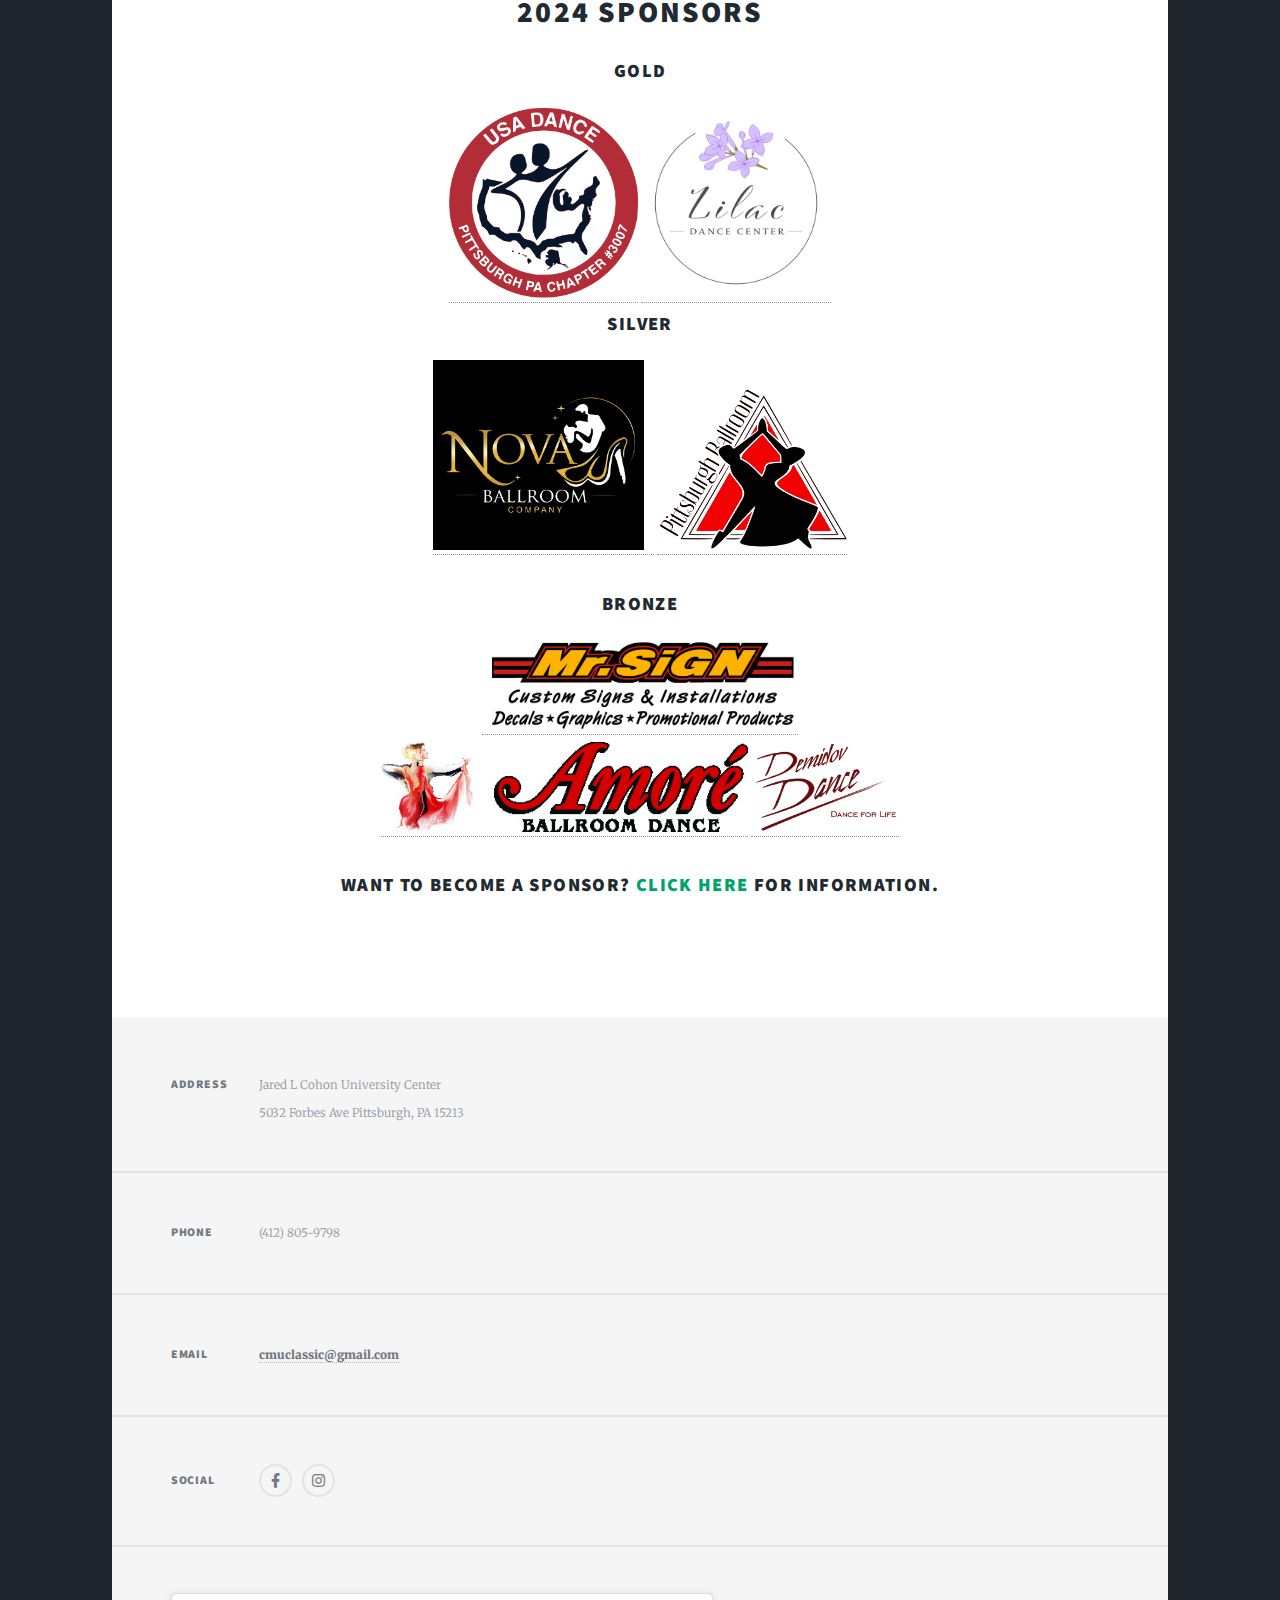
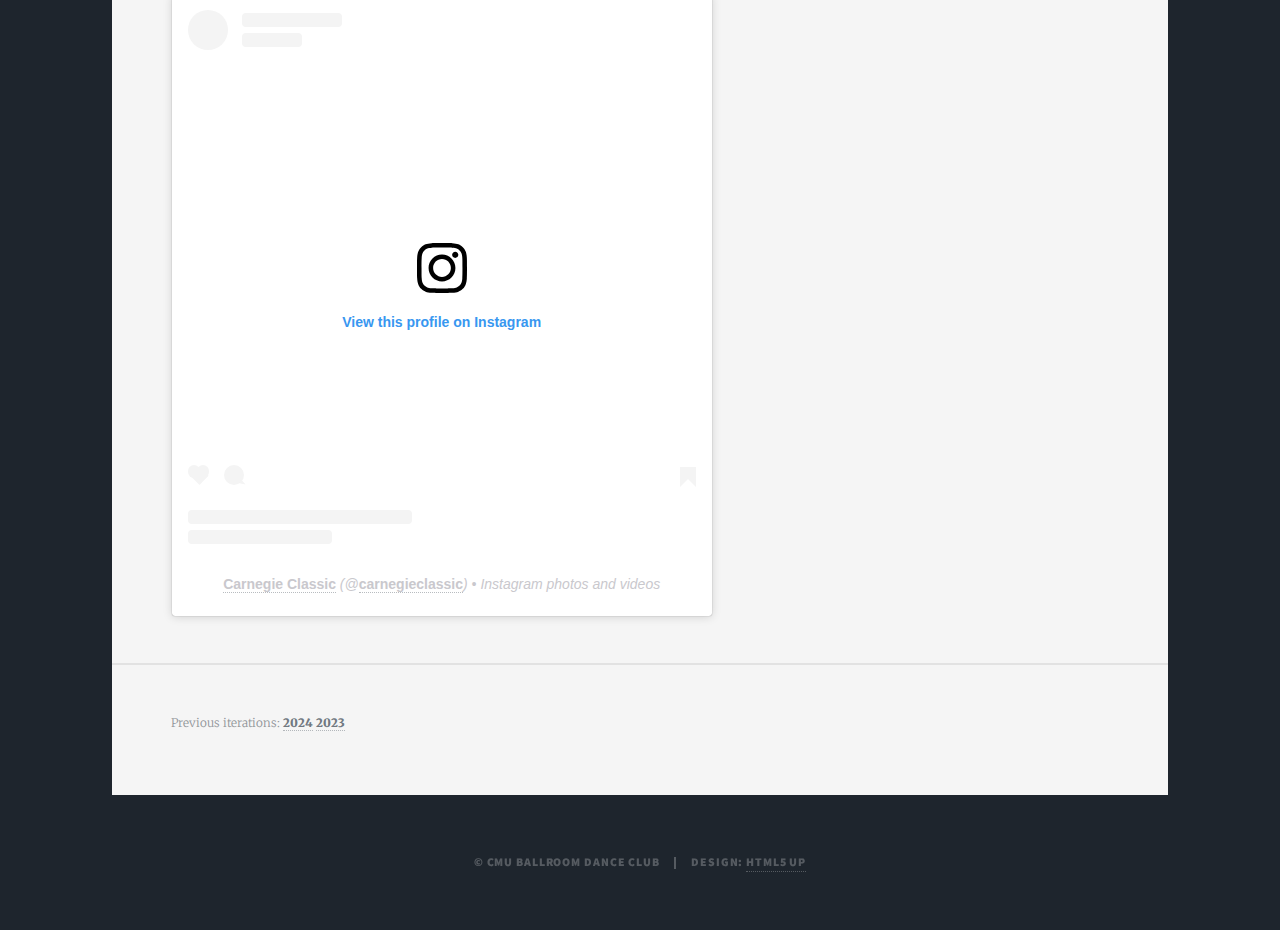
==== commit 1b8b1f94: "Add demidov sponsor" ====
--- a/public/index.html
+++ b/public/index.html
@@ -141,6 +141,7 @@
                                                                         <p>
                                                                         <a href="https://www.mrsignpittsburgh.com/" target="_blank"><img src="images/mr-sign.jpg" height="90px"></a><br/>
                                                                         <a href="https://amoreballroom.wixsite.com/amore" target="_blank"><img src="images/amore.jpg" height="90px"></a>
+                                                                        <a href="http://www.demidovdance.com/" target="_blank"><img src="images/demidovdance.webp" height="90px"></a>
                                                                         </p>
 									<h3>Want to become a sponsor? <a href="Fundraising Letter.pdf" target="_blank">Click here</a> for information.</h3>
 								</header>
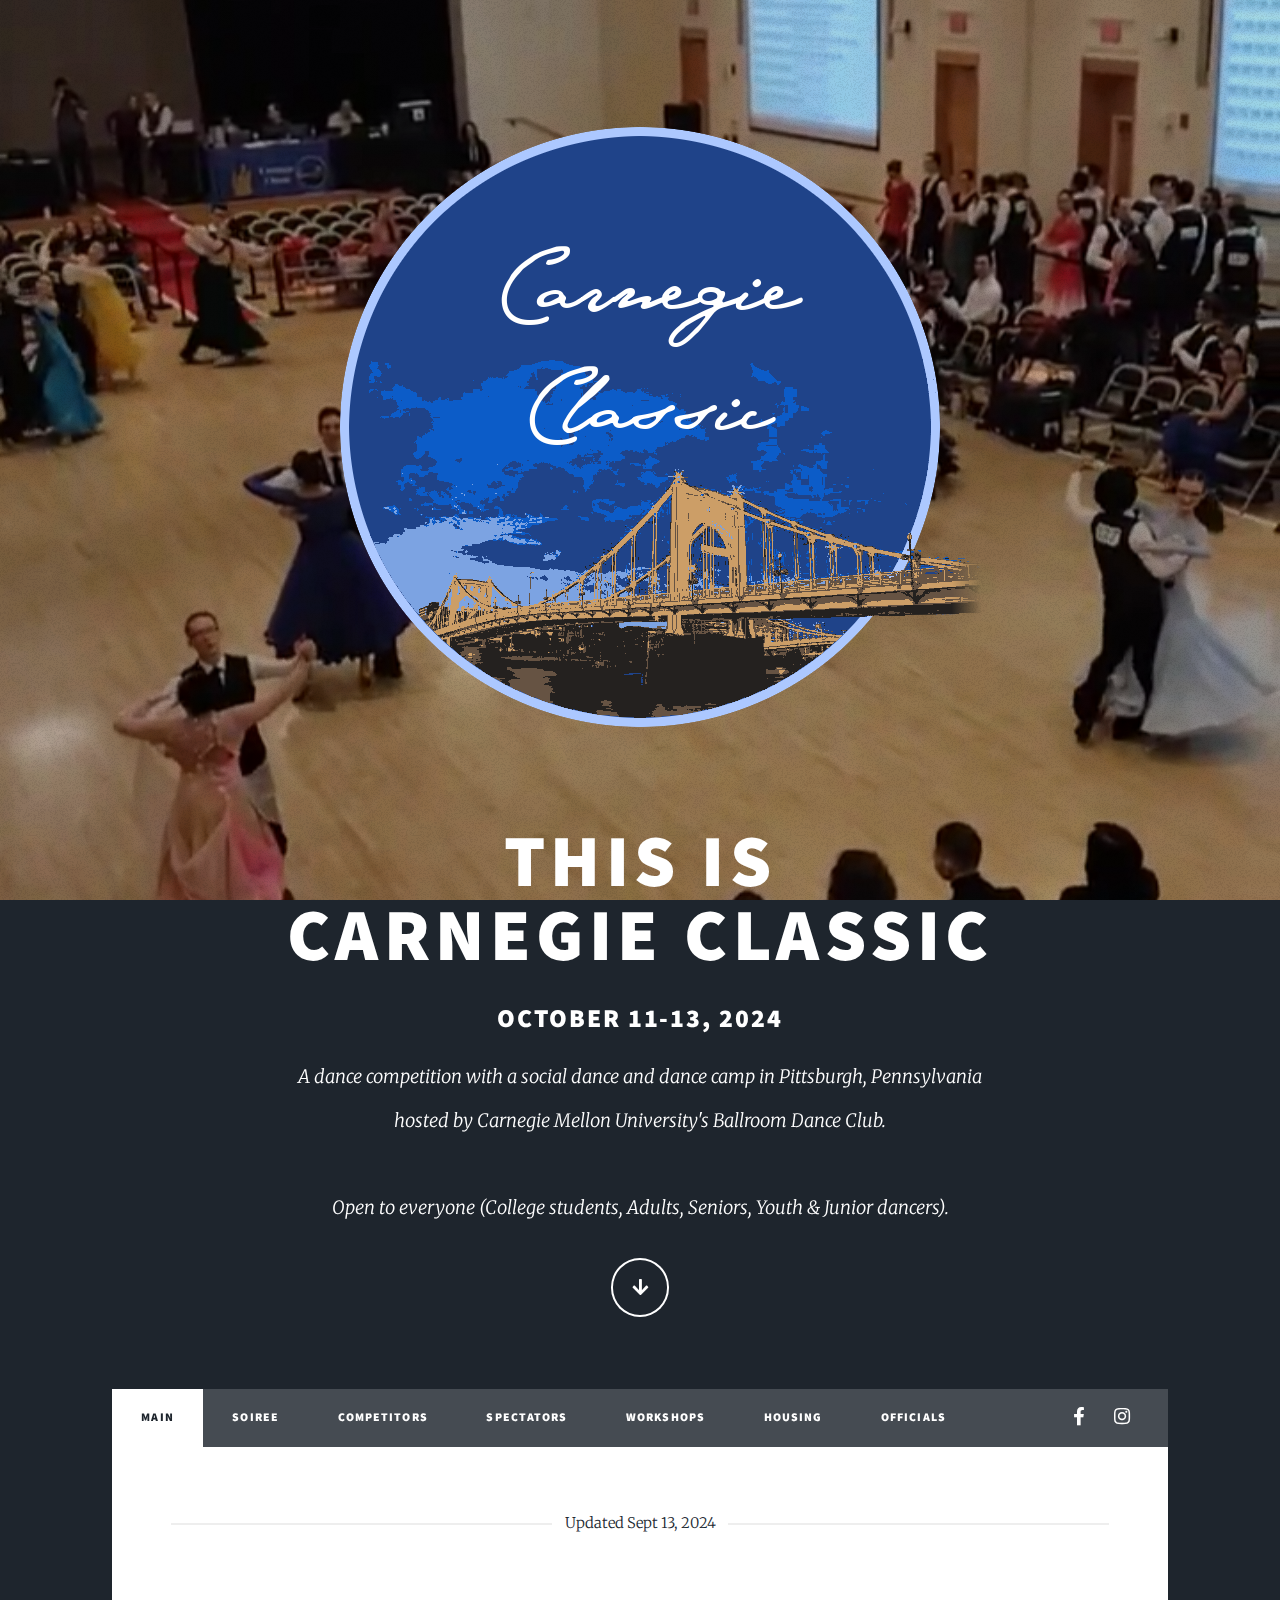
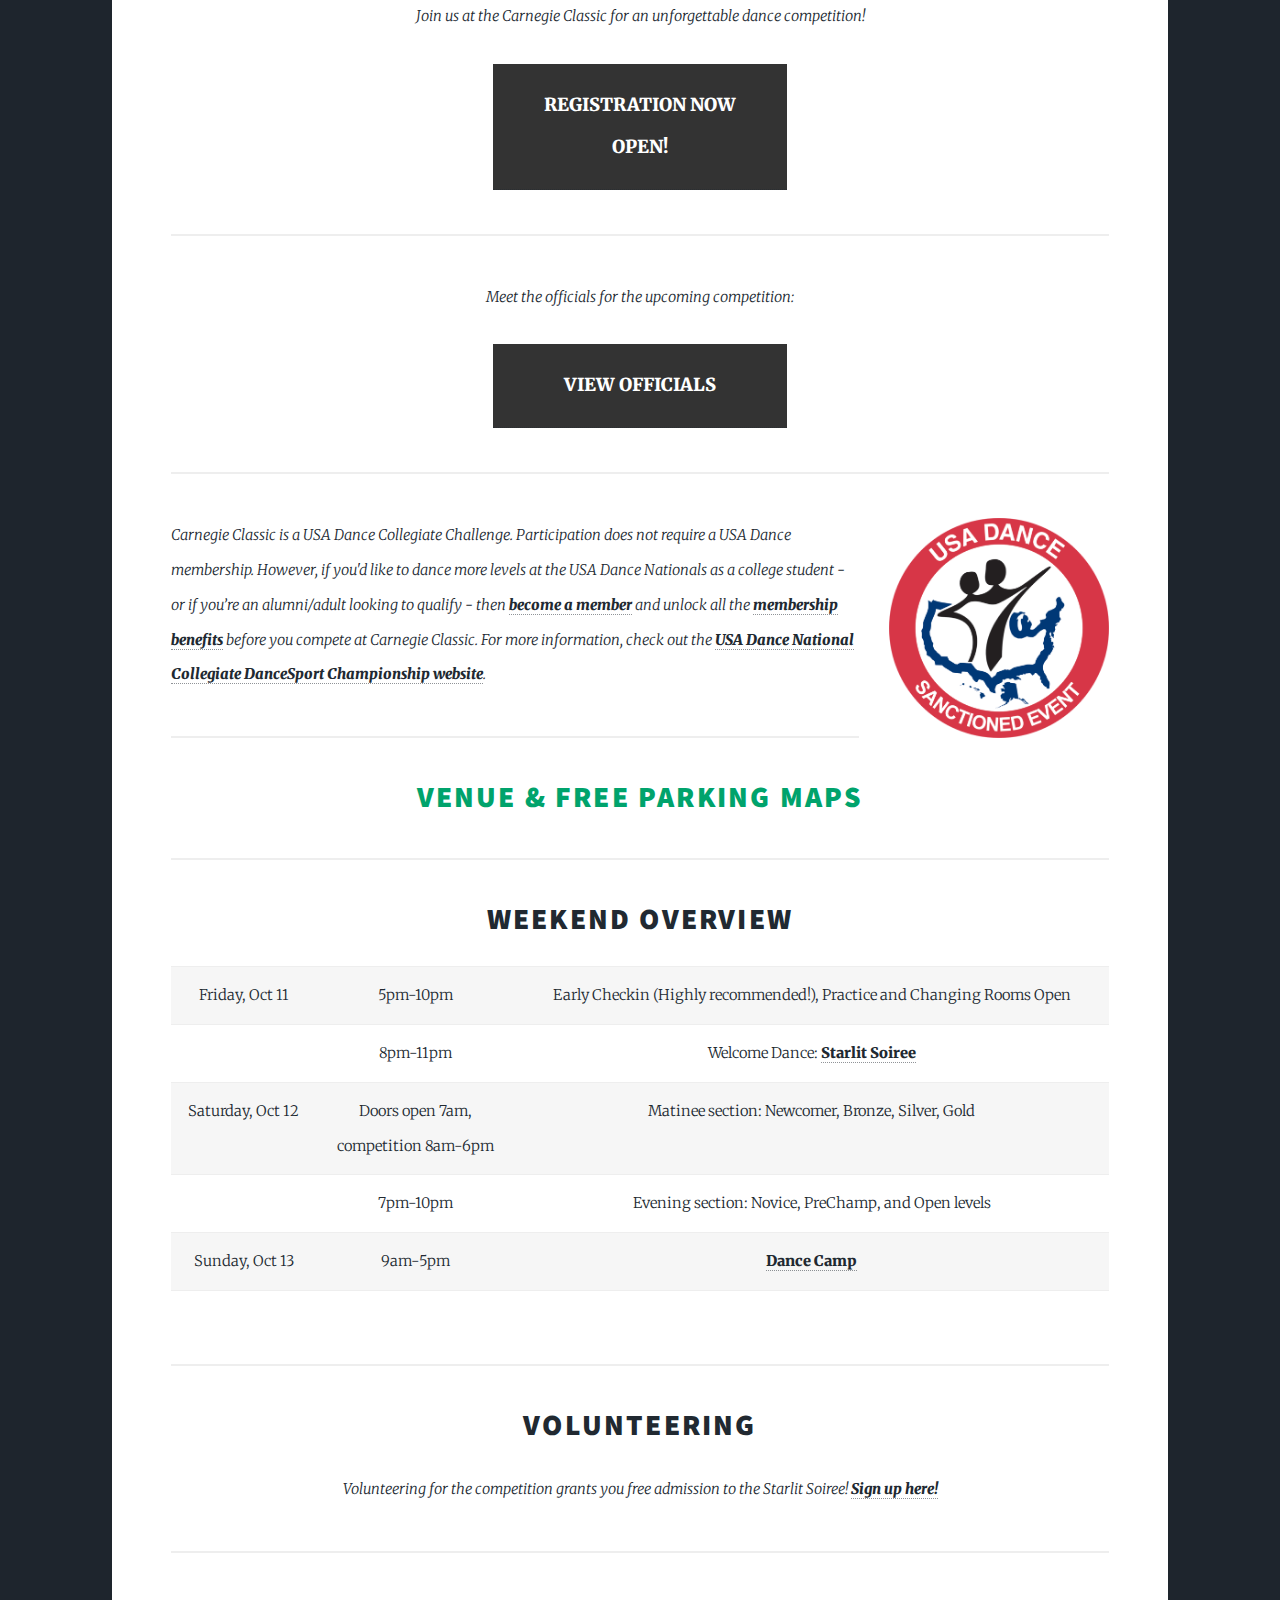
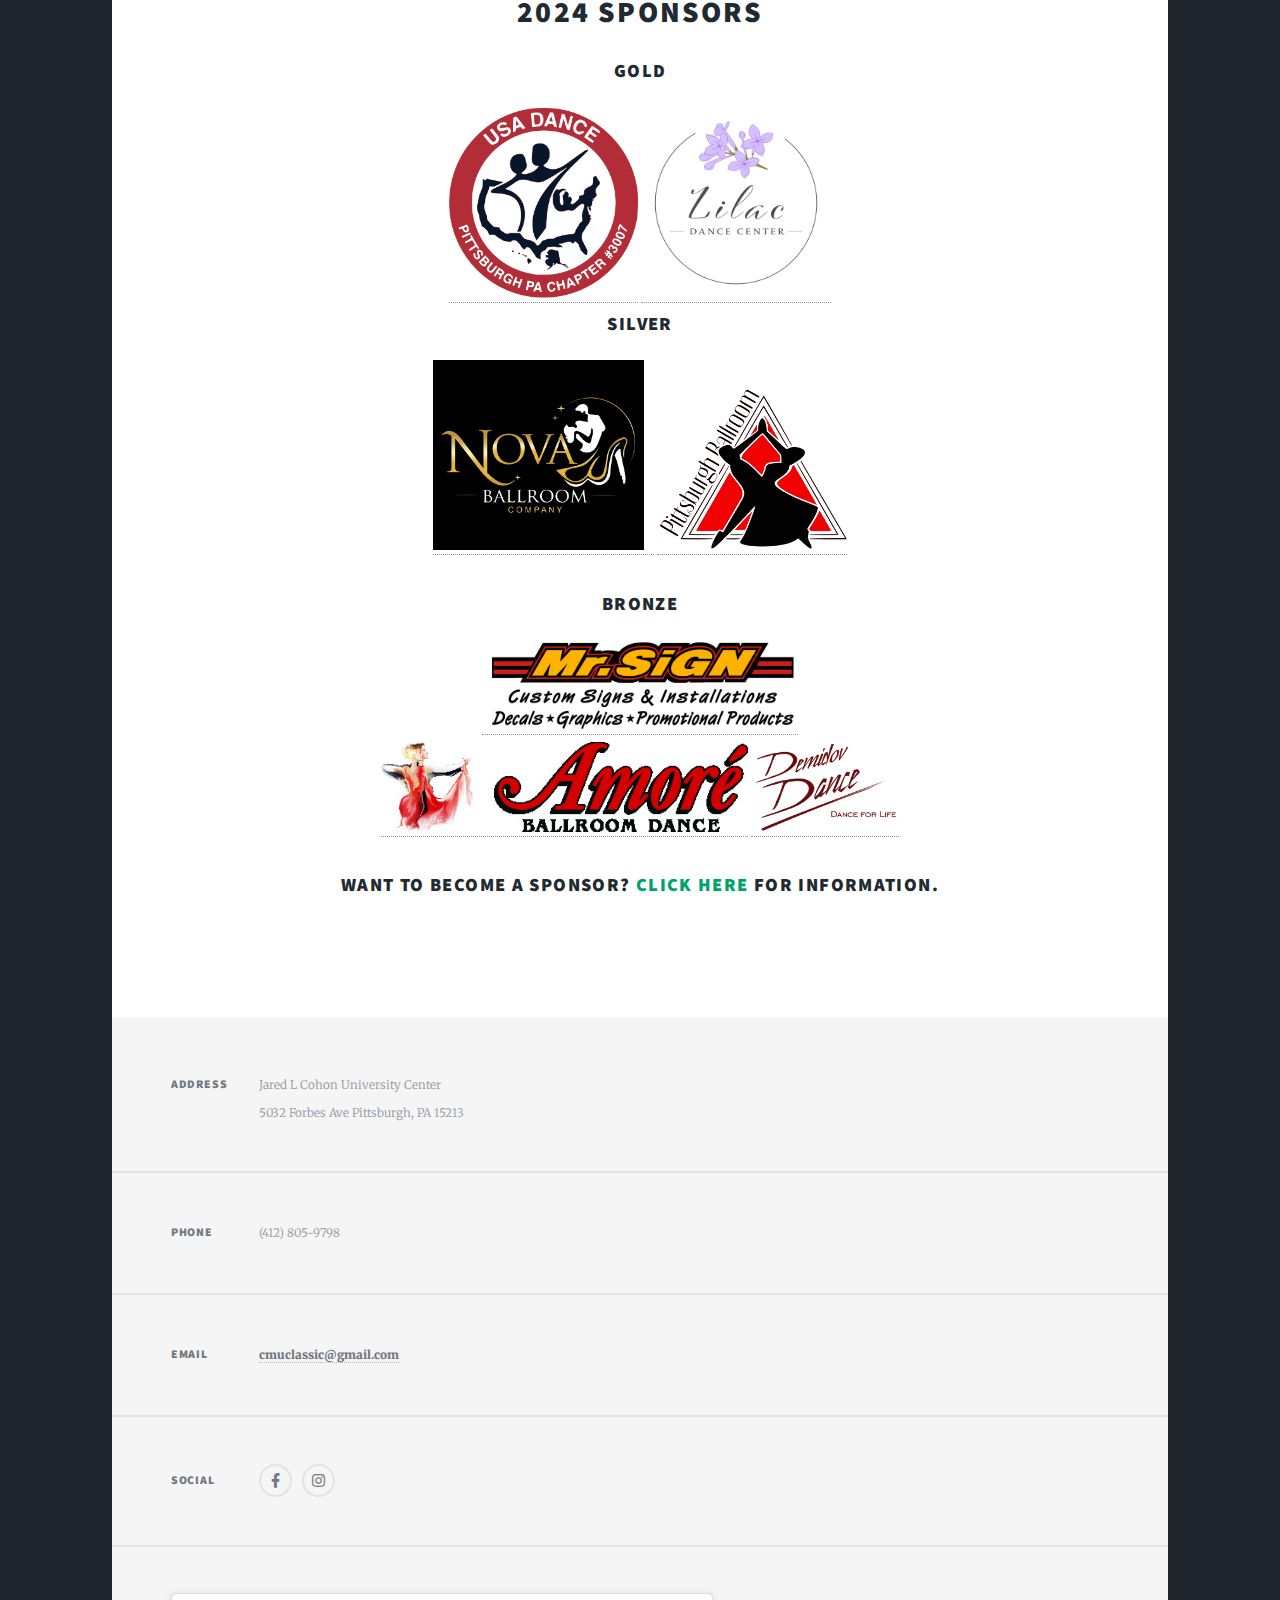
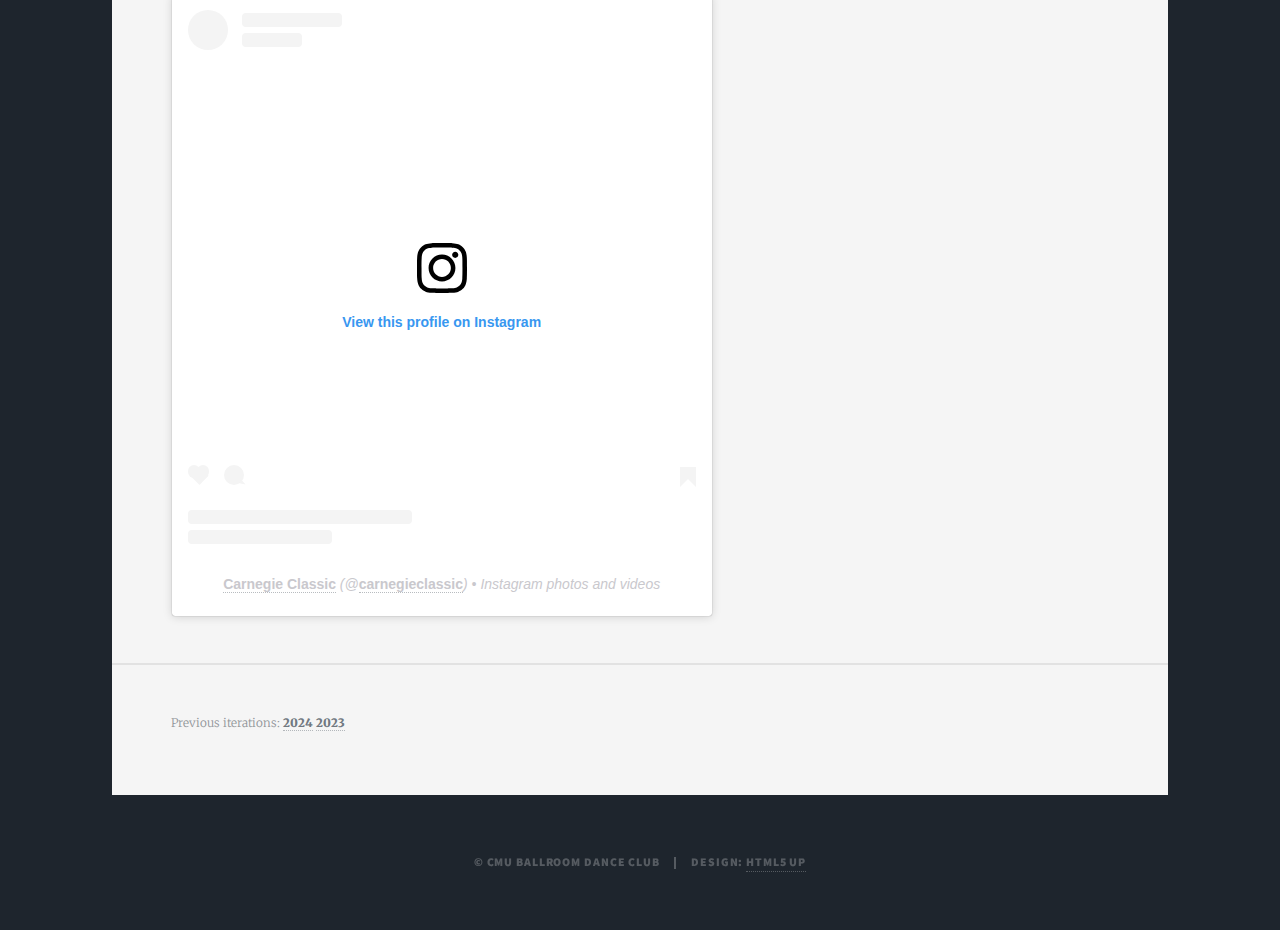
==== commit f0aba2bf: "Update schedule" ====
--- a/public/index.html
+++ b/public/index.html
@@ -97,8 +97,8 @@
 											<tbody>
 												<tr>
 													<td>Friday, Oct 11</td>
-													<td>5pm-9pm</td>
-													<td>Early Checkin (Optional), Practice and Changing Rooms Open</td>
+													<td>5pm-10pm</td>
+													<td>Early Checkin (Highly recommended!), Practice and Changing Rooms Open</td>
 												</tr>
 												<tr>
 													<td></td>
@@ -108,12 +108,12 @@
 												</tr>
 												<tr>
 													<td>Saturday, Oct 12</td>
-													<td>Doors open 8am,<br>competition 9am-5pm</td>
+													<td>Doors open 7am,<br>competition 8am-6pm</td>
 													<td>Matinee section: Newcomer, Bronze, Silver, Gold</td>
 												</tr>
 												<tr>
 													<td> </td>
-													<td>7pm-11pm</td>
+													<td>7pm-10pm</td>
 													<td>Evening section: Novice, PreChamp, and Open levels</td>
 												</tr>
 												<tr>
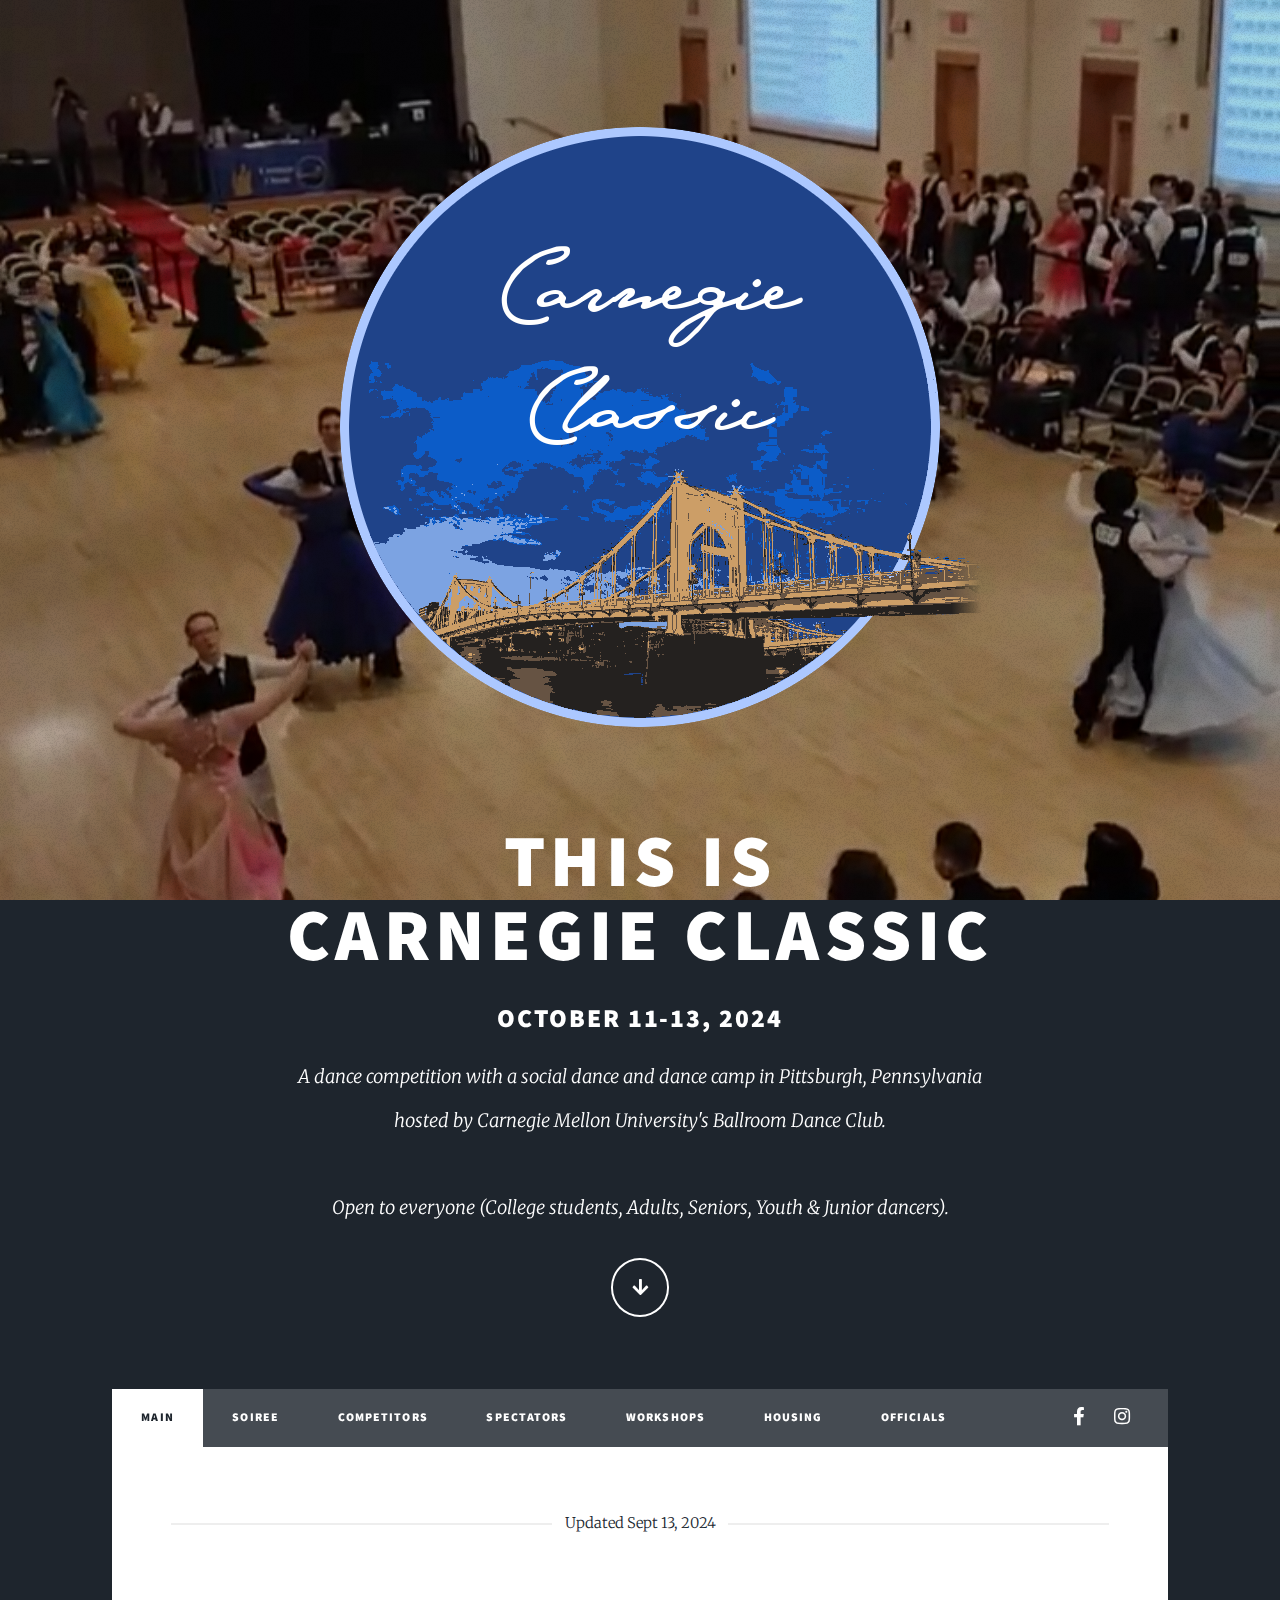
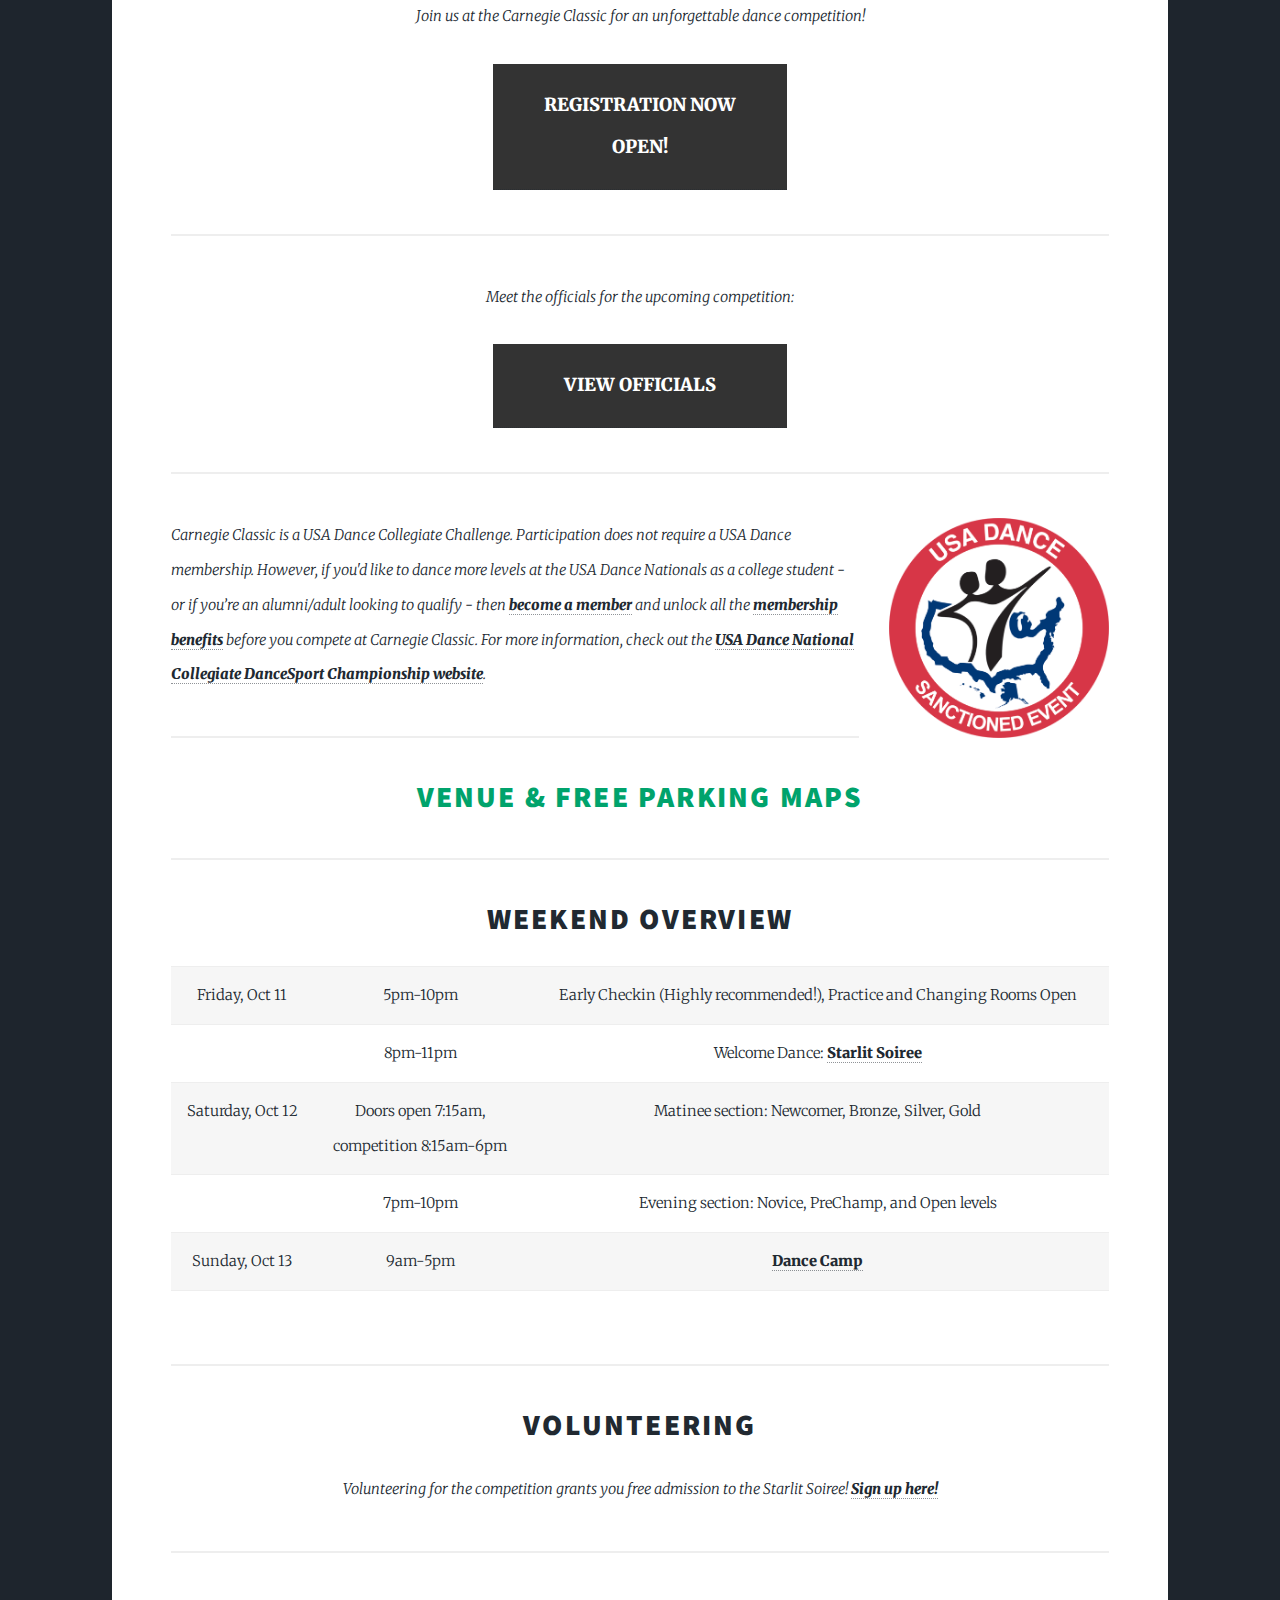
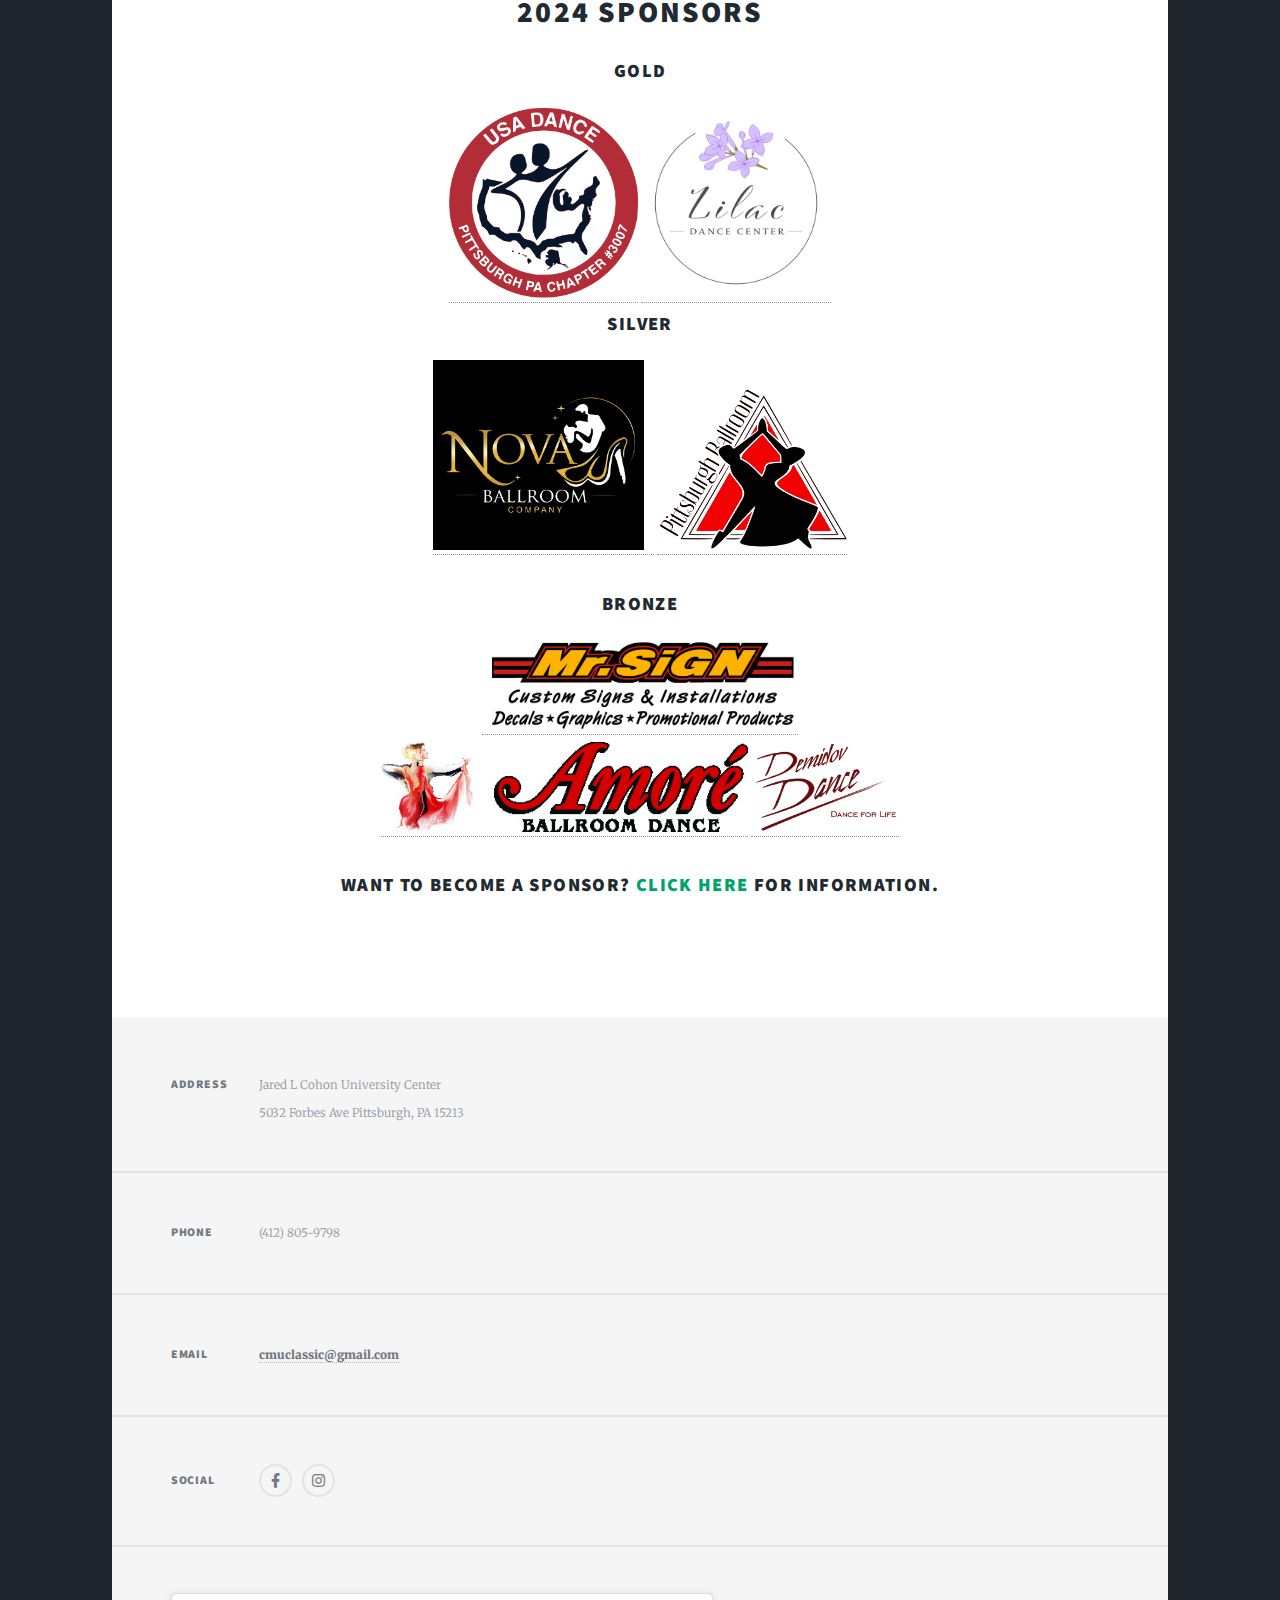
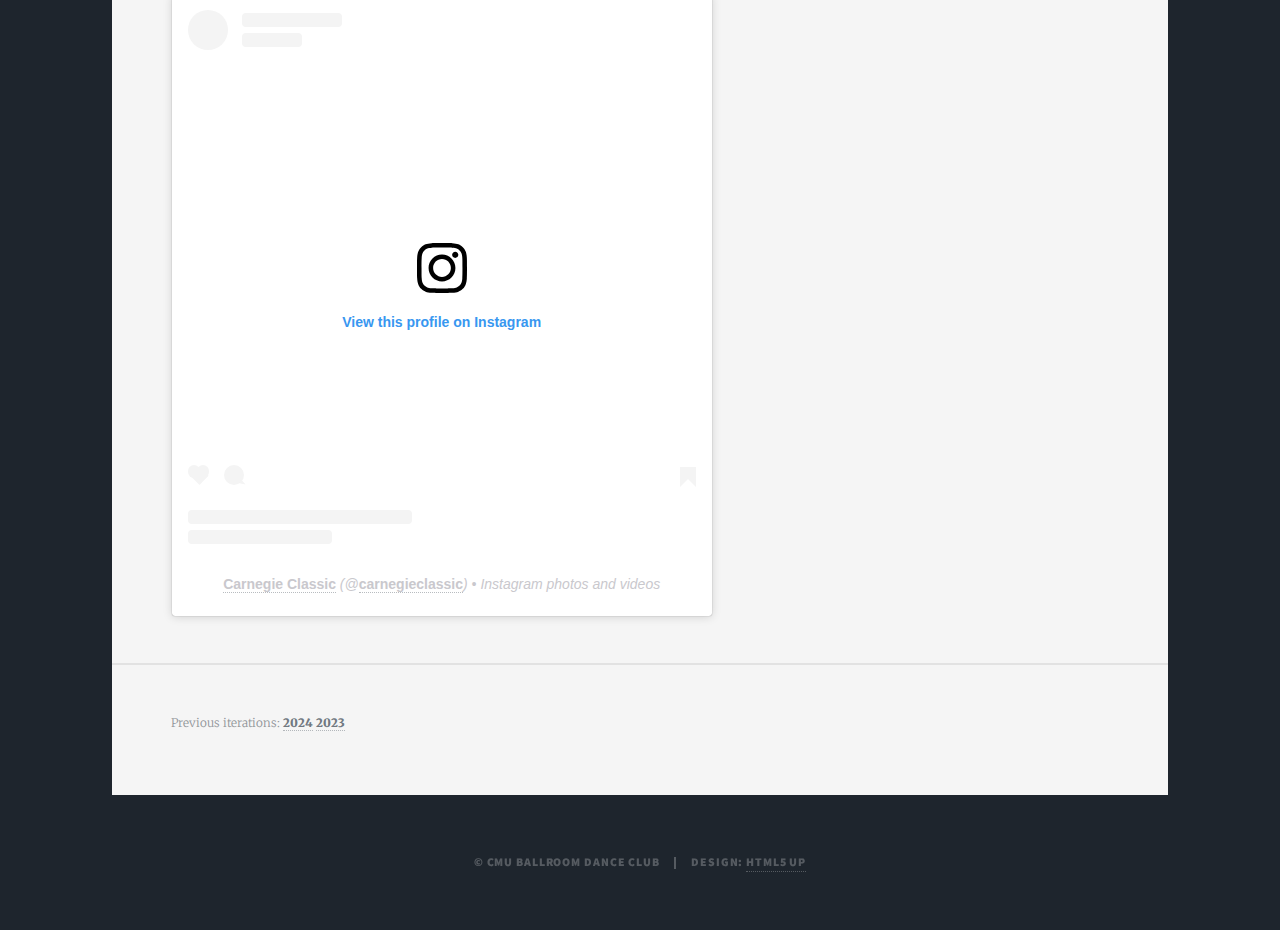
==== commit 805a9252: "Update schedule" ====
--- a/public/index.html
+++ b/public/index.html
@@ -108,7 +108,7 @@
 												</tr>
 												<tr>
 													<td>Saturday, Oct 12</td>
-													<td>Doors open 7am,<br>competition 8am-6pm</td>
+													<td>Doors open 7:15am,<br>competition 8:15am-6pm</td>
 													<td>Matinee section: Newcomer, Bronze, Silver, Gold</td>
 												</tr>
 												<tr>
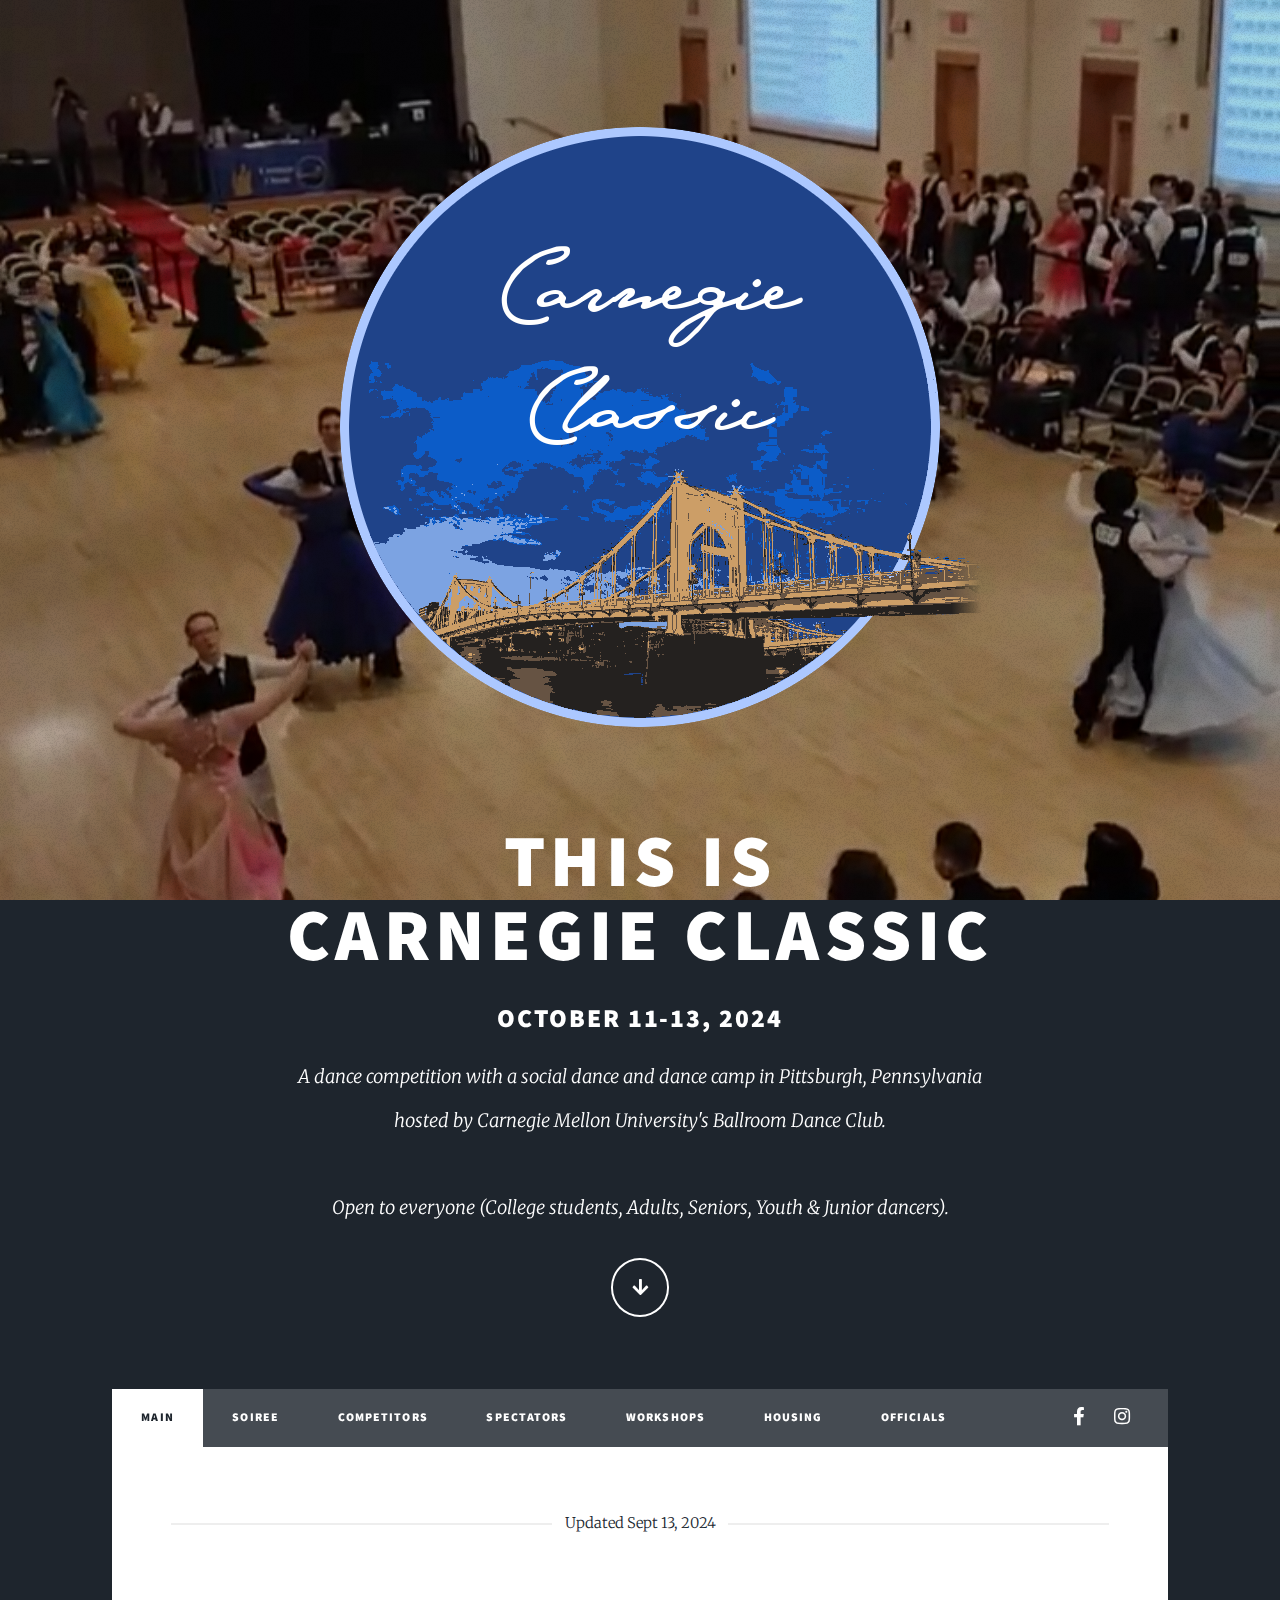
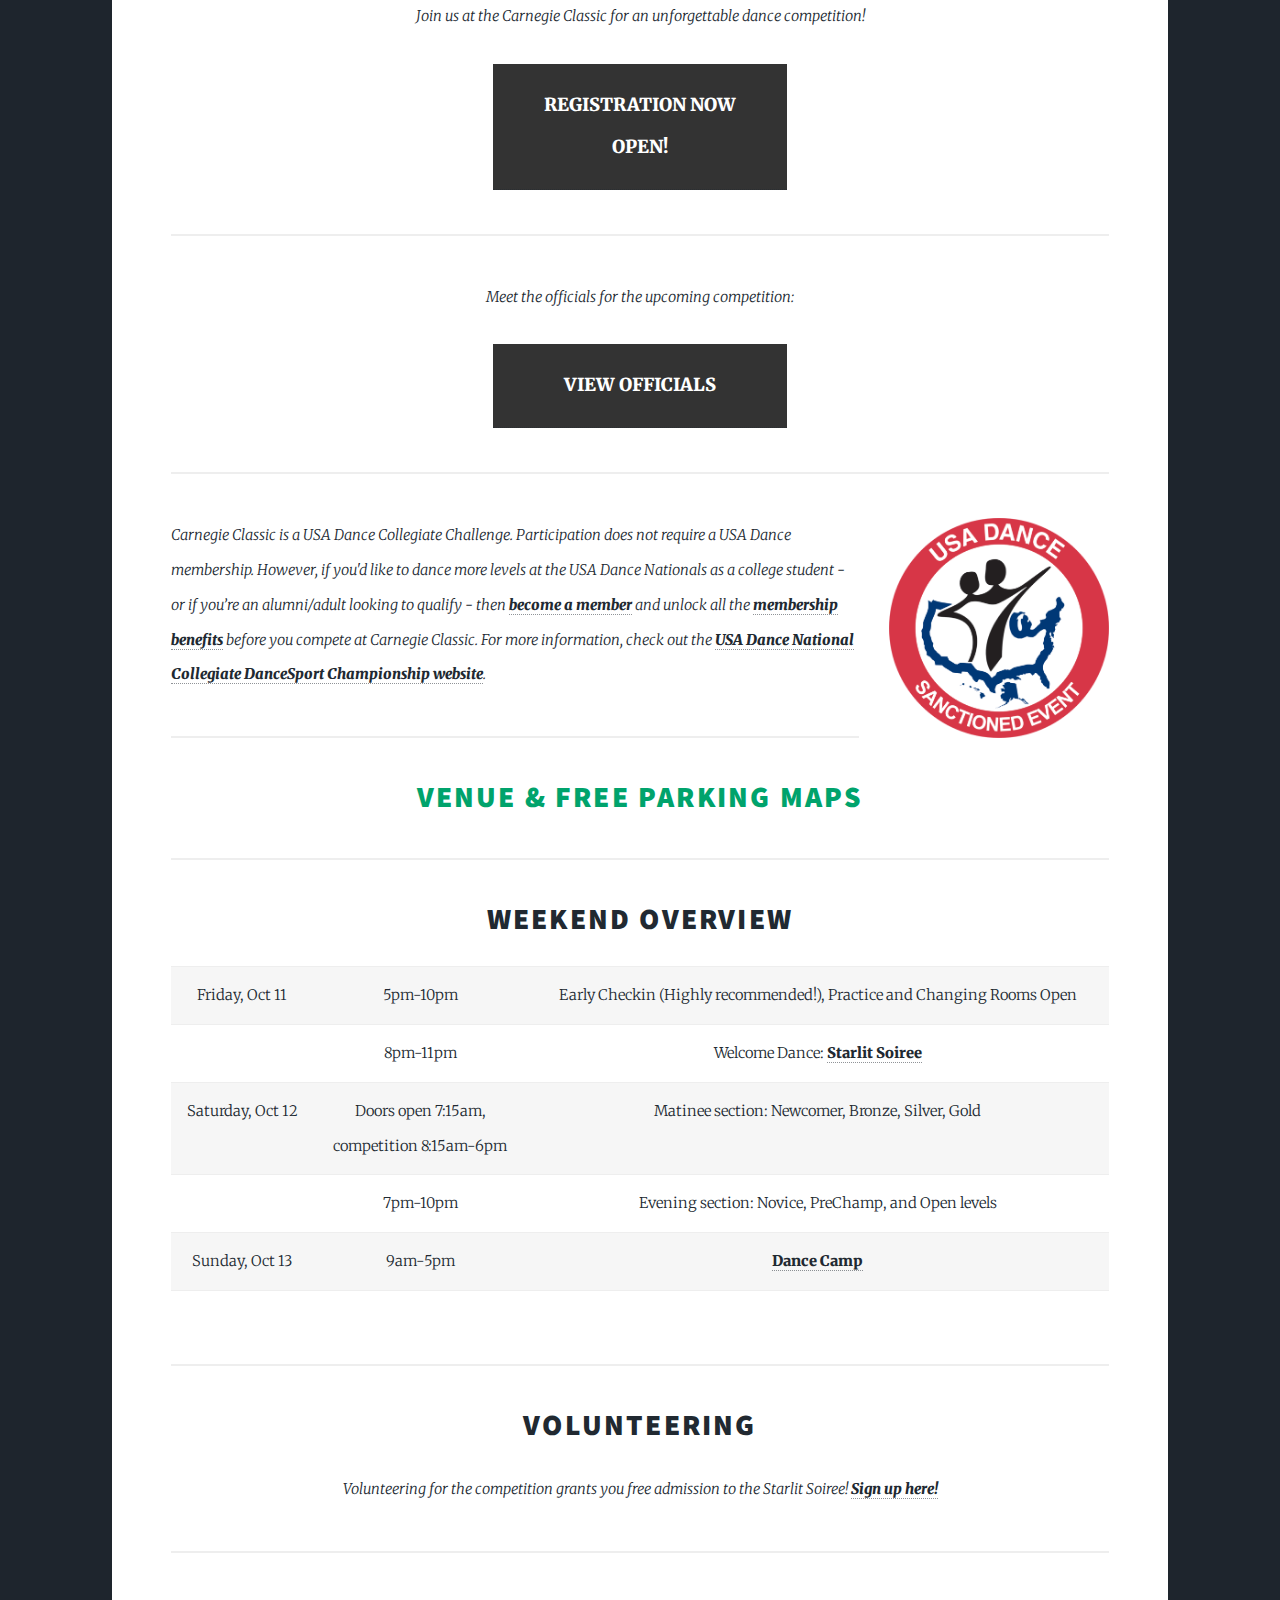
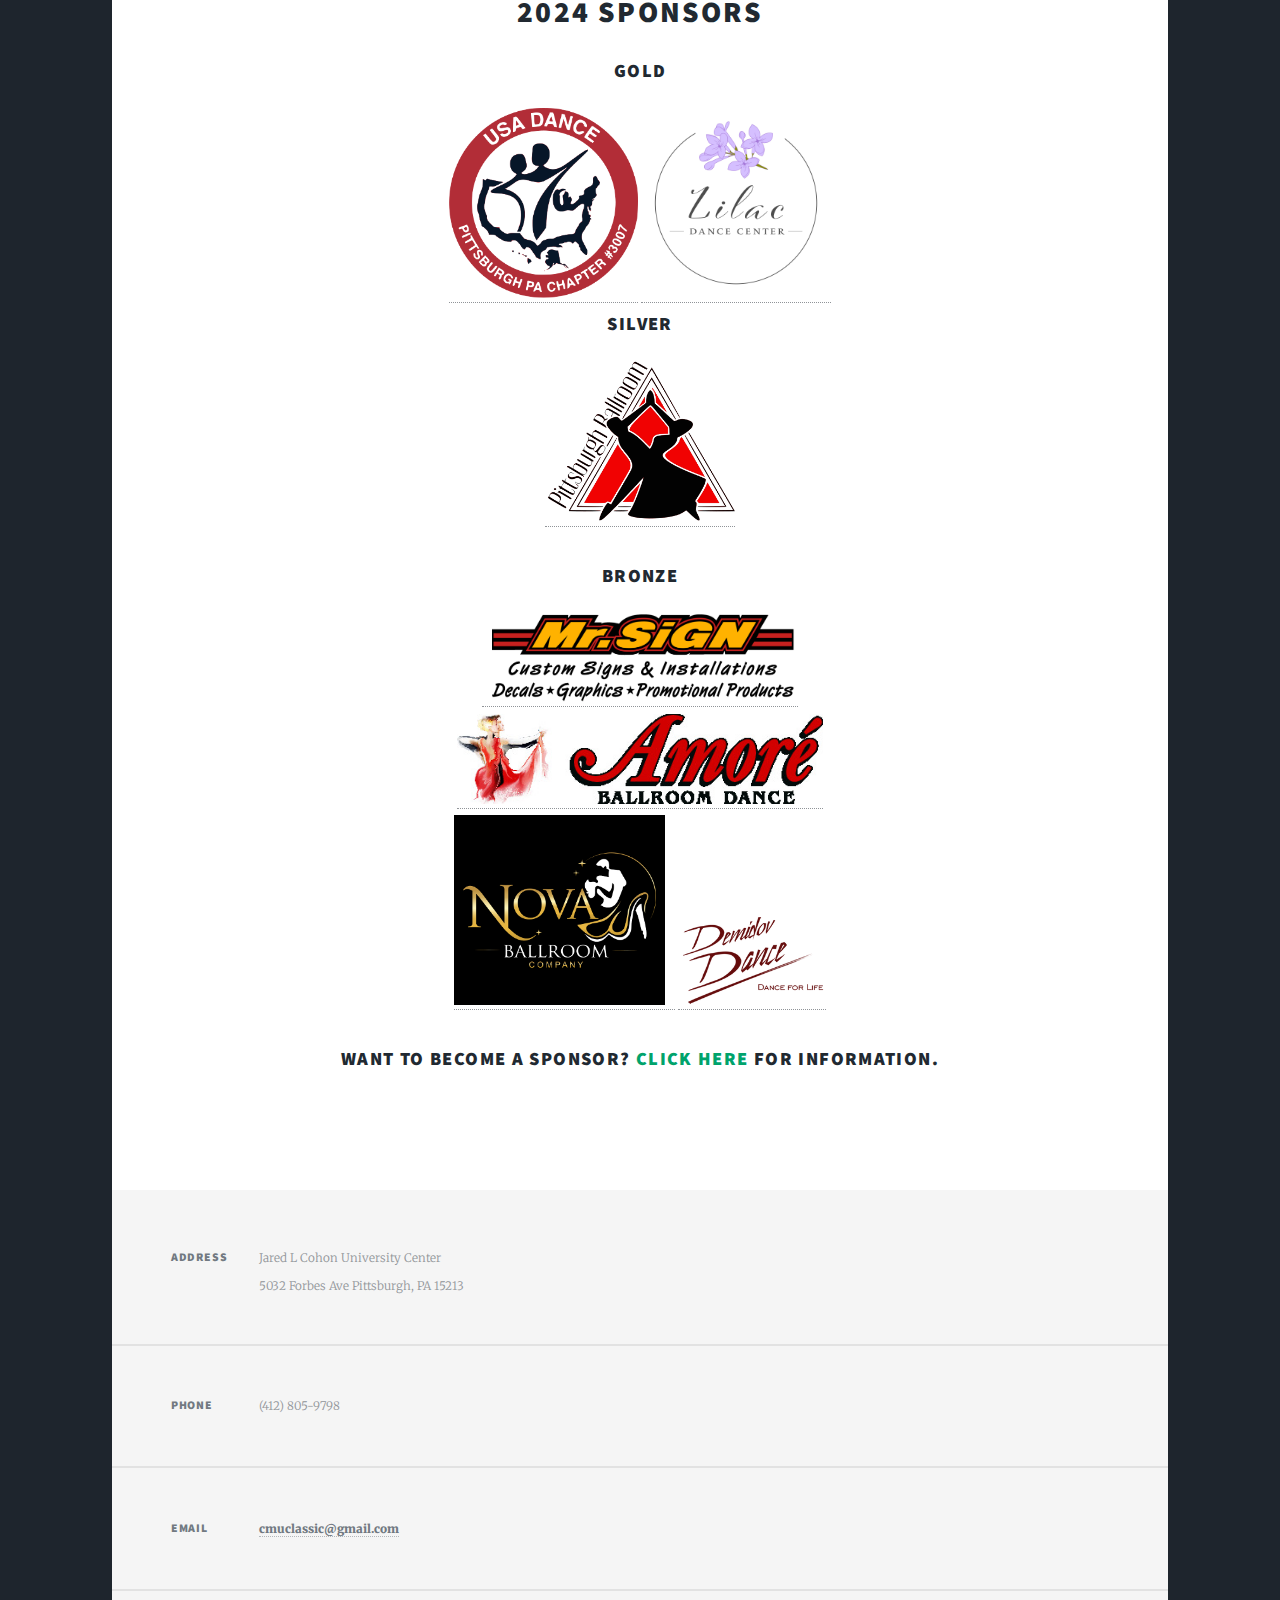
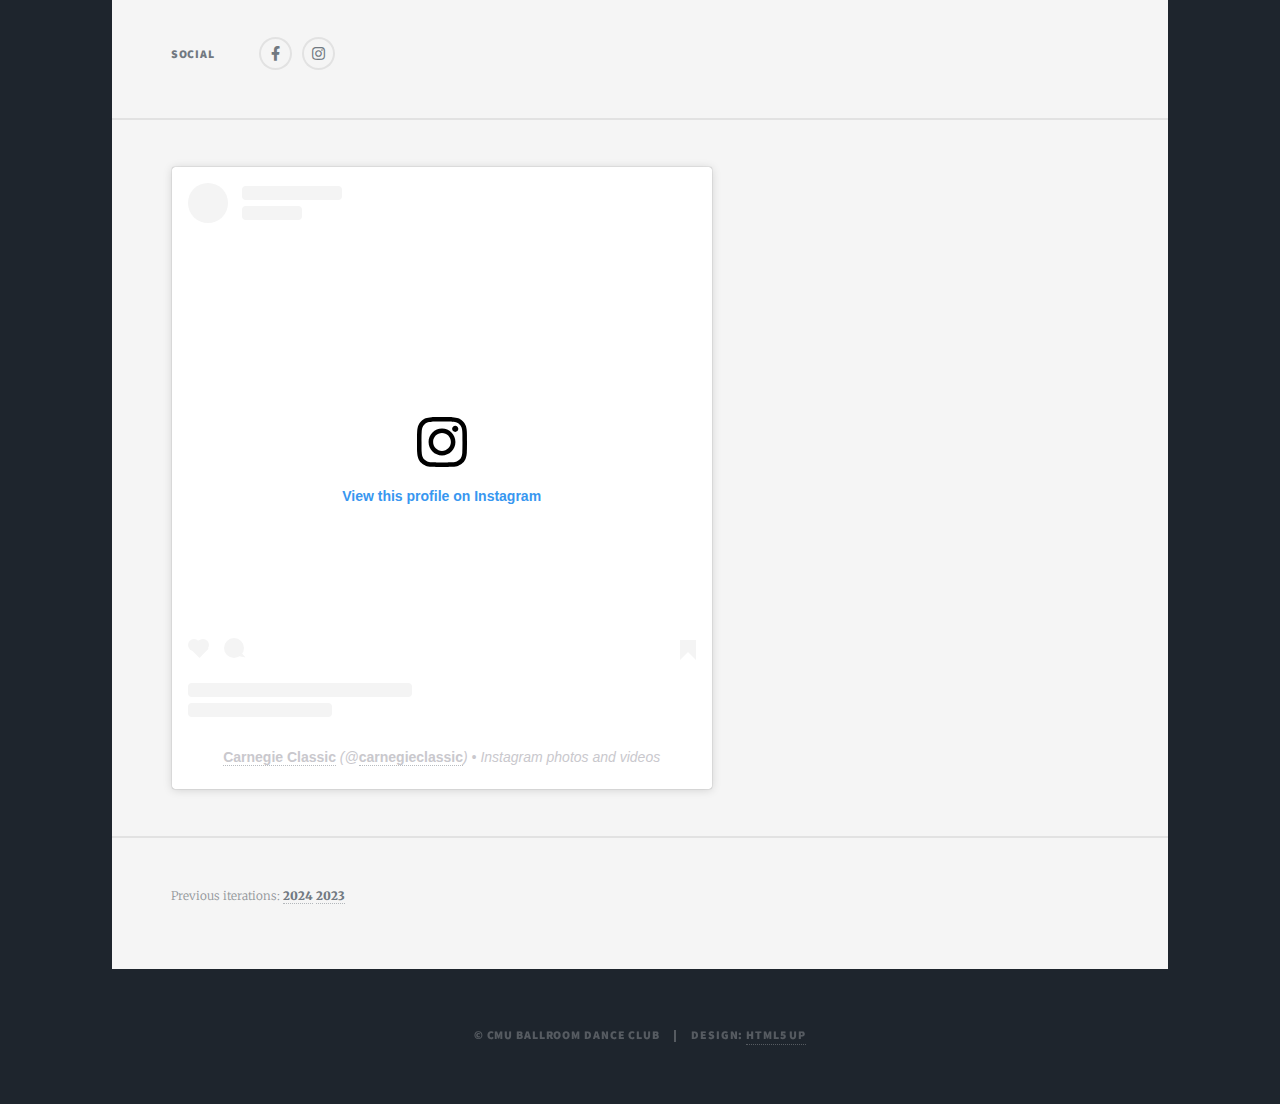
==== commit b985785d: "Fix sponsors and add workshop signup link" ====
--- a/public/index.html
+++ b/public/index.html
@@ -134,13 +134,13 @@
 									<a href="https://lilacdancecenter.com/" target="_blank"><img src="images/lilacdancecenter.jpg" width="190px"></a>
 									<h3>Silver</h3>
                                                                         <p>
-									<a href="https://novaballroom.com" target="_blank"><img src="images/novaballroom.png" height="190px" style="margin-right:10px"></a>
 									<a href="https://pittsburghballroom.com" target="_blank"><img src="images/pittsburghballroom.png" width="190px"></a>
                                                                         </p>
 									<h3>Bronze</h3>
                                                                         <p>
                                                                         <a href="https://www.mrsignpittsburgh.com/" target="_blank"><img src="images/mr-sign.jpg" height="90px"></a><br/>
-                                                                        <a href="https://amoreballroom.wixsite.com/amore" target="_blank"><img src="images/amore.jpg" height="90px"></a>
+                                                                        <a href="https://amoreballroom.wixsite.com/amore" target="_blank"><img src="images/amore.jpg" height="90px"></a><br/>
+									<a href="https://novaballroom.com" target="_blank"><img src="images/novaballroom.png" height="190px" style="margin-right:10px"></a>
                                                                         <a href="http://www.demidovdance.com/" target="_blank"><img src="images/demidovdance.webp" height="90px"></a>
                                                                         </p>
 									<h3>Want to become a sponsor? <a href="Fundraising Letter.pdf" target="_blank">Click here</a> for information.</h3>
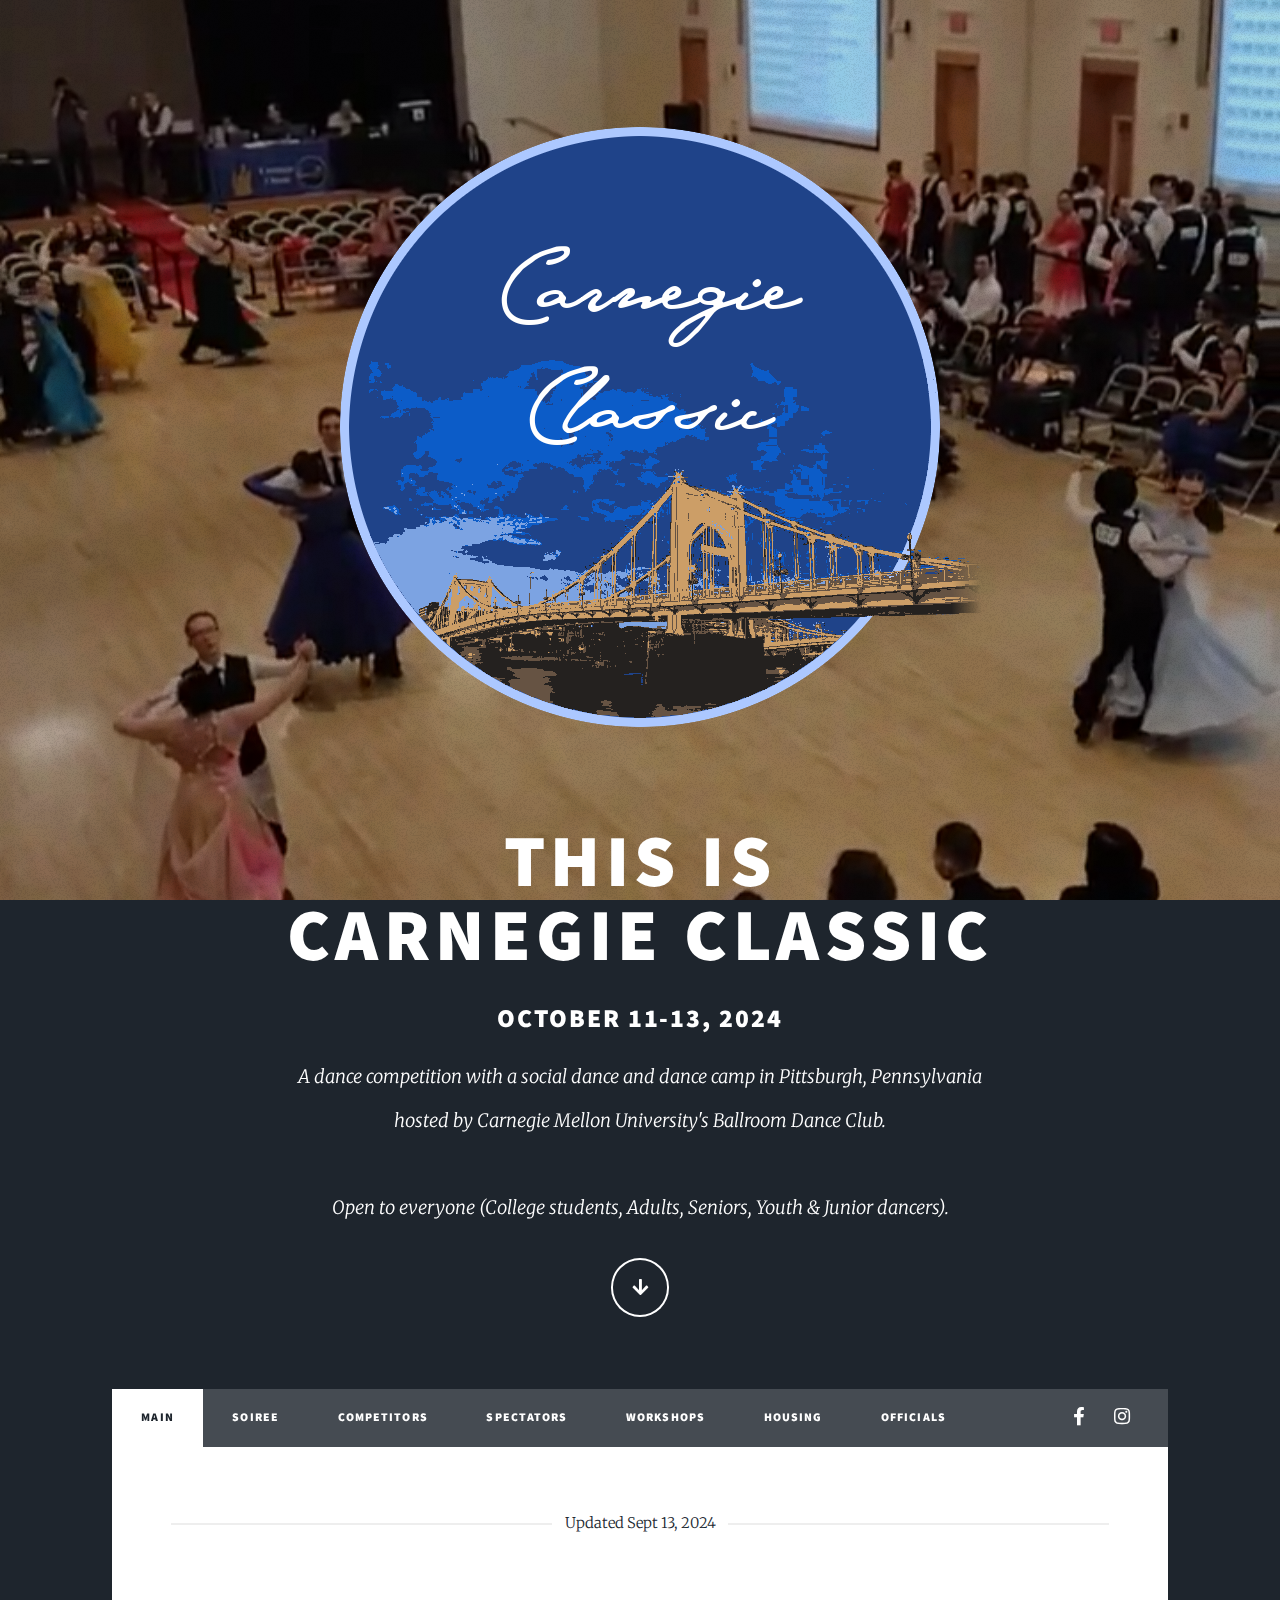
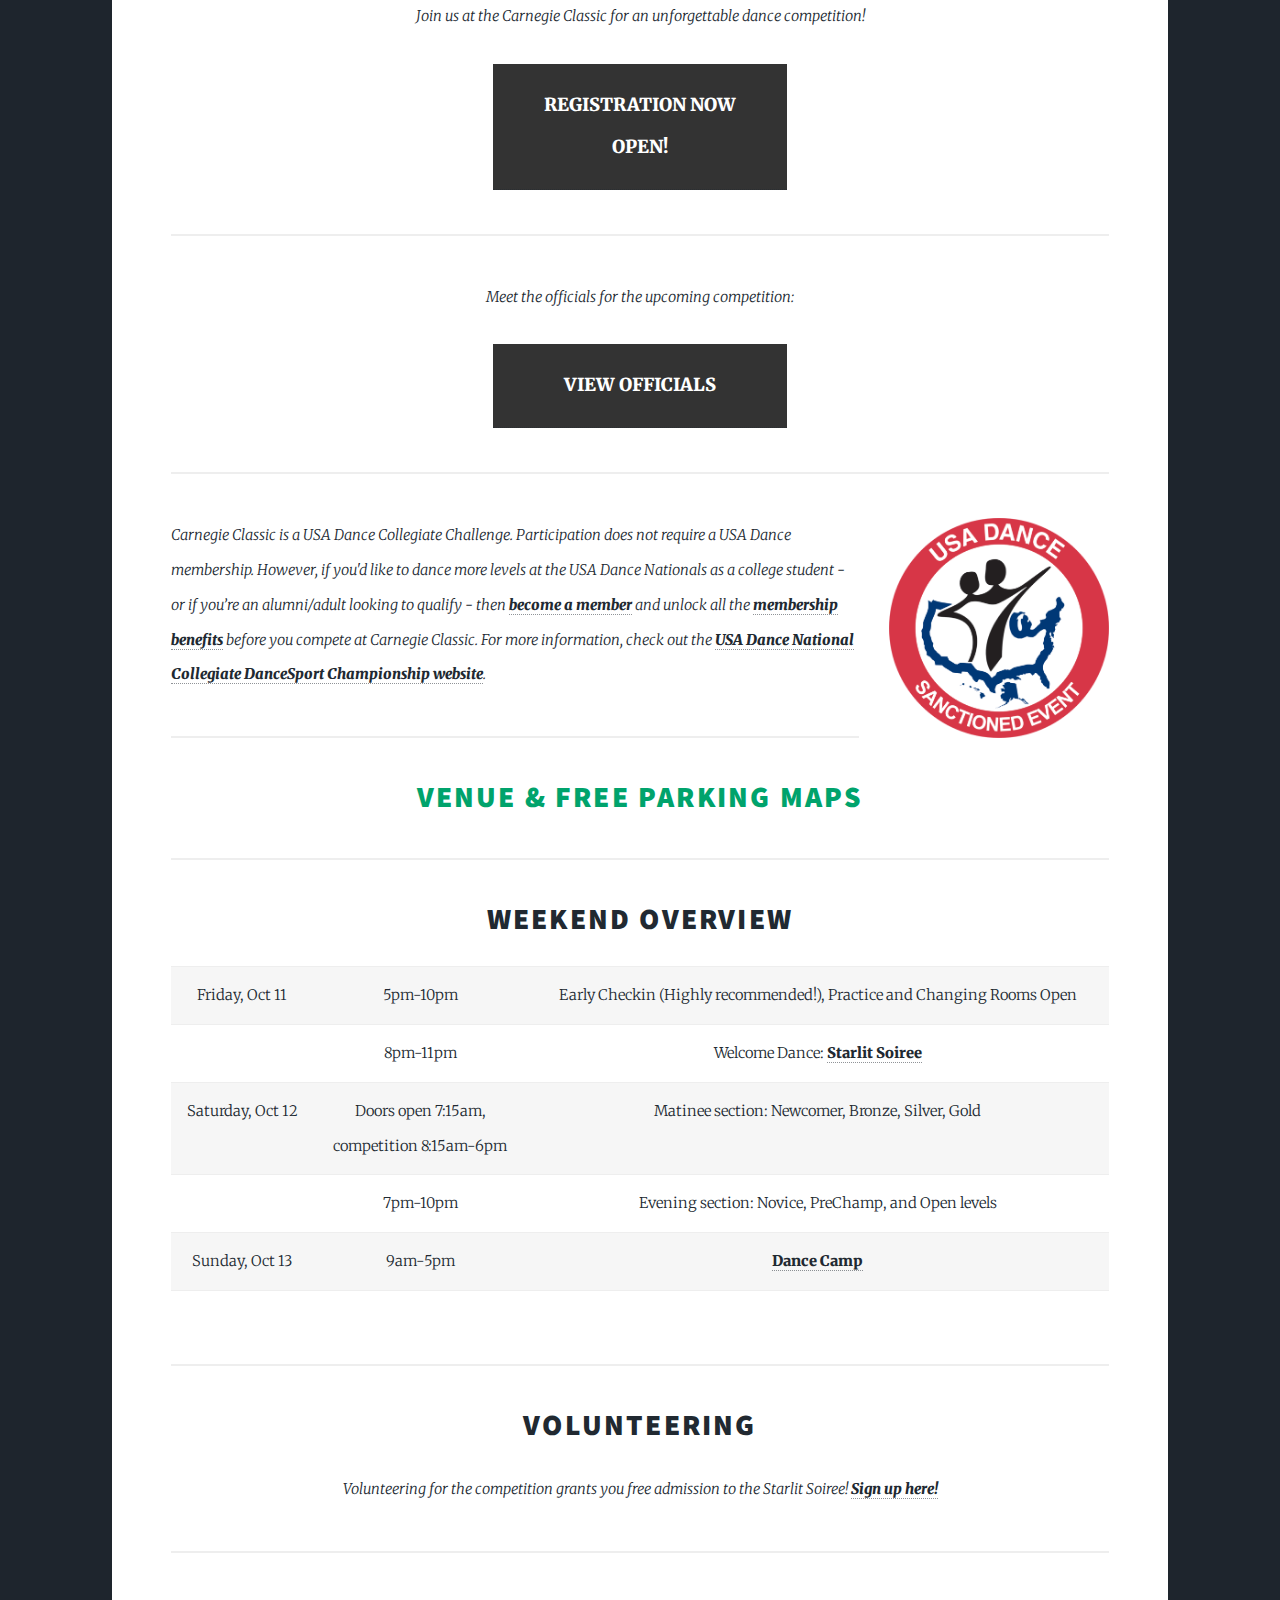
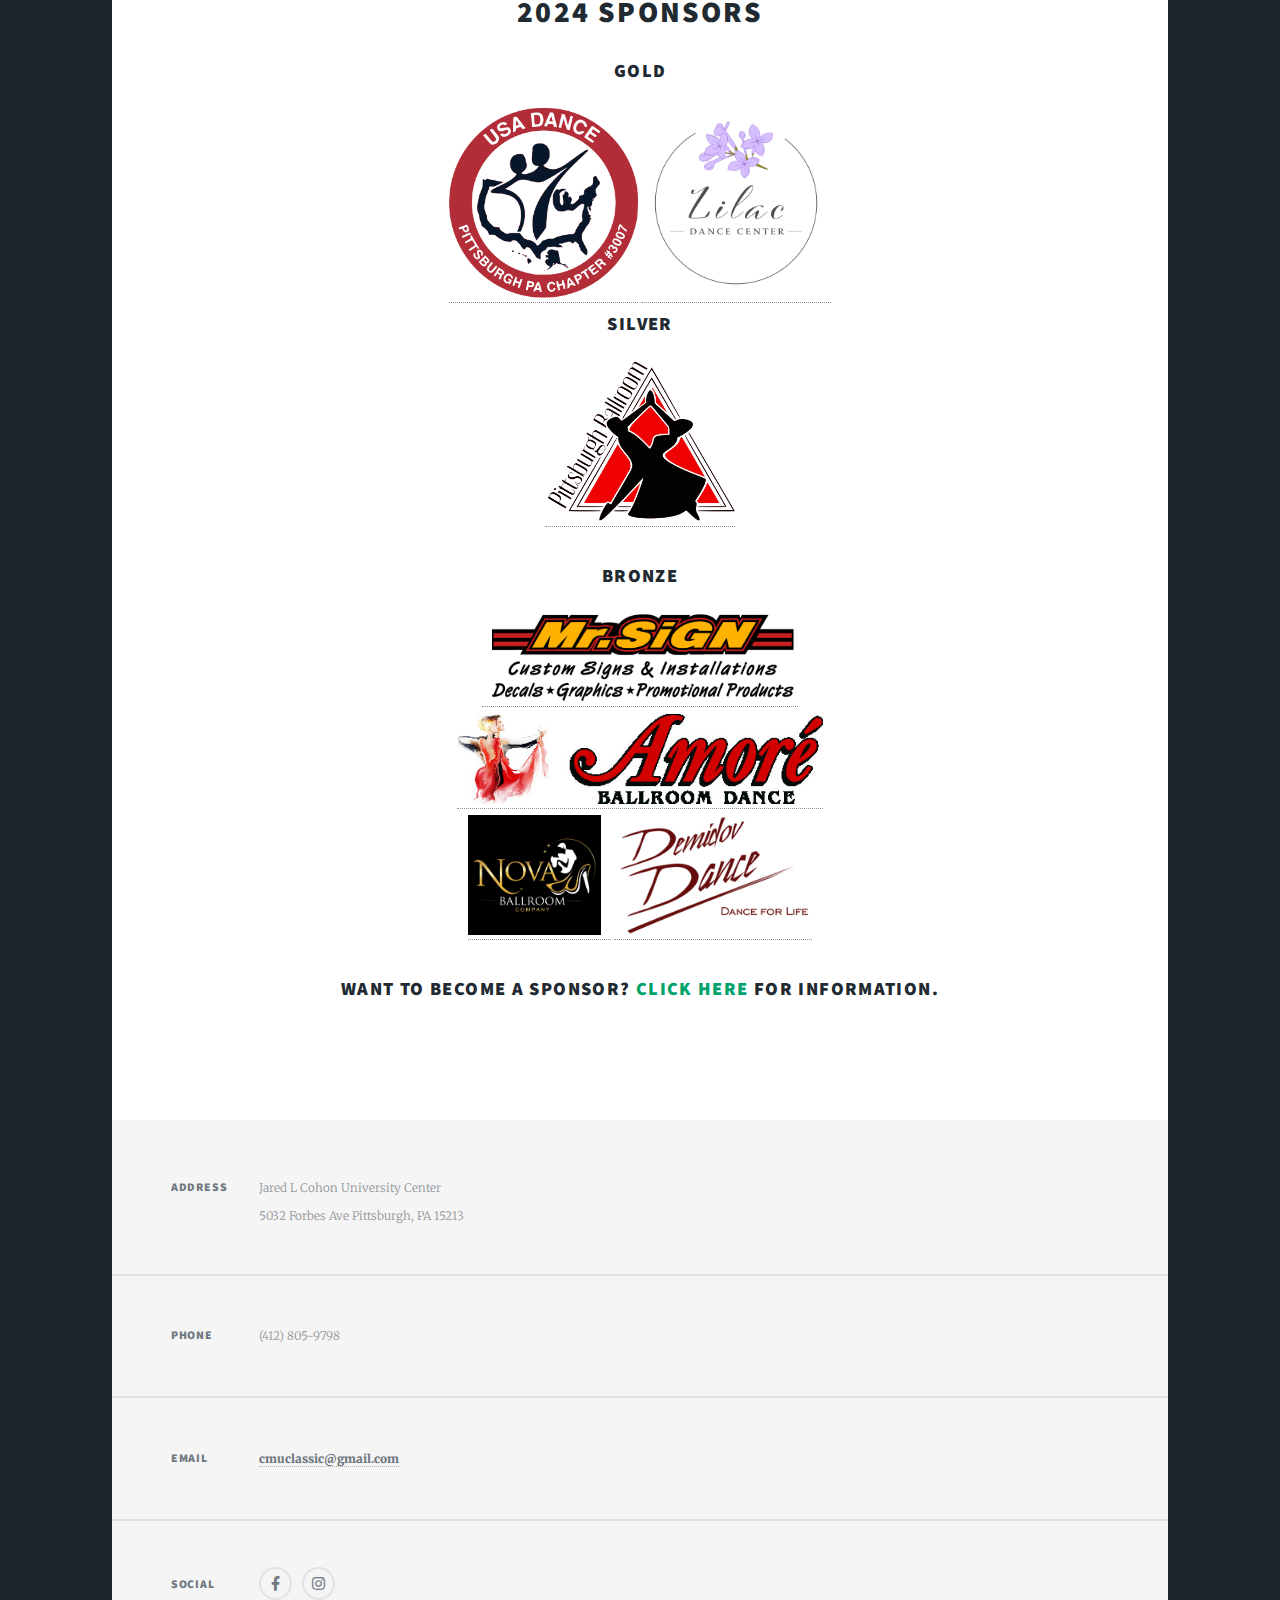
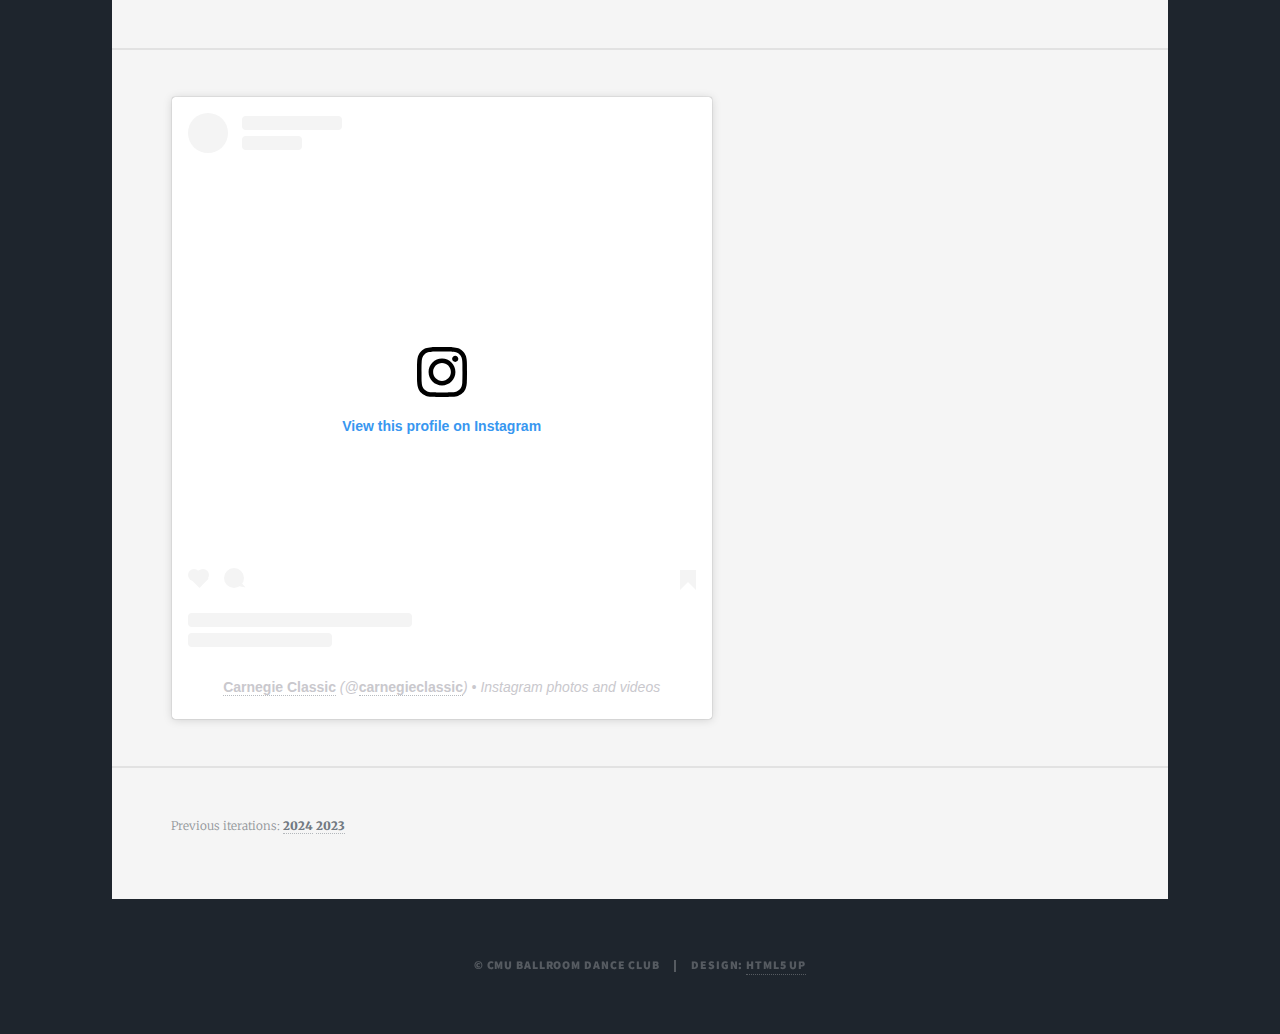
==== commit 7087f961: "Change height of sponsor logos" ====
--- a/public/index.html
+++ b/public/index.html
@@ -140,8 +140,8 @@
                                                                         <p>
                                                                         <a href="https://www.mrsignpittsburgh.com/" target="_blank"><img src="images/mr-sign.jpg" height="90px"></a><br/>
                                                                         <a href="https://amoreballroom.wixsite.com/amore" target="_blank"><img src="images/amore.jpg" height="90px"></a><br/>
-									<a href="https://novaballroom.com" target="_blank"><img src="images/novaballroom.png" height="190px" style="margin-right:10px"></a>
-                                                                        <a href="http://www.demidovdance.com/" target="_blank"><img src="images/demidovdance.webp" height="90px"></a>
+									<a href="https://novaballroom.com" target="_blank"><img src="images/novaballroom.png" height="120px" style="margin-right:10px"></a>
+                                                                        <a href="http://www.demidovdance.com/" target="_blank"><img src="images/demidovdance.webp" height="120px"></a>
                                                                         </p>
 									<h3>Want to become a sponsor? <a href="Fundraising Letter.pdf" target="_blank">Click here</a> for information.</h3>
 								</header>
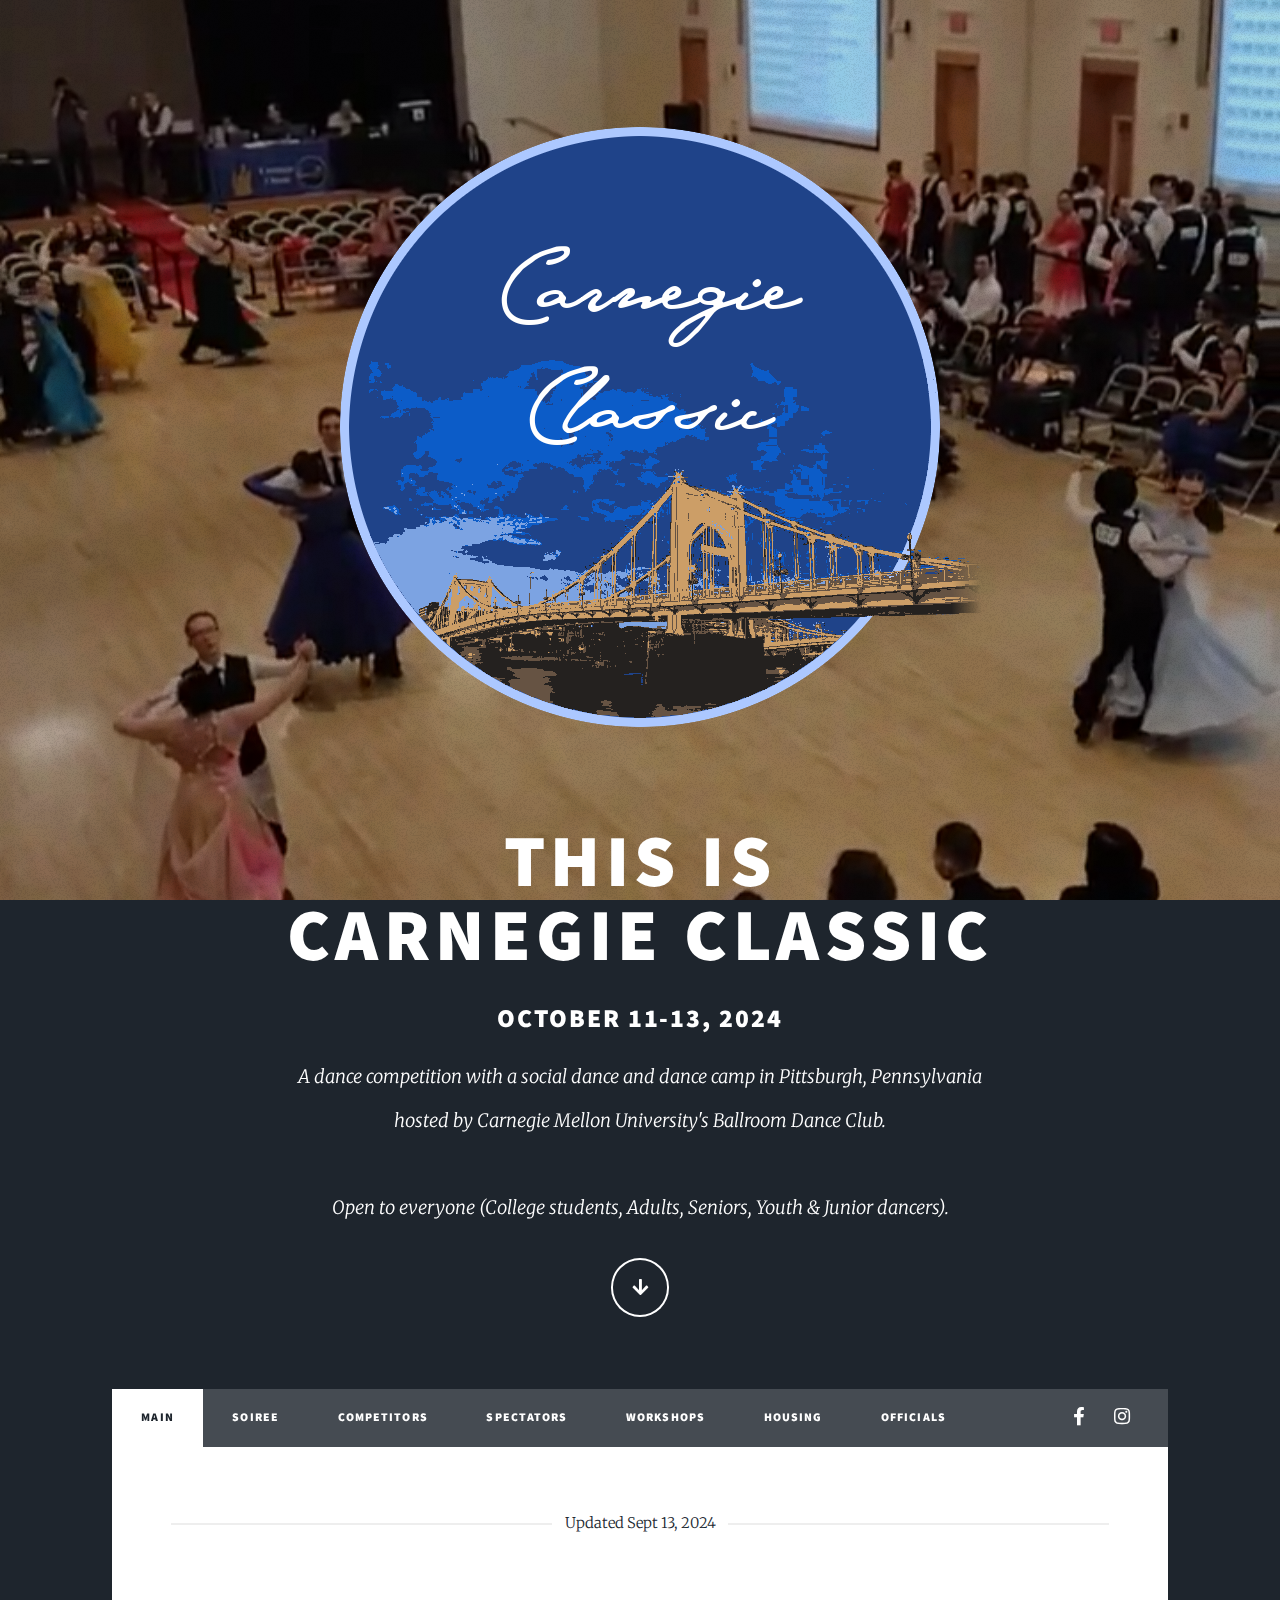
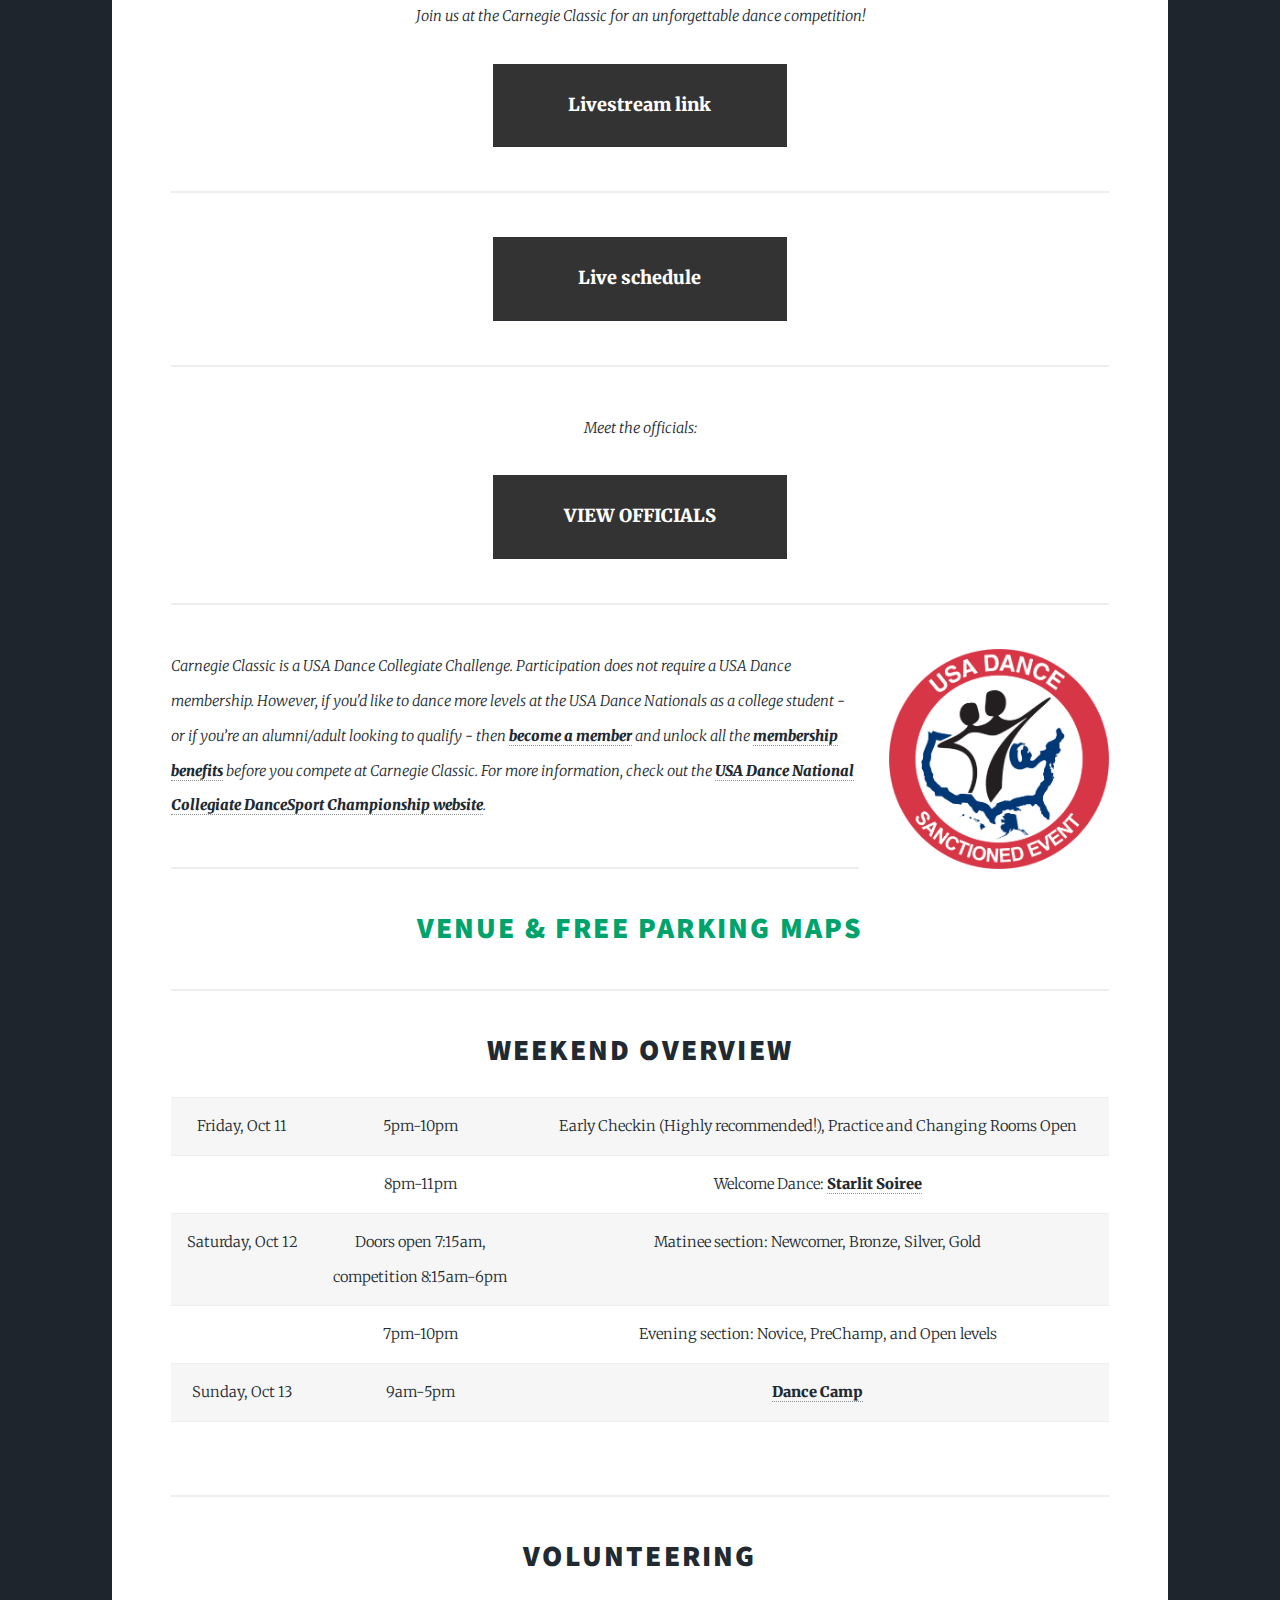
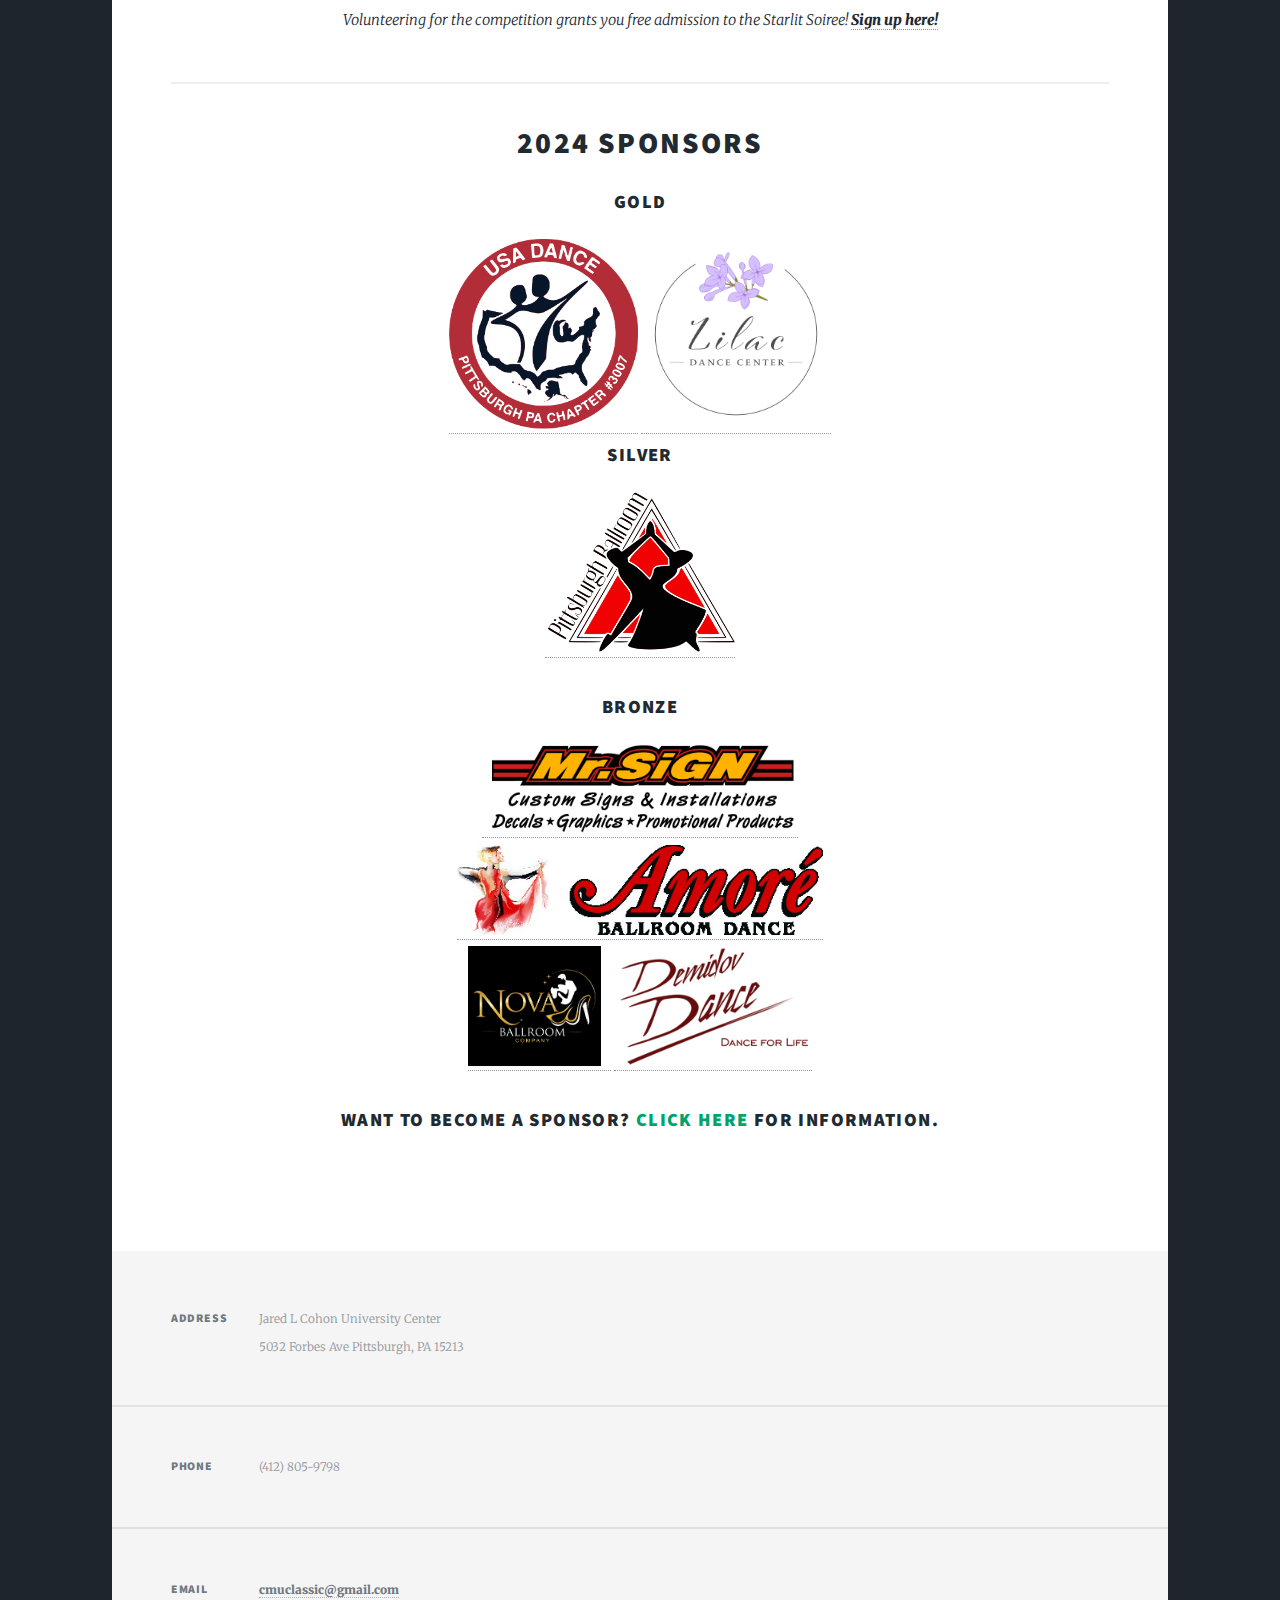
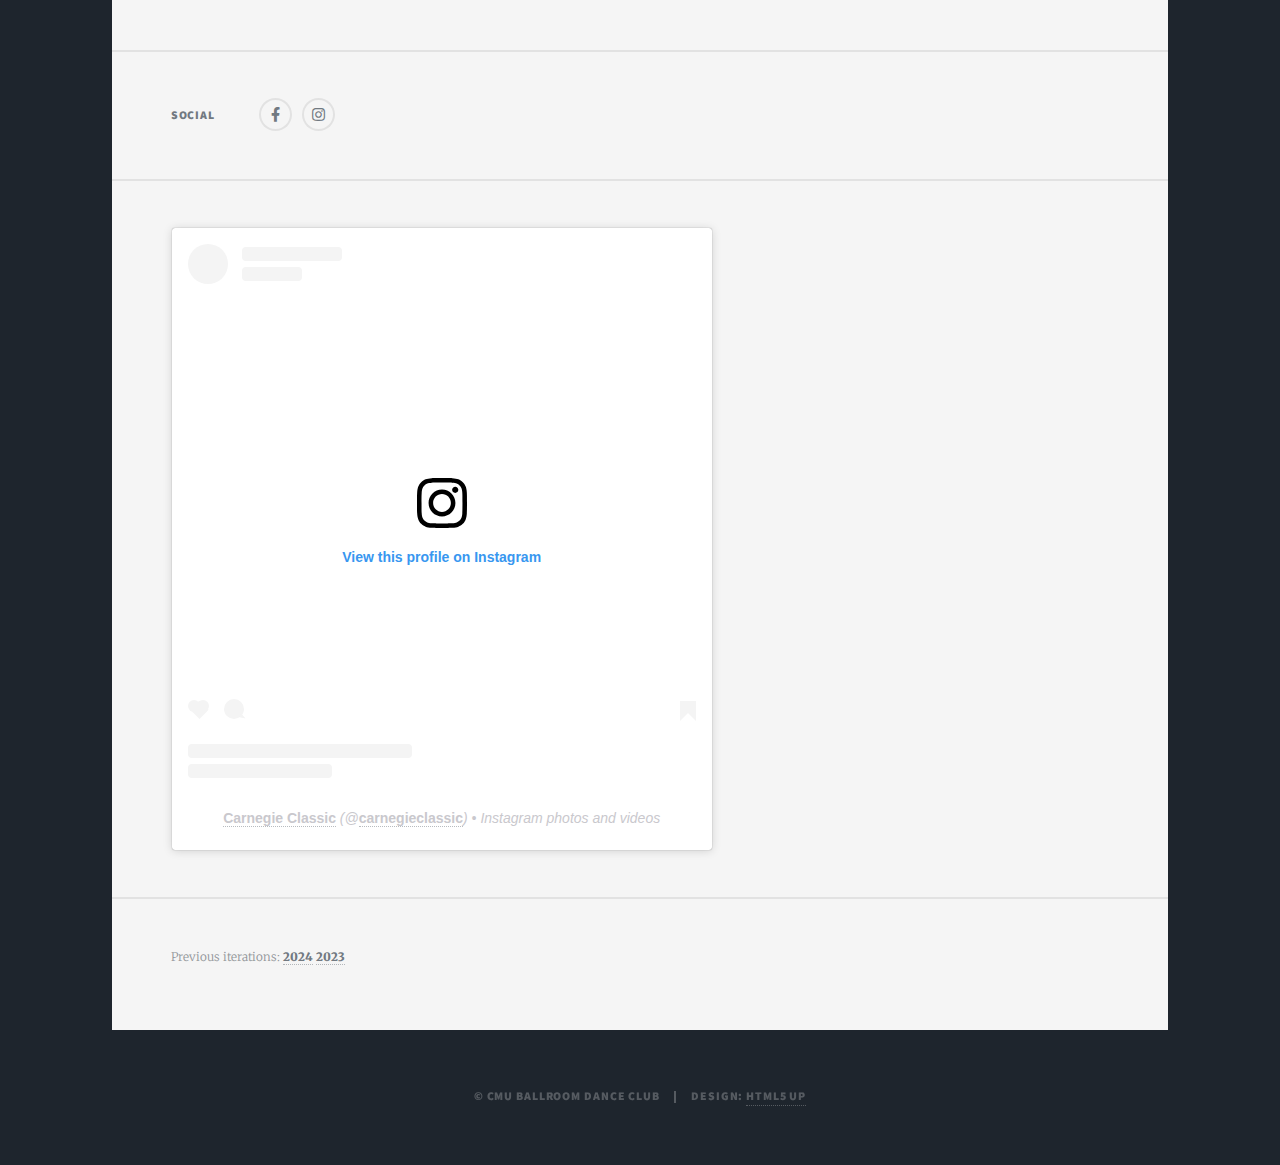
==== commit e534dba3: "livestream" ====
--- a/public/index.html
+++ b/public/index.html
@@ -74,10 +74,15 @@
 									<span class="date">Updated Sept 13, 2024</span>
                                                                         <p>Join us at the Carnegie Classic for an unforgettable dance competition!</p>
                                                                         <div class="box-container">
-                                                                        <a class="clickable-box" target="_blank" href="competitors.html">REGISTRATION NOW OPEN!</a>
-                                                                        </div>
-                                                                        <hr/>
-									<p>Meet the officials for the upcoming competition:</p>
+																		<a class="clickable-box" target="_blank" href="https://www.youtube.com/watch?v=3xv55G7meGA">Livestream link</a>
+																		</div>
+																		<hr/>
+																		<div class="box-container">
+																		<a class="clickable-box" target="_blank" href="https://carnegieclassic2024.web.app/live">Live schedule</a>
+																		</div>
+																		<hr/>
+																		
+									<p>Meet the officials:</p>
 									<div class="box-container">
 									    <a href="officials.html" class="clickable-box">VIEW OFFICIALS</a>
 									</div>
